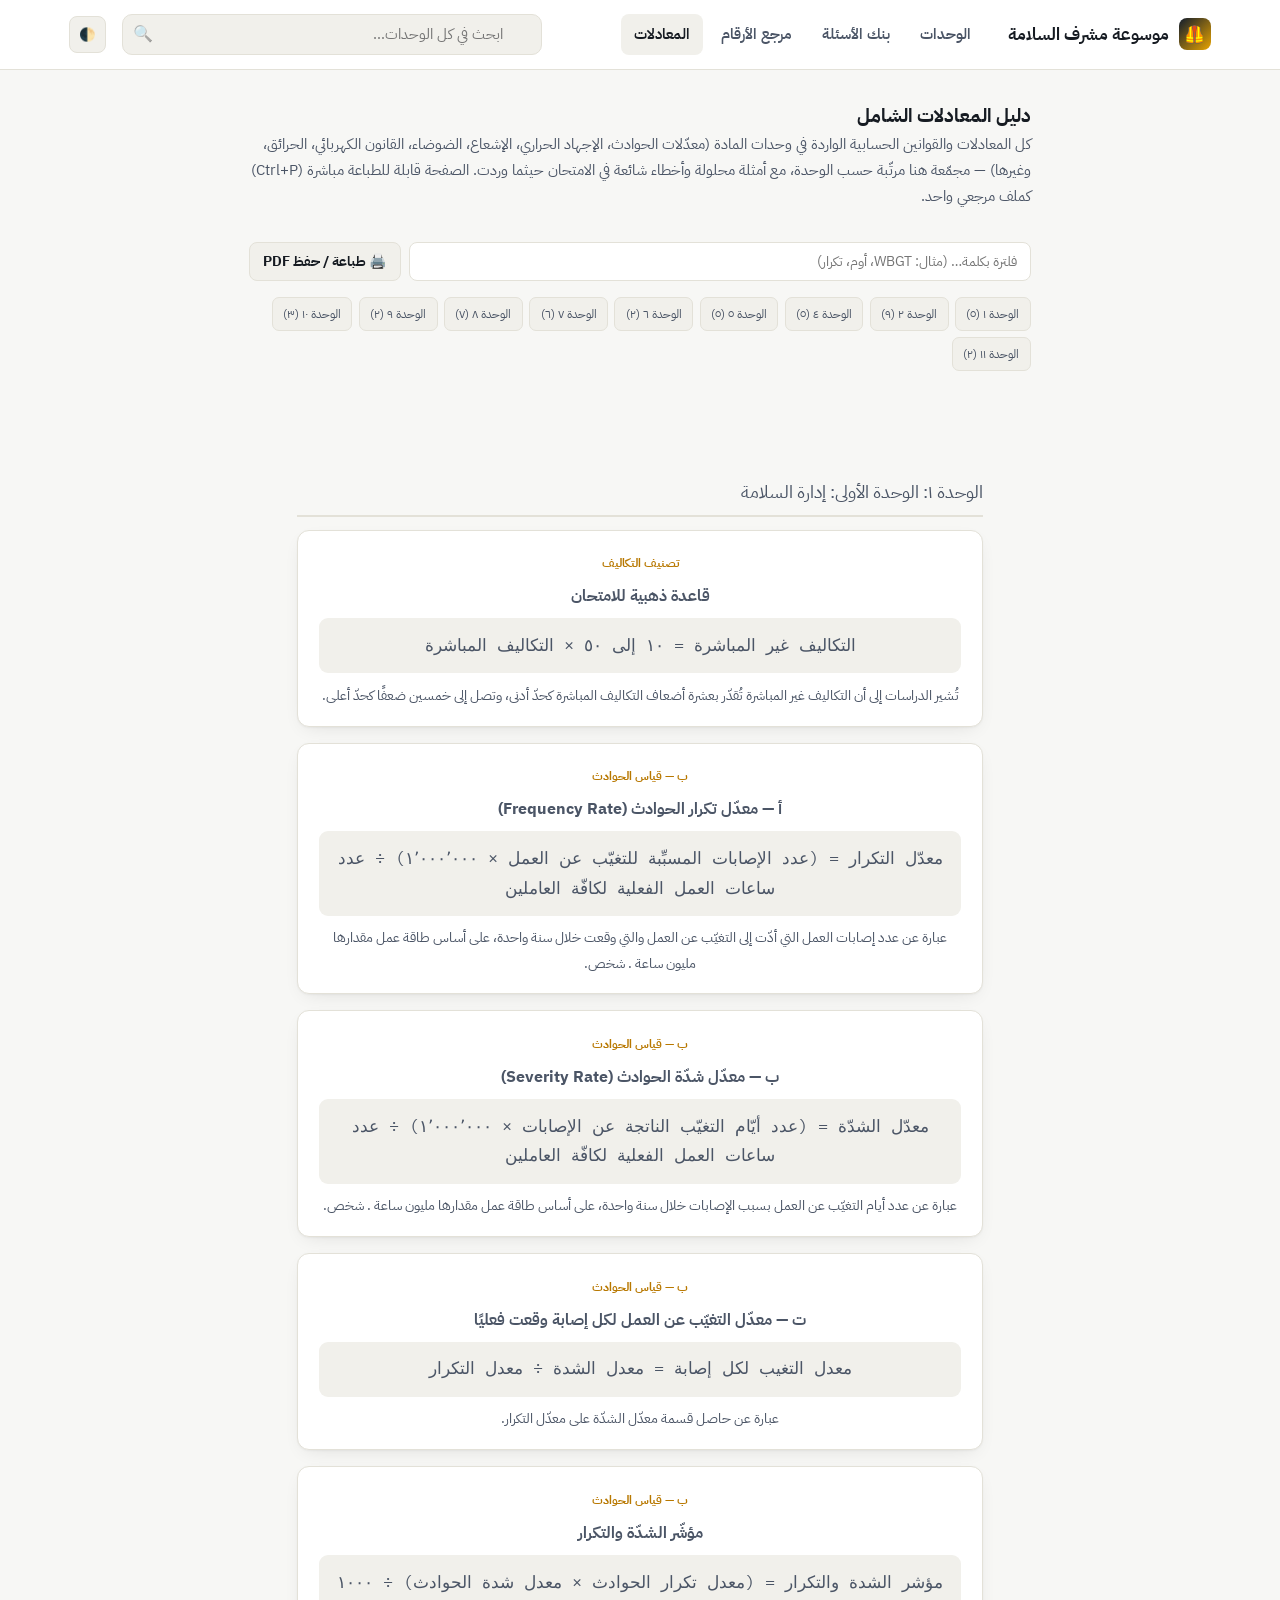
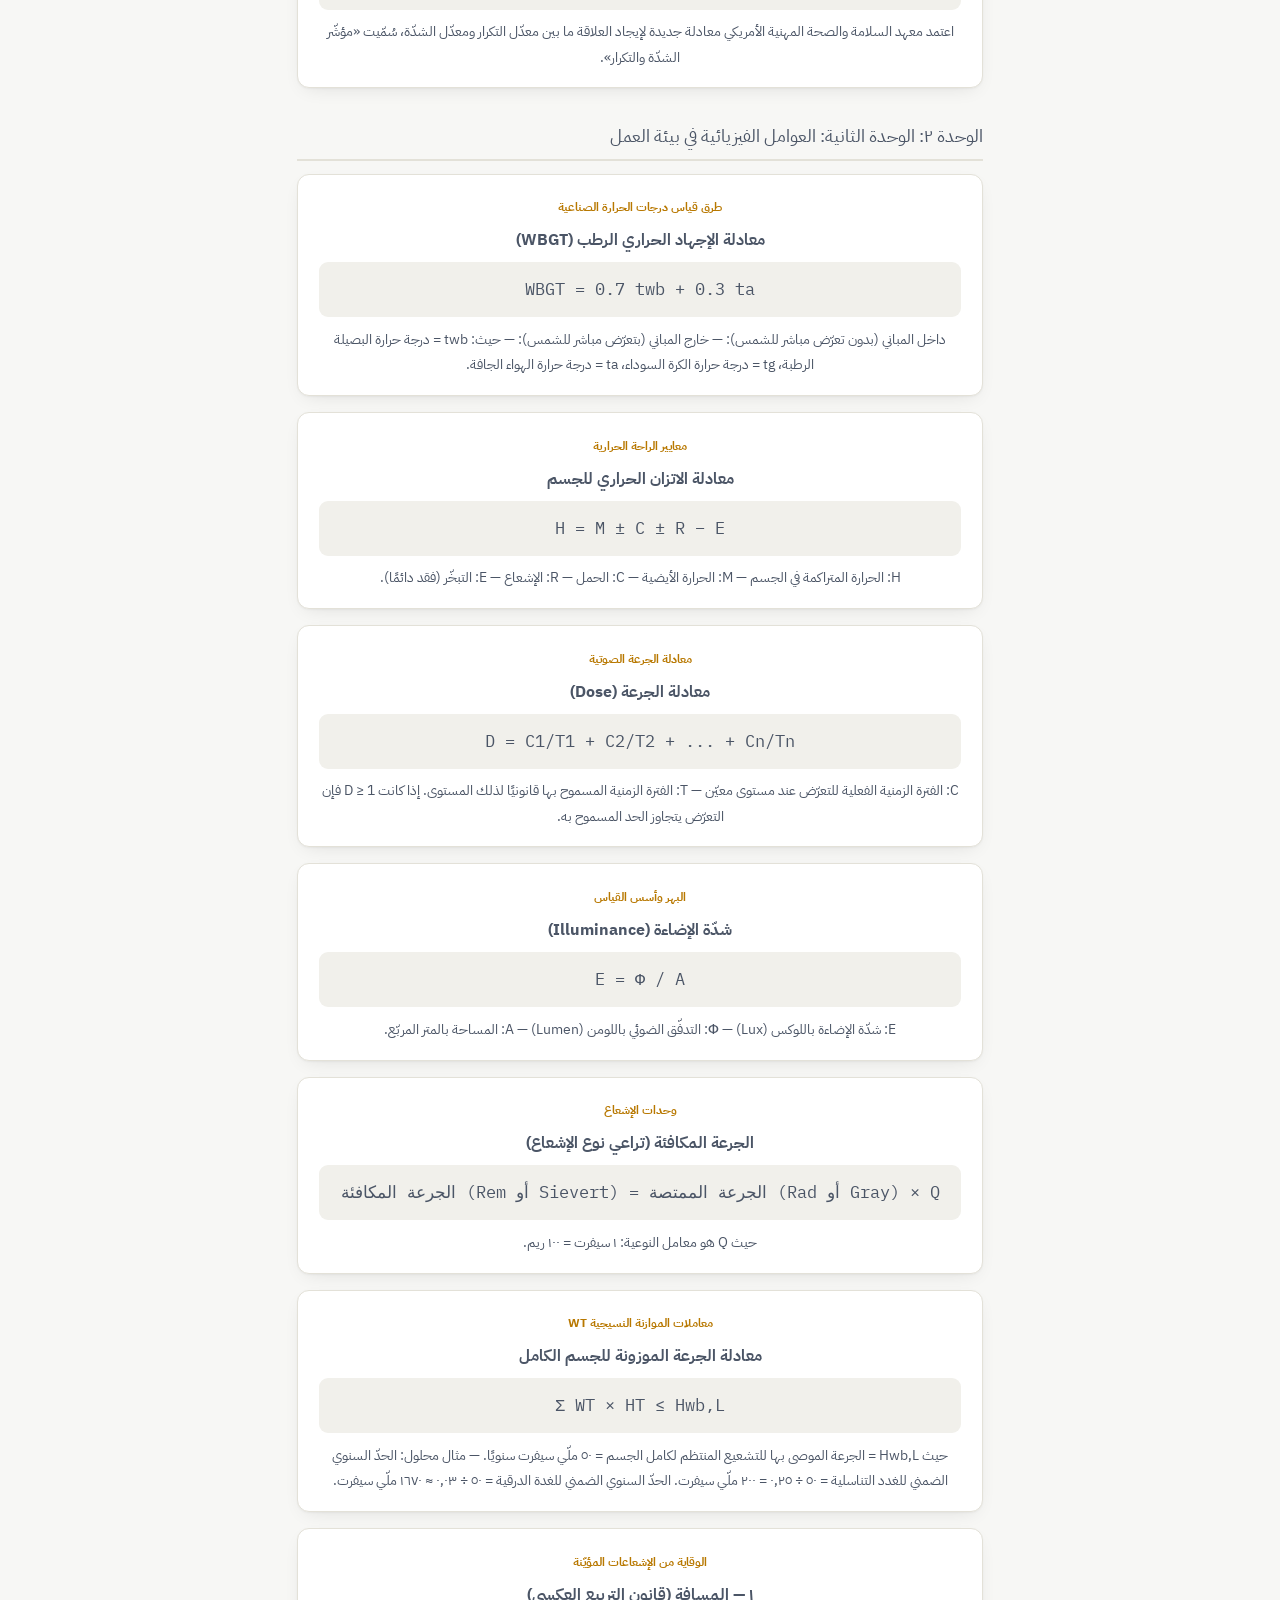
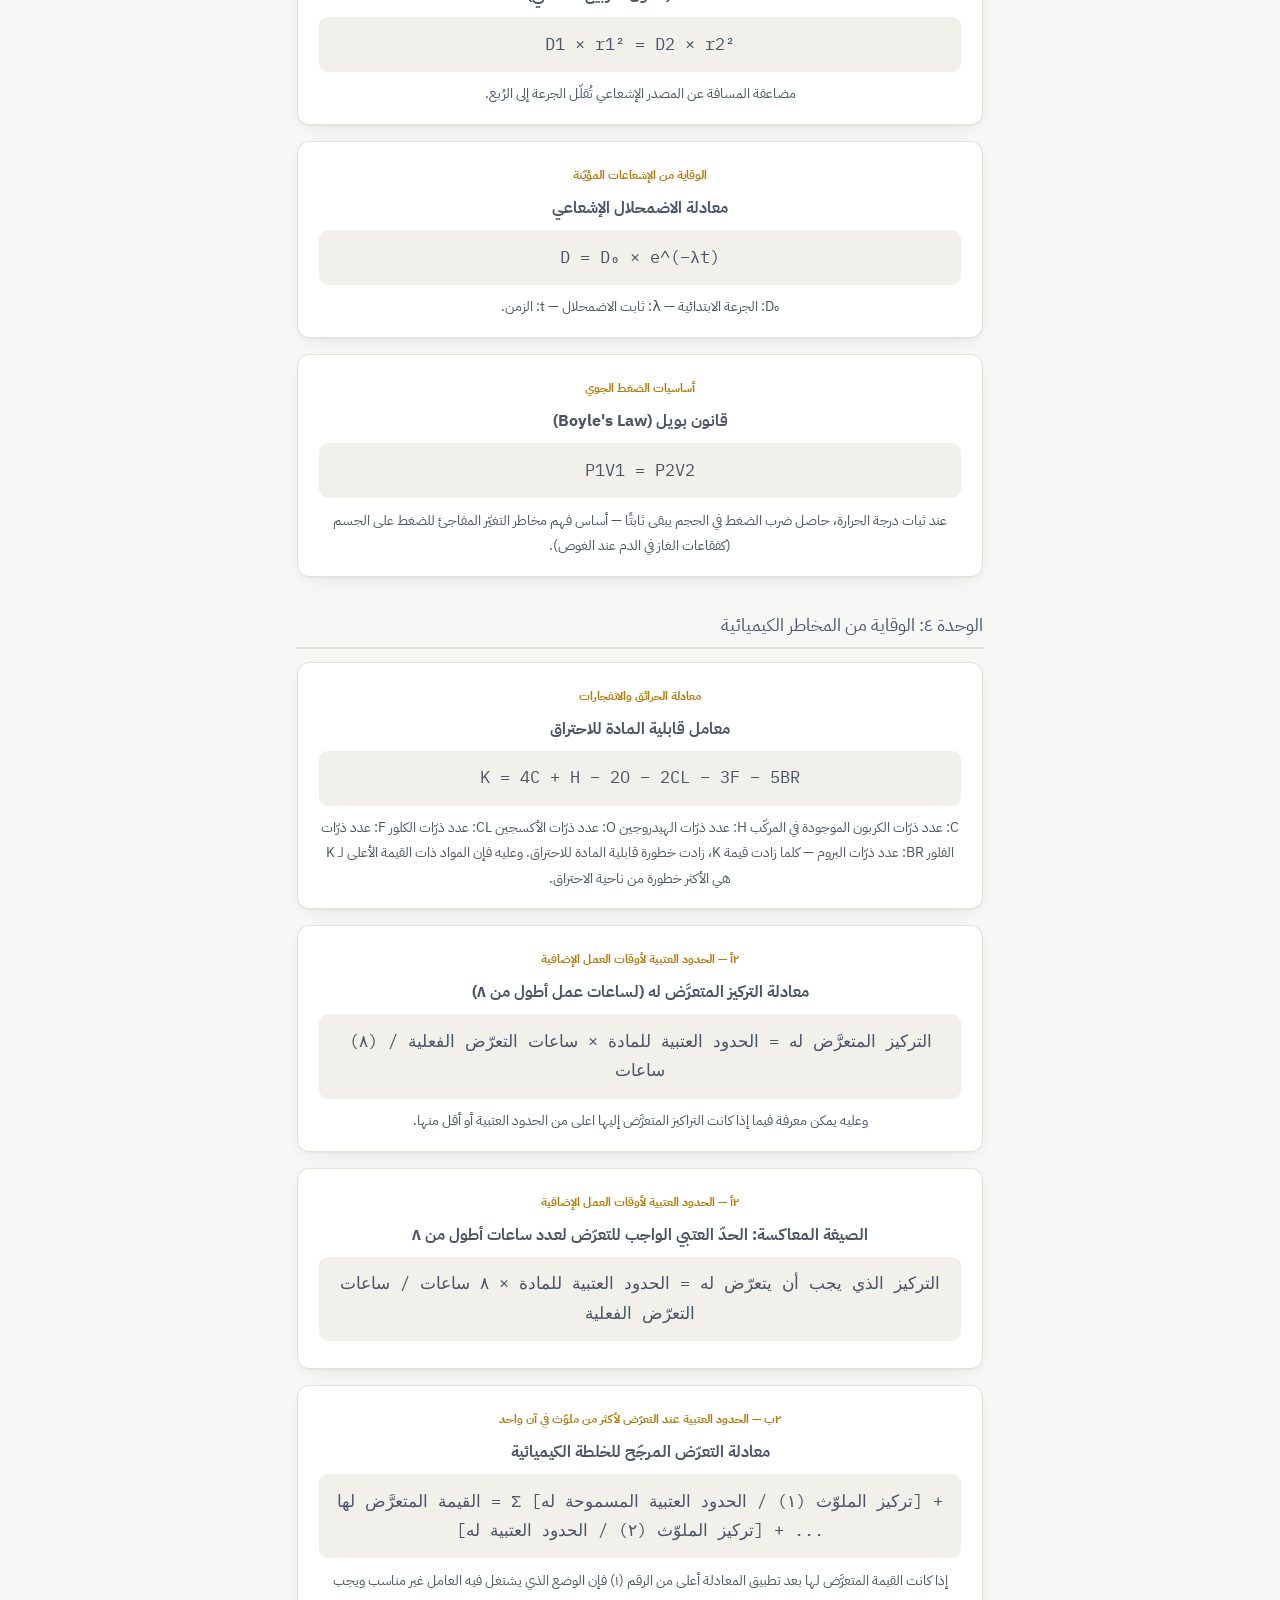
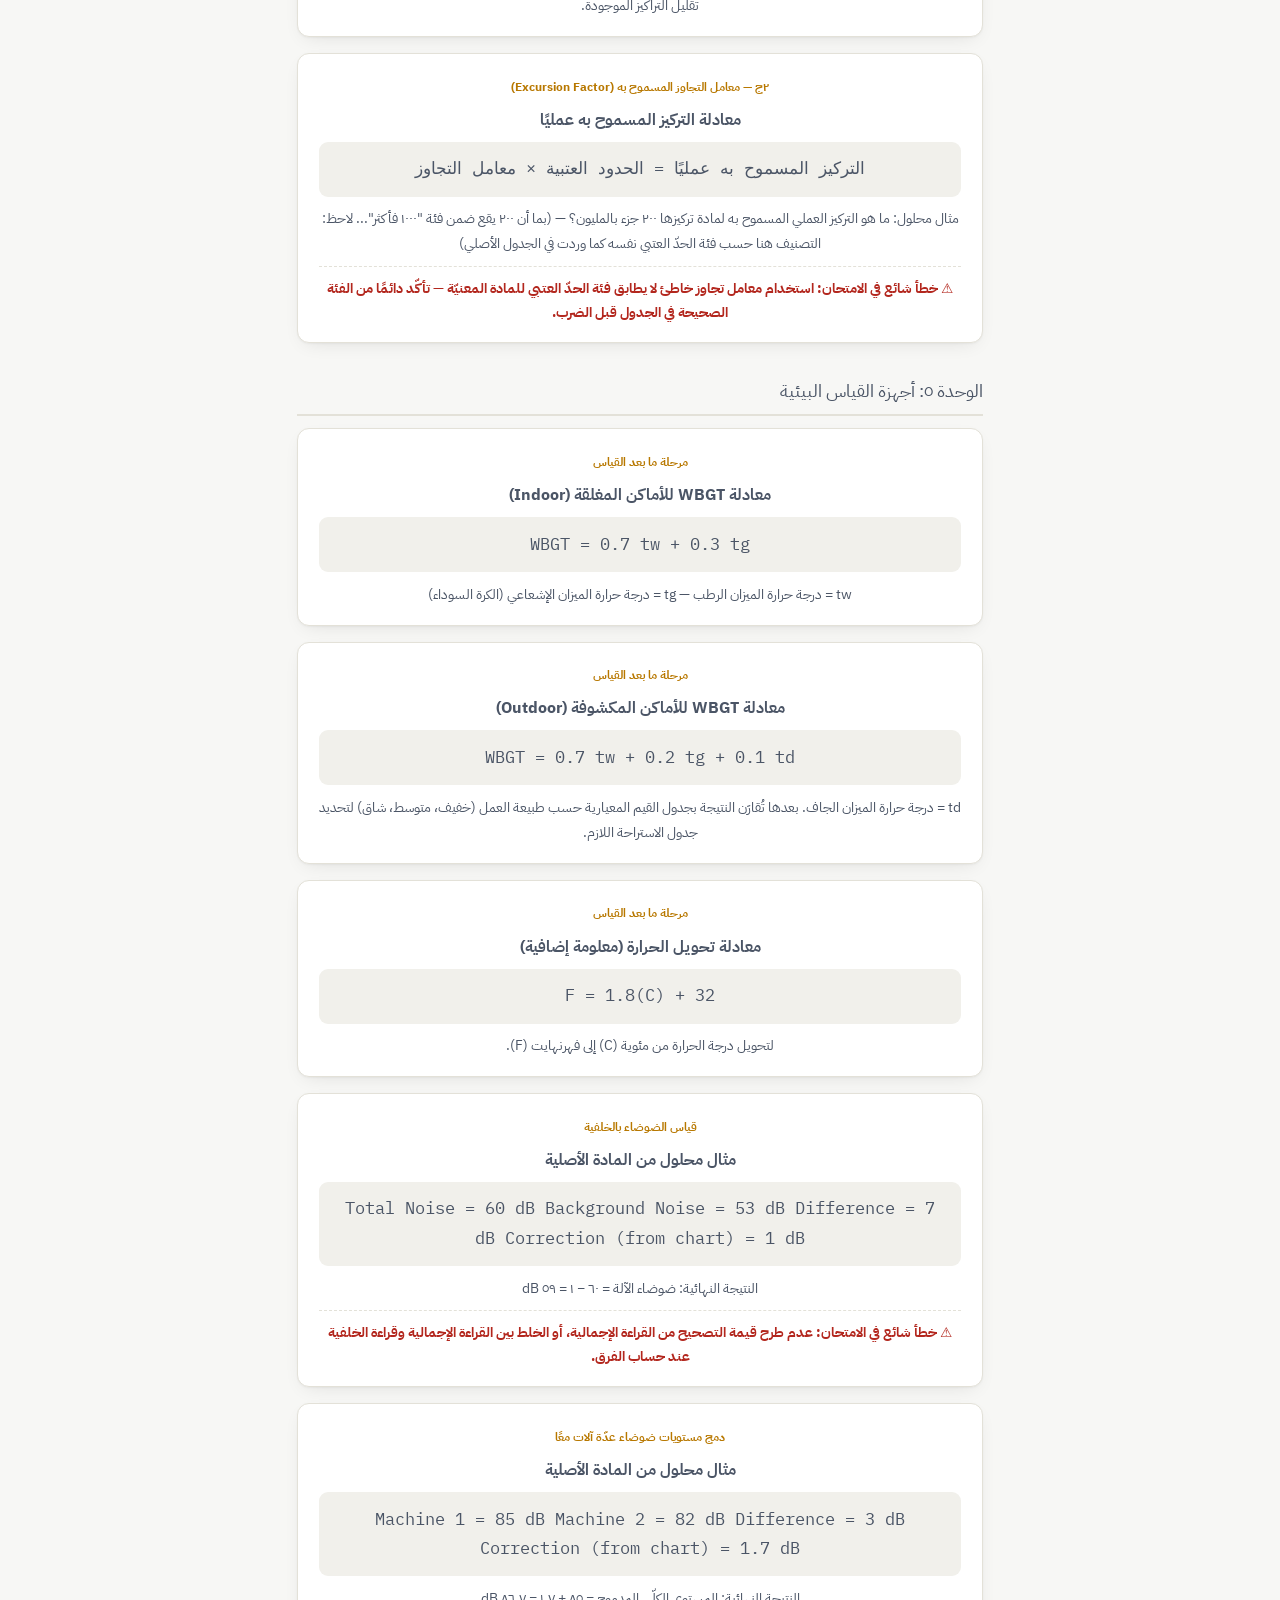
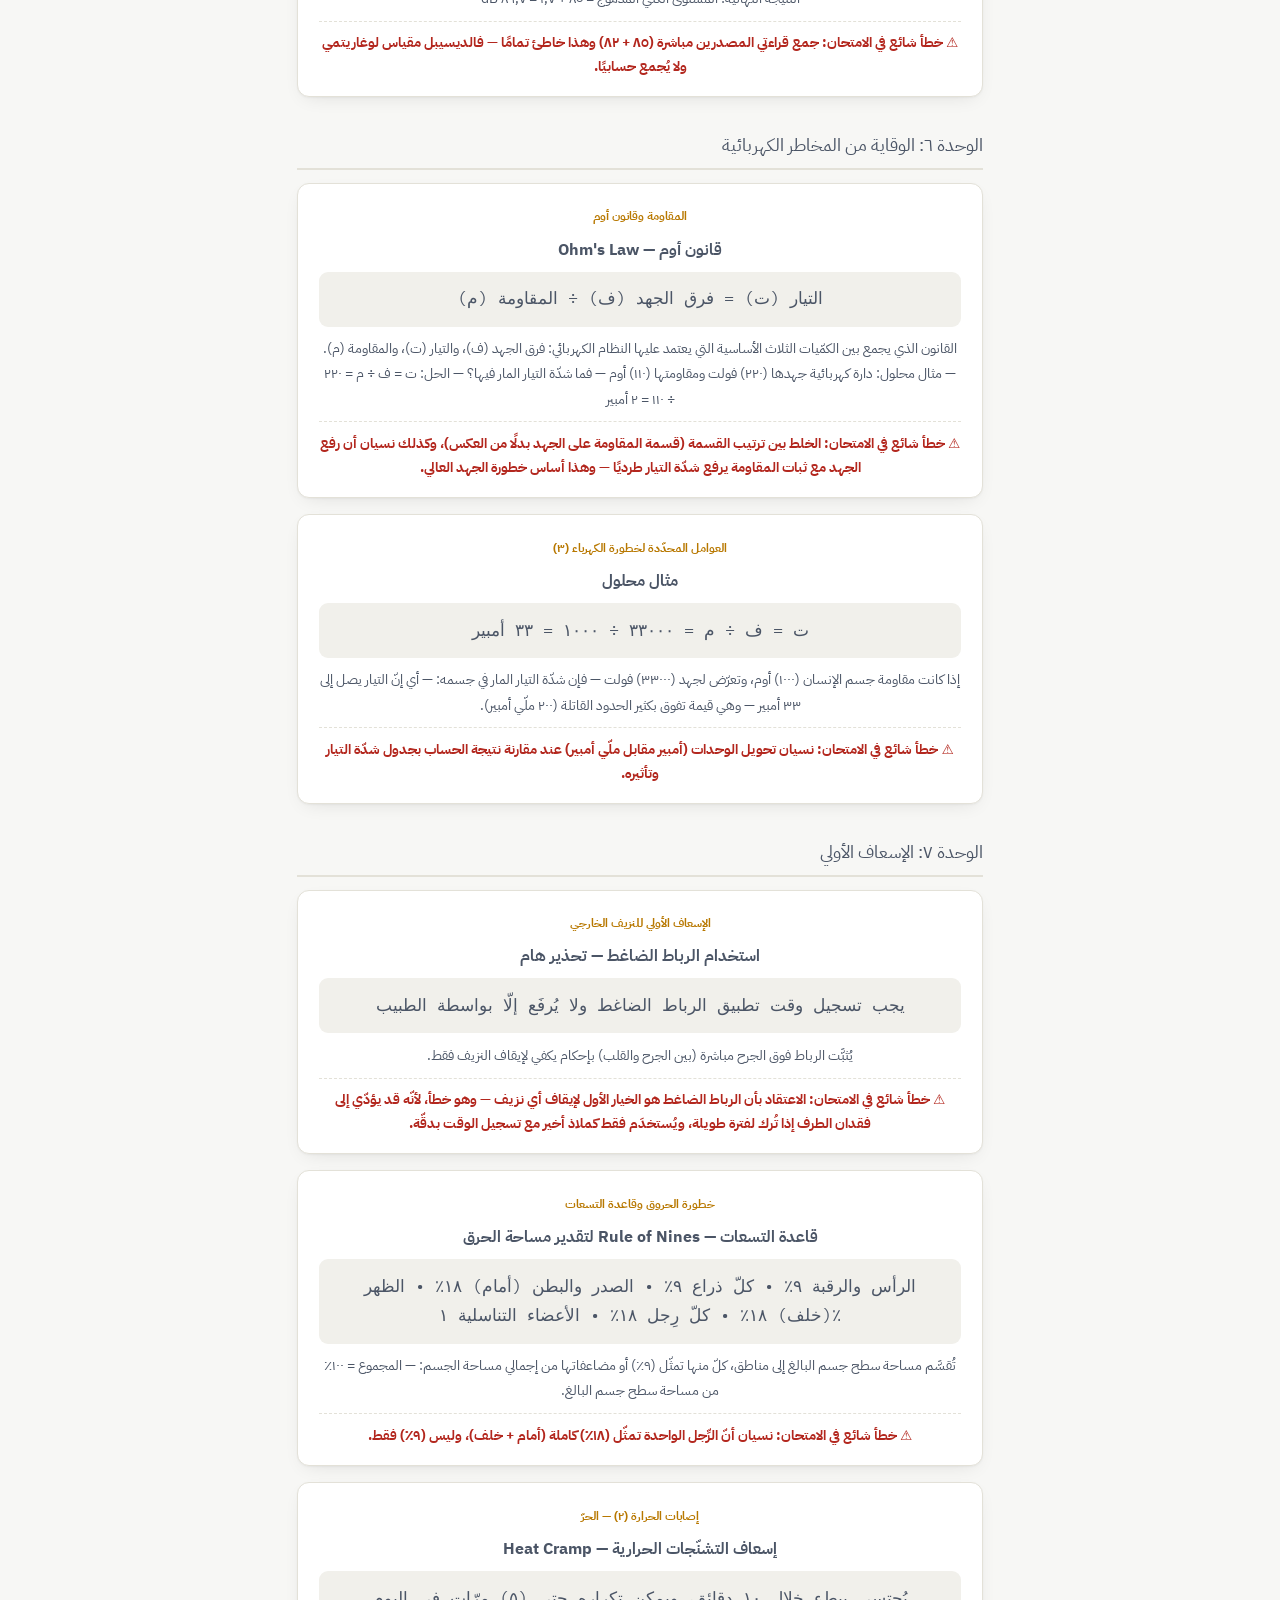
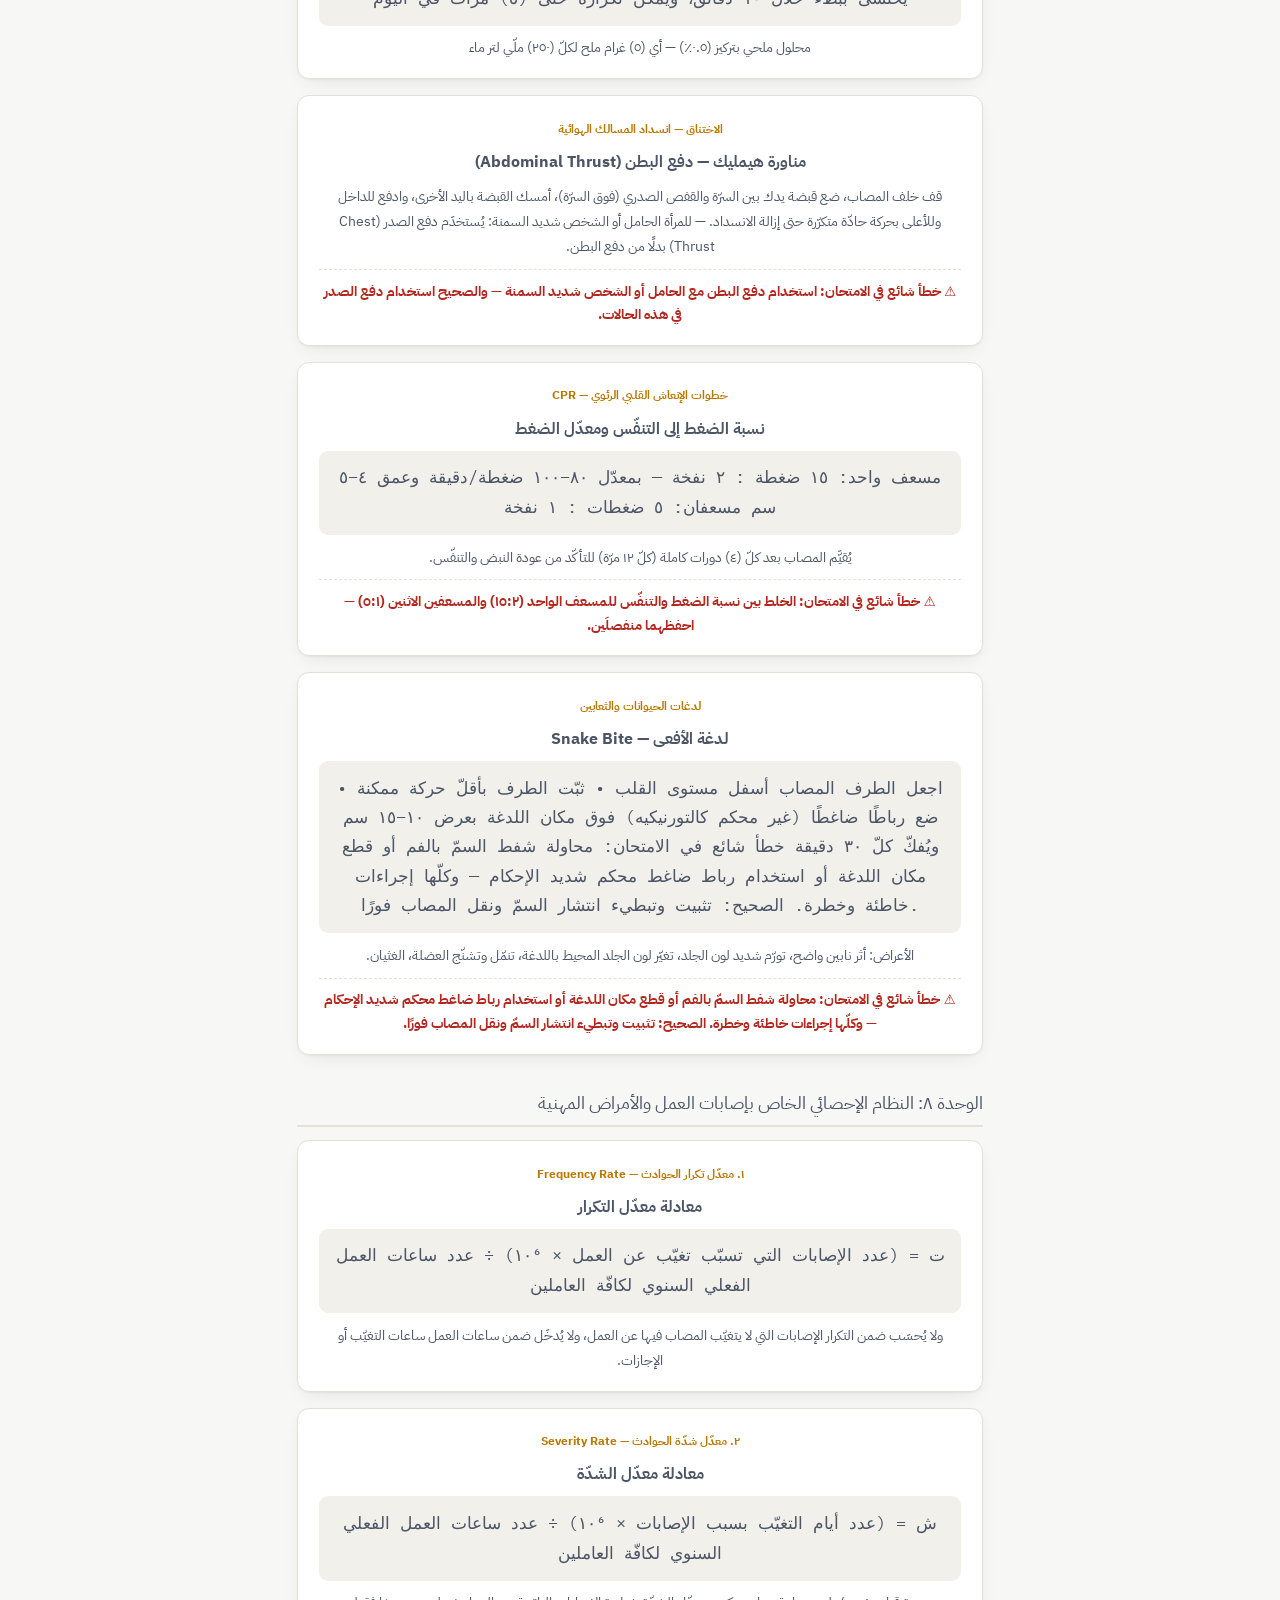
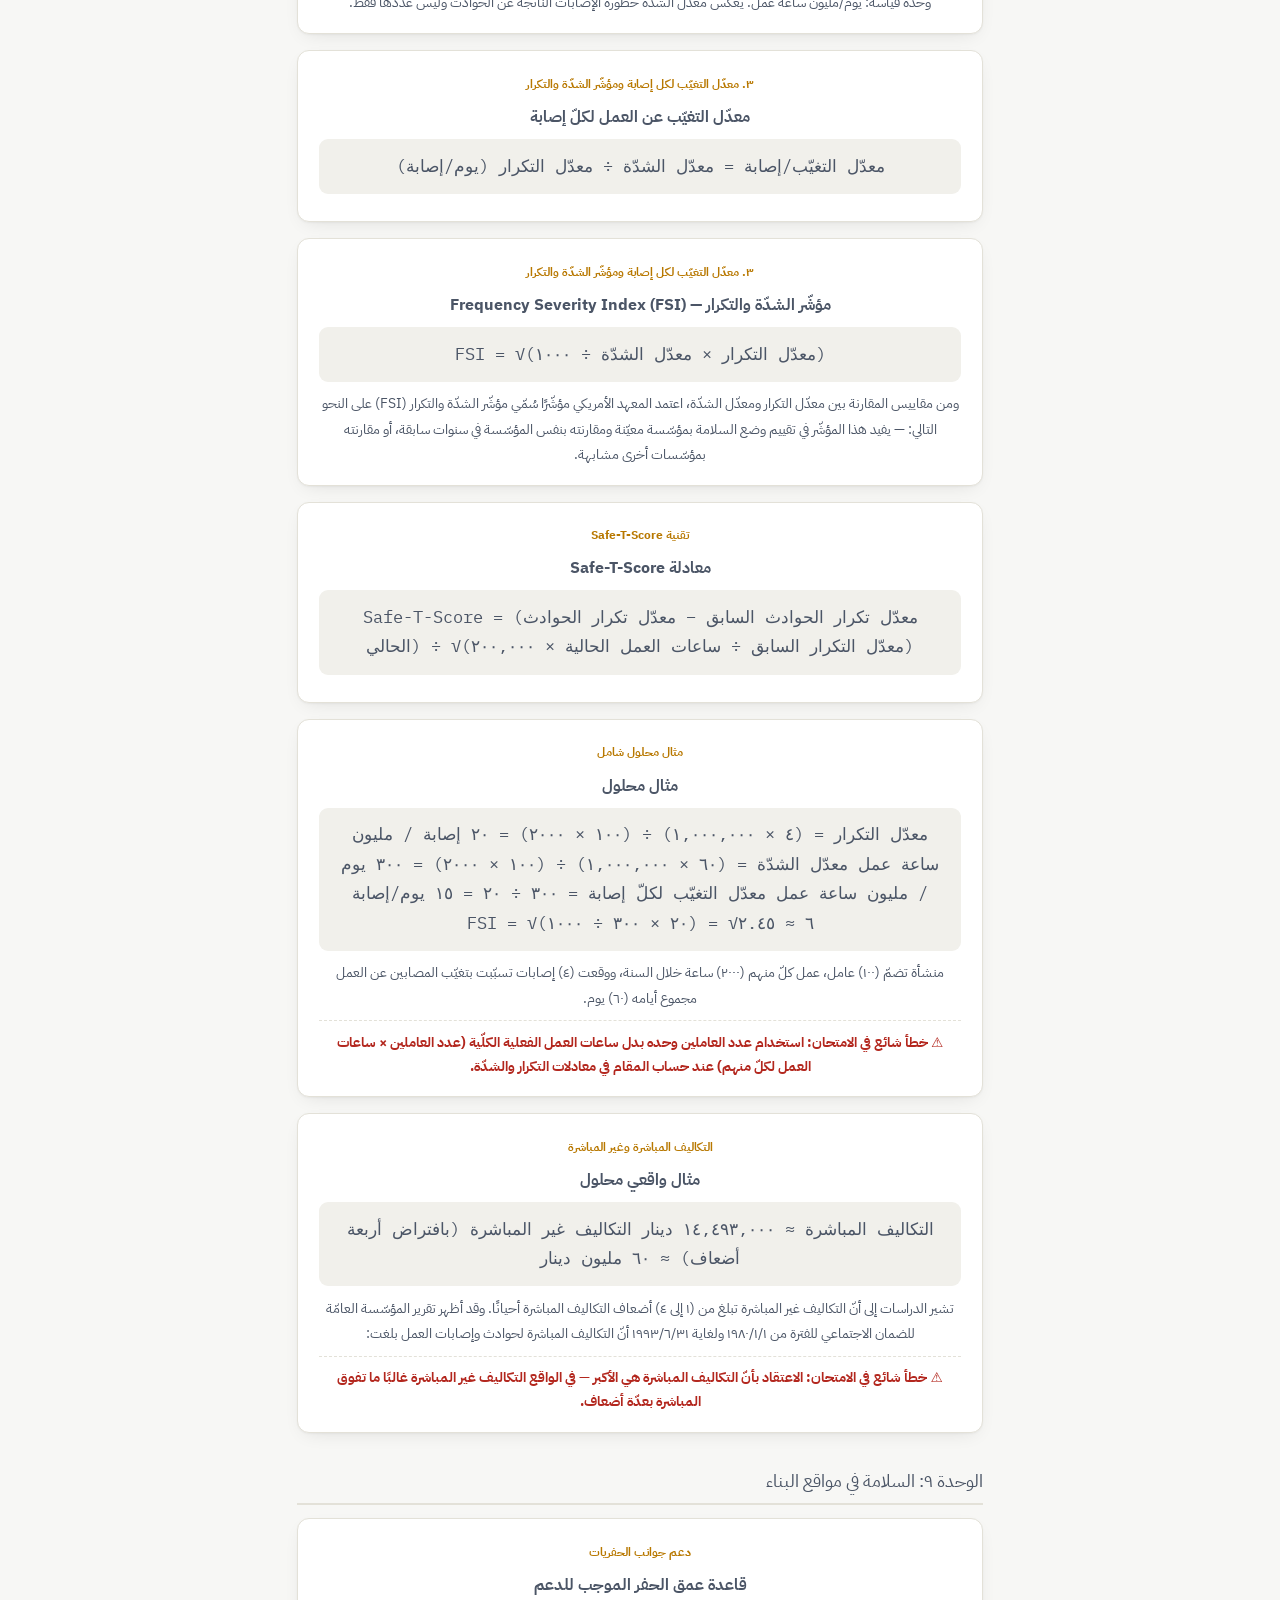
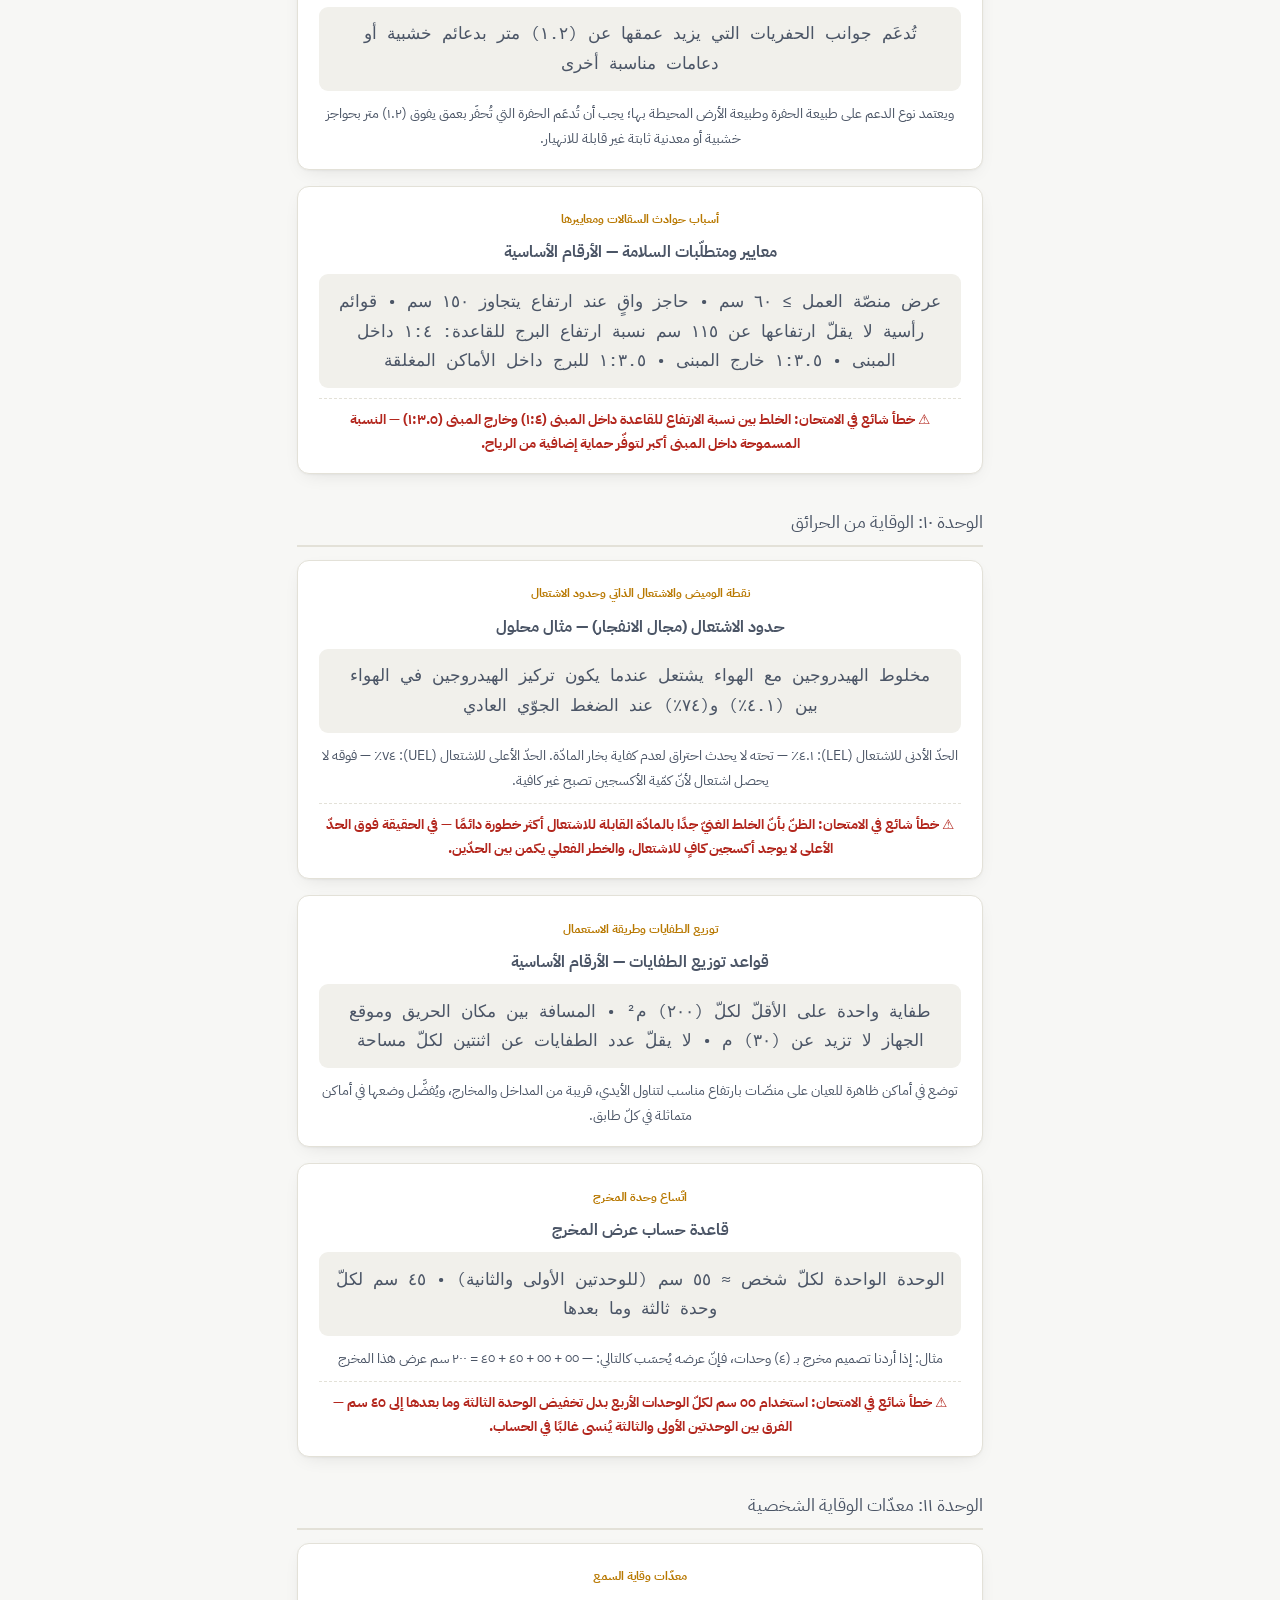
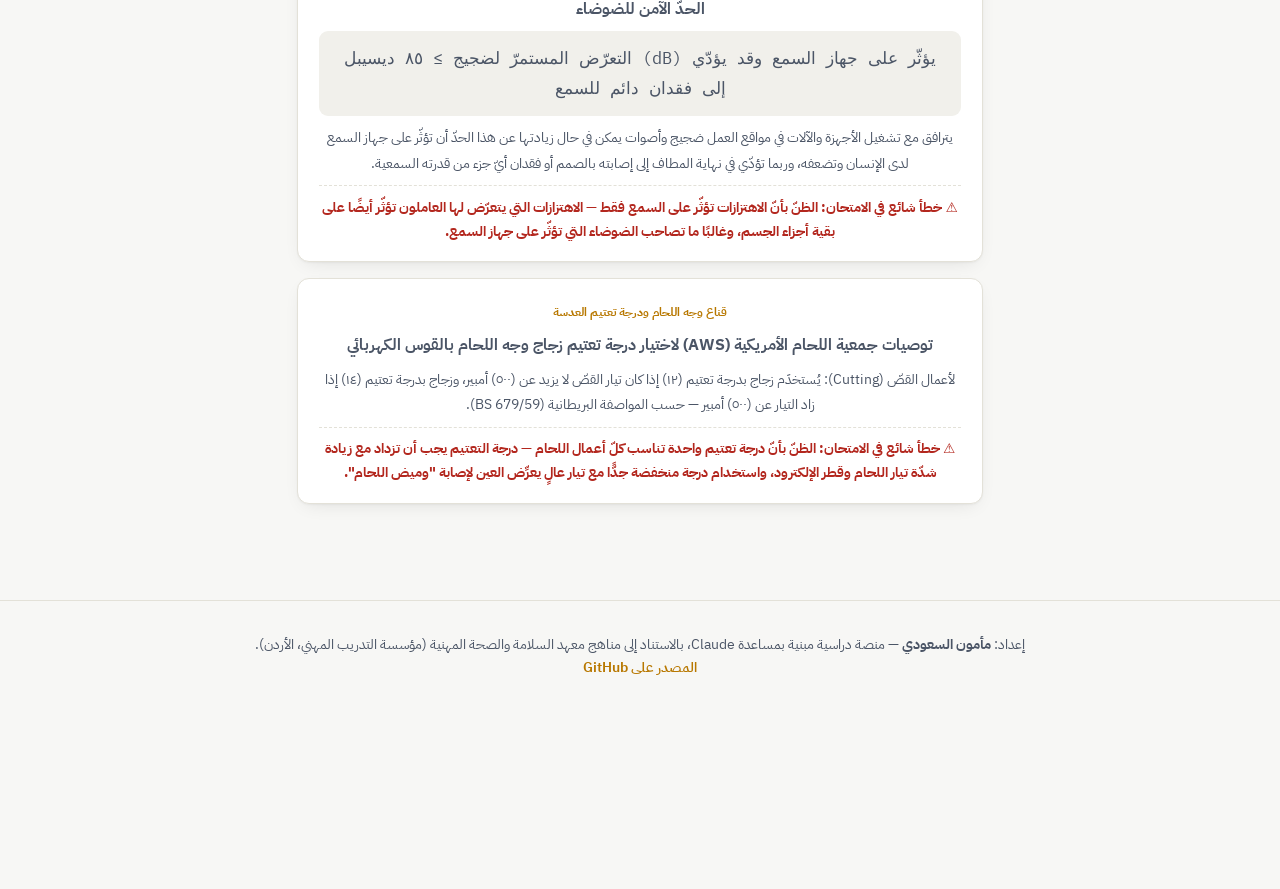
==== equations.html @ f48eeb3b "Add consolidated equations reference page - scripts/build_equations.py extracts all formula-box entr" ====
<!DOCTYPE html>
<html lang="ar" dir="rtl">
<head>
<meta charset="UTF-8">
<meta name="viewport" content="width=device-width, initial-scale=1">
<title>دليل المعادلات — موسوعة مشرف السلامة</title>
<meta name="description" content="كل المعادلات والقوانين الحسابية الواردة في مادة مشرف السلامة والصحة المهنية، مجمّعة في صفحة واحدة قابلة للبحث والطباعة.">
<link rel="preconnect" href="https://fonts.googleapis.com">
<link rel="preconnect" href="https://fonts.gstatic.com" crossorigin>
<link href="https://fonts.googleapis.com/css2?family=IBM+Plex+Sans+Arabic:wght@400;500;600;700;800&family=IBM+Plex+Mono:wght@500&display=swap" rel="stylesheet">
<link rel="stylesheet" href="assets/style.css">
<style>
  .eq-card{background:var(--surface); border:1px solid var(--line); border-radius:var(--radius); padding:1.1rem 1.3rem; margin-bottom:1rem; box-shadow:var(--shadow);}
  .eq-unit-tag{display:inline-flex; align-items:center; gap:.4rem; font-size:.72rem; font-weight:700; color:var(--brand-2-deep); margin-bottom:.5rem;}
  .eq-name{font-weight:700; font-size:1rem; margin-bottom:.5rem;}
  .eq-formula{font-family:'IBM Plex Mono',monospace; font-size:1.05rem; text-align:center; padding:.8rem 1rem; background:var(--surface-2); border-radius:9px; margin-bottom:.6rem; direction:ltr; unicode-bidi:plate; overflow-x:auto;}
  .eq-formula:lang(ar){direction:rtl;}
  .eq-desc{font-size:.9rem; color:var(--ink-soft); margin-bottom:0;}
  .eq-note{margin-top:.6rem; padding-top:.6rem; border-top:1px dashed var(--line); font-size:.85rem; color:var(--bad);}
  .eq-note b{color:var(--bad);}
  .unit-heading{margin:2rem 0 .8rem; padding-bottom:.4rem; border-bottom:2px solid var(--line); font-size:1.15rem; display:flex; align-items:center; gap:.6rem;}
  .unit-heading .dot{width:10px; height:10px; border-radius:50%;}
  .jump-nav{display:flex; gap:.4rem; flex-wrap:wrap; margin:1rem 0 1.6rem;}
  .jump-nav a{font-size:.78rem; padding:.3rem .65rem; border-radius:7px; background:var(--surface-2); border:1px solid var(--line); text-decoration:none; color:var(--ink-soft); font-variant-numeric:tabular-nums;}
  .jump-nav a:hover{color:var(--ink); border-color:var(--brand-2);}
  @media print{ .jump-nav, .search-wrap{display:none !important;} }
</style>
</head>
<body>

<header class="site">
  <div class="header-row">
    <a class="brand" href="index.html"><span class="logo">🦺</span><span>موسوعة مشرف السلامة</span></a>
    <button class="hamburger" id="hamburger" aria-label="القائمة">☰</button>
    <nav class="top" id="topNav">
      <a href="index.html">الوحدات</a>
      <a href="quiz.html">بنك الأسئلة</a>
      <a href="numbers.html">مرجع الأرقام</a>
      <a href="equations.html" class="active">المعادلات</a>
    </nav>
    <div class="search-wrap">
      <input id="globalSearch" type="text" placeholder="ابحث في كل الوحدات…" autocomplete="off">
      <span class="search-icon">🔍</span>
      <div class="search-results" id="searchResults"></div>
    </div>
    <button class="theme-btn" id="themeToggle" title="تبديل الوضع الليلي/النهاري">🌓</button>
  </div>
</header>

<main class="wrap" style="max-width:820px;">
  <section class="section-h" style="padding-top:1.8rem;">
    <h2>دليل المعادلات الشامل</h2>
    <p style="color:var(--ink-soft); font-size:.92rem;">كل المعادلات والقوانين الحسابية الواردة في وحدات المادة (معدّلات الحوادث، الإجهاد الحراري، الإشعاع، الضوضاء، القانون الكهربائي، الحرائق، وغيرها) — مجمّعة هنا مرتّبة حسب الوحدة، مع أمثلة محلولة وأخطاء شائعة في الامتحان حيثما وردت. الصفحة قابلة للطباعة مباشرة (Ctrl+P) كملف مرجعي واحد.</p>
  </section>

  <div class="filters">
    <input type="text" id="eqSearch" placeholder="فلترة بكلمة… (مثال: WBGT، أوم، تكرار)" style="flex:1; min-width:220px;">
    <button class="btn secondary" id="btnPrint">🖨️ طباعة / حفظ PDF</button>
  </div>

  <div class="jump-nav" id="jumpNav"></div>

  <div id="eqRoot" class="loading">جاري التحميل…</div>
</main>

<footer class="site">
  <div class="wrap">
    إعداد: <strong>مأمون السعودي</strong> — منصة دراسية مبنية بمساعدة Claude، بالاستناد إلى مناهج معهد السلامة والصحة المهنية (مؤسسة التدريب المهني، الأردن).<br>
    <a href="https://github.com/mam87/osh-supervisor-study" target="_blank" rel="noopener">المصدر على GitHub</a>
  </div>
</footer>

<script src="assets/app.js"></script>
<script>
function toAr(n){ const d=['٠','١','٢','٣','٤','٥','٦','٧','٨','٩']; return String(n).split('').map(c=>/[0-9]/.test(c)?d[+c]:c).join(''); }
let ALL_EQ = [];

(async function(){
  ALL_EQ = await loadJSON('equations.json');
  render(ALL_EQ);
})();

function groupByUnit(list){
  const map = new Map();
  for(const e of list){
    if(!map.has(e.unit)) map.set(e.unit, []);
    map.get(e.unit).push(e);
  }
  return [...map.entries()].sort((a,b) => a[0]-b[0]);
}

function render(list){
  const root = document.getElementById('eqRoot');
  const jump = document.getElementById('jumpNav');
  if(list.length === 0){
    root.innerHTML = '<div class="empty-state">لا توجد نتائج مطابقة.</div>';
    jump.innerHTML = '';
    return;
  }
  const groups = groupByUnit(list);
  jump.innerHTML = groups.map(([u, items]) => `<a href="#u${u}">الوحدة ${toAr(u)} (${toAr(items.length)})</a>`).join('');
  root.innerHTML = groups.map(([u, items]) => `
    <div id="u${u}">
      <div class="unit-heading"><a href="unit.html?u=${u}" style="text-decoration:none; color:inherit;">الوحدة ${toAr(u)}: ${escapeHtml(items[0].unitTitle)}</a></div>
      ${items.map(e => `
        <div class="eq-card">
          <div class="eq-unit-tag">${escapeHtml(e.section || e.topic || '')}</div>
          <div class="eq-name">${escapeHtml(e.name || e.topic)}</div>
          ${e.equation ? `<div class="eq-formula" lang="en">${escapeHtml(e.equation)}</div>` : ''}
          ${e.desc ? `<p class="eq-desc">${escapeHtml(e.desc)}</p>` : ''}
          ${e.note ? `<div class="eq-note"><b>⚠ ${escapeHtml(e.note)}</b></div>` : ''}
        </div>`).join('')}
    </div>`).join('');
}

document.getElementById('eqSearch').addEventListener('input', (ev) => {
  const q = normalizeAr(ev.target.value);
  if(!q){ render(ALL_EQ); return; }
  const filtered = ALL_EQ.filter(e => normalizeAr([e.name, e.equation, e.desc, e.section, e.topic, e.unitTitle].join(' ')).includes(q));
  render(filtered);
});
document.getElementById('btnPrint').addEventListener('click', () => window.print());
</script>
</body>
</html>
---- assets/style.css ----
/* ===== OSH Supervisor Study — shared site stylesheet ===== */
:root{
  --bg:#F7F7F5; --surface:#FFFFFF; --surface-2:#F1F0EB;
  --ink:#161B22; --ink-soft:#4B5566; --line:#E3E1D8;
  --brand:#101B2D; --brand-2:#E8A400; --brand-2-deep:#B87800;
  --good:#1E6E4E; --bad:#B3271E;
  --radius:12px;
  --shadow:0 1px 2px rgba(20,20,10,.04), 0 6px 20px -8px rgba(20,20,10,.12);
  color-scheme: light;
}
:root[data-theme="dark"]{
  --bg:#0F1115; --surface:#171A21; --surface-2:#1D212B;
  --ink:#EDEEF0; --ink-soft:#A9AFBC; --line:#2A2F3A;
  color-scheme: dark;
}
@media (prefers-color-scheme: dark){
  :root:not([data-theme="light"]){
    --bg:#0F1115; --surface:#171A21; --surface-2:#1D212B;
    --ink:#EDEEF0; --ink-soft:#A9AFBC; --line:#2A2F3A;
    color-scheme: dark;
  }
}
*{box-sizing:border-box;}
html{scroll-behavior:smooth;}
body{
  margin:0; background:var(--bg); color:var(--ink);
  font-family:'IBM Plex Sans Arabic', system-ui, -apple-system, sans-serif;
  line-height:1.75; -webkit-font-smoothing:antialiased;
}
a{color:inherit;}
img{max-width:100%;}
.wrap{max-width:1180px; margin:0 auto; padding:0 1.2rem;}

/* ---------- Header ---------- */
header.site{
  position:sticky; top:0; z-index:50; background:rgba(var(--surface-rgb,255,255,255),.9);
  background:var(--surface); border-bottom:1px solid var(--line);
  backdrop-filter:blur(8px);
}
.header-row{display:flex; align-items:center; gap:1rem; padding:.85rem 1.2rem; max-width:1180px; margin:0 auto;}
.brand{display:flex; align-items:center; gap:.6rem; font-weight:700; font-size:1.05rem; white-space:nowrap; text-decoration:none; color:var(--ink);}
.brand .logo{width:2rem; height:2rem; border-radius:8px; background:linear-gradient(135deg,var(--brand),var(--brand-2)); display:flex; align-items:center; justify-content:center; color:#fff; font-size:1.05rem; flex-shrink:0;}
nav.top{display:flex; gap:.3rem; margin-inline-start:.5rem;}
nav.top a{padding:.5rem .8rem; border-radius:8px; font-size:.92rem; font-weight:600; color:var(--ink-soft); text-decoration:none; white-space:nowrap;}
nav.top a:hover, nav.top a.active{background:var(--surface-2); color:var(--ink);}
.search-wrap{flex:1; position:relative; max-width:420px; margin-inline-start:auto;}
.search-wrap input{
  width:100%; padding:.55rem 2.4rem .55rem .9rem; border-radius:10px; border:1px solid var(--line);
  background:var(--surface-2); color:var(--ink); font-family:inherit; font-size:.92rem;
}
.search-wrap input:focus{outline:2px solid var(--brand-2); outline-offset:1px;}
.search-icon{position:absolute; inset-inline-end:.7rem; top:50%; transform:translateY(-50%); opacity:.5; pointer-events:none;}
.theme-btn{background:var(--surface-2); border:1px solid var(--line); border-radius:8px; width:2.3rem; height:2.3rem; display:flex; align-items:center; justify-content:center; cursor:pointer; color:var(--ink); flex-shrink:0;}
.hamburger{display:none; background:none; border:none; cursor:pointer; color:var(--ink); padding:.4rem;}

.search-results{position:absolute; top:calc(100% + .5rem); inset-inline:0; background:var(--surface); border:1px solid var(--line); border-radius:12px; box-shadow:var(--shadow); max-height:70vh; overflow:auto; z-index:60; display:none;}
.search-results.open{display:block;}
.search-results .sr-item{display:block; padding:.7rem .9rem; border-bottom:1px solid var(--line); text-decoration:none; color:var(--ink);}
.search-results .sr-item:last-child{border-bottom:none;}
.search-results .sr-item:hover{background:var(--surface-2);}
.sr-unit{font-size:.72rem; color:var(--brand-2-deep); font-weight:700; margin-bottom:.15rem;}
.sr-title{font-weight:600; font-size:.95rem; margin-bottom:.2rem;}
.sr-snippet{font-size:.82rem; color:var(--ink-soft);}
.sr-empty, .sr-hint{padding:1rem; color:var(--ink-soft); font-size:.88rem;}
mark{background:var(--brand-2); color:#161B22; padding:0 .1em; border-radius:2px;}

/* ---------- Hero / Home ---------- */
.hero{padding:2.6rem 0 1.6rem; text-align:center;}
.hero h1{font-size:1.9rem; margin:0 0 .5rem; font-weight:800;}
.hero p{color:var(--ink-soft); max-width:640px; margin:0 auto; font-size:1.02rem;}
.stats-strip{display:flex; gap:.8rem; justify-content:center; flex-wrap:wrap; margin-top:1.4rem;}
.stat-chip{background:var(--surface); border:1px solid var(--line); border-radius:999px; padding:.5rem 1.1rem; font-size:.85rem; color:var(--ink-soft); box-shadow:var(--shadow);}
.stat-chip b{color:var(--ink); font-family:'IBM Plex Mono',monospace;}

.tools-row{display:flex; gap:.9rem; flex-wrap:wrap; justify-content:center; margin:1.6rem 0 2.2rem;}
.tool-card{display:flex; align-items:center; gap:.7rem; background:var(--surface); border:1px solid var(--line); border-radius:var(--radius); padding:.9rem 1.2rem; text-decoration:none; color:var(--ink); box-shadow:var(--shadow); min-width:200px;}
.tool-card .ic{width:2.6rem; height:2.6rem; border-radius:10px; background:var(--brand); color:#fff; display:flex; align-items:center; justify-content:center; flex-shrink:0;}
.tool-card .tt{font-weight:700; font-size:.98rem;}
.tool-card .ds{font-size:.8rem; color:var(--ink-soft);}

.grid{display:grid; grid-template-columns:repeat(auto-fill, minmax(270px,1fr)); gap:1rem; padding:0 0 3rem;}
.ucard{
  display:flex; flex-direction:column; gap:.6rem; background:var(--surface); border:1px solid var(--line);
  border-radius:var(--radius); padding:1.1rem 1.2rem; text-decoration:none; color:var(--ink); box-shadow:var(--shadow);
  position:relative; overflow:hidden; transition:transform .15s ease;
}
.ucard:hover{transform:translateY(-2px);}
.ucard::before{content:""; position:absolute; inset-inline-start:0; top:0; bottom:0; width:5px; background:var(--uc-color,var(--brand-2));}
.ucard .un{font-size:.72rem; color:var(--ink-soft); font-weight:700;}
.ucard .ut{font-weight:700; font-size:1.02rem; line-height:1.4;}
.ucard .ud{font-size:.85rem; color:var(--ink-soft); line-height:1.6; display:-webkit-box; -webkit-line-clamp:3; -webkit-box-orient:vertical; overflow:hidden;}
.ucard .um{display:flex; justify-content:space-between; font-size:.75rem; color:var(--ink-soft); margin-top:.2rem; font-variant-numeric:tabular-nums;}
.ucard .uicon{width:2.4rem; height:2.4rem; border-radius:9px; display:flex; align-items:center; justify-content:center; background:var(--uc-color,var(--brand-2)); color:#fff;}

section.section-h{padding:1.4rem 0 .4rem;}
section.section-h h2{font-size:1.2rem; margin:0;}

/* ---------- Unit page ---------- */
.unit-layout{display:grid; grid-template-columns:260px 1fr; gap:1.6rem; padding:1.4rem 0 4rem; align-items:start;}
@media (max-width:900px){ .unit-layout{grid-template-columns:1fr;} }

.unit-hero{border-radius:16px; padding:1.6rem 1.7rem; color:#fff; background:var(--uc-navy,#101B2D); margin-bottom:0;}
.unit-hero .un{font-size:.8rem; opacity:.75; font-weight:700; margin-bottom:.4rem;}
.unit-hero h1{font-size:1.55rem; margin:0 0 .5rem;}
.unit-hero p{opacity:.85; font-size:.95rem; margin:0;}
.unit-hero .um{display:flex; gap:1rem; flex-wrap:wrap; margin-top:.9rem; font-size:.8rem; opacity:.85;}

aside.toc{position:sticky; top:4.6rem; max-height:calc(100vh - 5.6rem); overflow:auto; background:var(--surface); border:1px solid var(--line); border-radius:var(--radius); padding:.8rem; box-shadow:var(--shadow);}
aside.toc h3{font-size:.78rem; text-transform:uppercase; letter-spacing:.03em; color:var(--ink-soft); margin:.3rem .4rem .5rem;}
aside.toc a{display:block; padding:.42rem .55rem; border-radius:7px; font-size:.87rem; text-decoration:none; color:var(--ink-soft);}
aside.toc a:hover{background:var(--surface-2); color:var(--ink);}
aside.toc a.active{background:var(--surface-2); color:var(--ink); font-weight:700;}
aside.toc a.divider-link{color:var(--ink); font-weight:700; margin-top:.4rem;}

.unit-main{display:flex; flex-direction:column; gap:1.1rem;}
.slide-block{background:var(--surface); border:1px solid var(--line); border-radius:var(--radius); padding:1.3rem 1.5rem; scroll-margin-top:4.6rem;}
.slide-block.kind-divider{background:var(--uc-navy,#101B2D); color:#fff; border:none;}
.slide-block.kind-divider .eyebrow2{color:rgba(255,255,255,.7);}
.slide-block .eyebrow2{font-size:.78rem; font-weight:700; color:var(--uc-amber-deep,var(--brand-2-deep)); margin-bottom:.4rem;}
.slide-block h2{font-size:1.28rem; margin:0 0 .8rem;}
.slide-block h1{font-size:1.5rem; margin:0 0 .6rem;}

.card{background:var(--surface-2); border:1px solid var(--line); border-radius:10px; padding:1rem 1.2rem; margin-bottom:.9rem;}
.kind-divider .card{background:rgba(255,255,255,.08); border-color:rgba(255,255,255,.15);}
.card h3{font-size:.98rem; color:var(--uc-amber-deep,var(--brand-2-deep)); margin:0 0 .45rem; font-weight:700;}
p{margin:0 0 .65rem; color:var(--ink-soft);}
.kind-divider p{color:rgba(255,255,255,.85);}
.meta{font-size:.9rem; color:var(--ink-soft); margin-top:1rem; line-height:1.9;}
.small{font-size:.85rem; color:var(--ink-soft);}
ul.list, ol.list{list-style:none; margin:.4rem 0 0; padding:0;}
ul.list li, ol.list li{position:relative; padding-inline-start:1.3rem; margin-bottom:.5rem; color:var(--ink);}
ul.list li::before{content:"–"; position:absolute; inset-inline-start:0; color:var(--uc-amber-deep,var(--brand-2-deep)); font-weight:700;}
ol.list{counter-reset:item;}
ol.list li{counter-increment:item; padding-inline-start:1.9rem;}
ol.list li::before{content:counter(item); position:absolute; inset-inline-start:0; top:.05rem; width:1.3rem; height:1.3rem; border-radius:50%; background:var(--uc-navy,var(--brand)); color:#fff; font-size:.7rem; display:flex; align-items:center; justify-content:center; font-weight:700;}
table{width:100%; border-collapse:collapse; margin:.8rem 0; font-size:.86rem;}
th,td{border:1px solid var(--line); padding:.45rem .55rem; text-align:right; vertical-align:top;}
th{background:var(--uc-navy,var(--brand)); color:#fff; font-weight:600; font-size:.76rem;}
tbody tr:nth-child(even){background:var(--surface-2);}
.num-table td{text-align:center; font-variant-numeric:tabular-nums; font-family:'IBM Plex Mono',monospace;}
.formula-box{background:var(--uc-navy,var(--brand)); color:#fff; border-radius:10px; padding:1rem 1.2rem; margin:.8rem 0;}
.formula-box .fname{color:var(--uc-amber,var(--brand-2)); font-weight:700; font-size:.88rem; margin-bottom:.4rem;}
.formula-box .feq{font-family:'IBM Plex Mono',monospace; font-size:1rem; text-align:center; padding:.7rem; background:rgba(255,255,255,.08); border-radius:8px; margin:.5rem 0;}
.formula-box p{color:rgba(255,255,255,.85);}
.grid2{display:grid; grid-template-columns:1fr 1fr; gap:.7rem;}
@media (max-width:560px){.grid2{grid-template-columns:1fr;}}
.dot-num{display:none;} /* not needed in document flow */

details.q{background:var(--surface-2); border:1px solid var(--line); border-radius:9px; padding:.75rem .95rem; margin-bottom:.65rem;}
details.q summary{cursor:pointer; font-weight:600; font-size:.94rem; list-style:none; display:flex; gap:.45rem; align-items:flex-start;}
details.q summary::-webkit-details-marker{display:none;}
details.q summary::before{content:"▸"; color:var(--uc-amber-deep,var(--brand-2-deep)); flex-shrink:0; transition:transform .15s;}
details.q[open] summary::before{transform:rotate(90deg);}
.qopts{margin-top:.5rem; font-size:.88rem; color:var(--ink-soft);}
.qopts div{padding:.2rem 0;}
.answer{margin-top:.6rem; padding-top:.5rem; border-top:1px dashed var(--line); font-size:.87rem;}
.answer b{color:var(--good);}

.unit-nav{display:flex; justify-content:space-between; gap:.8rem; margin-top:.5rem;}
.unit-nav a{flex:1; display:flex; flex-direction:column; gap:.2rem; padding:.9rem 1.1rem; background:var(--surface); border:1px solid var(--line); border-radius:10px; text-decoration:none; color:var(--ink);}
.unit-nav a:last-child{text-align:end;}
.unit-nav .lbl{font-size:.72rem; color:var(--ink-soft);}
.unit-nav .ttl{font-weight:700; font-size:.9rem;}

/* ---------- Quiz page ---------- */
.filters{display:flex; gap:.5rem; flex-wrap:wrap; margin:1rem 0;}
.filters select, .filters button, .filters input{
  padding:.5rem .8rem; border-radius:8px; border:1px solid var(--line); background:var(--surface); color:var(--ink); font-family:inherit; font-size:.88rem;
}
.btn{background:var(--brand); color:#fff; border:none; border-radius:8px; padding:.6rem 1.1rem; font-weight:700; cursor:pointer; font-family:inherit; font-size:.9rem;}
.btn.secondary{background:var(--surface-2); color:var(--ink); border:1px solid var(--line);}
.quiz-card{background:var(--surface); border:1px solid var(--line); border-radius:var(--radius); padding:1.4rem 1.5rem; box-shadow:var(--shadow);}
.quiz-progress{font-size:.8rem; color:var(--ink-soft); margin-bottom:.6rem; font-variant-numeric:tabular-nums;}
.quiz-unit-tag{font-size:.72rem; color:var(--brand-2-deep); font-weight:700; margin-bottom:.4rem;}
.quiz-q{font-size:1.08rem; font-weight:700; margin-bottom:1rem;}
.quiz-opt{display:block; width:100%; text-align:start; padding:.7rem .9rem; margin-bottom:.55rem; border:1px solid var(--line); border-radius:9px; background:var(--surface-2); color:var(--ink); cursor:pointer; font-family:inherit; font-size:.93rem;}
.quiz-opt:hover{border-color:var(--brand-2);}
.quiz-opt.correct{background:rgba(30,110,78,.15); border-color:var(--good);}
.quiz-opt.wrong{background:rgba(179,39,30,.15); border-color:var(--bad);}
.quiz-explain{margin-top:1rem; padding-top:.9rem; border-top:1px dashed var(--line); font-size:.9rem; color:var(--ink-soft);}
.quiz-footer{display:flex; justify-content:space-between; margin-top:1.2rem;}
.score-badge{font-family:'IBM Plex Mono',monospace; font-weight:700;}

/* ---------- Numbers / reference page ---------- */
.num-toolbar{display:flex; gap:.6rem; flex-wrap:wrap; margin:1rem 0;}
.num-table-wrap{background:var(--surface); border:1px solid var(--line); border-radius:var(--radius); overflow:hidden; box-shadow:var(--shadow);}
.num-table-wrap table{margin:0;}
.num-table-wrap th{position:sticky; top:0;}

footer.site{border-top:1px solid var(--line); padding:2rem 0; text-align:center; color:var(--ink-soft); font-size:.85rem; margin-top:2rem;}
footer.site a{color:var(--brand-2-deep); text-decoration:none; font-weight:600;}

.loading{padding:3rem; text-align:center; color:var(--ink-soft);}
.empty-state{padding:2rem; text-align:center; color:var(--ink-soft);}

@media print{
  header.site, aside.toc, .unit-nav, footer.site{display:none !important;}
  .unit-layout{grid-template-columns:1fr; display:block;}
  .slide-block{break-inside:avoid; box-shadow:none; border:1px solid #ccc;}
}
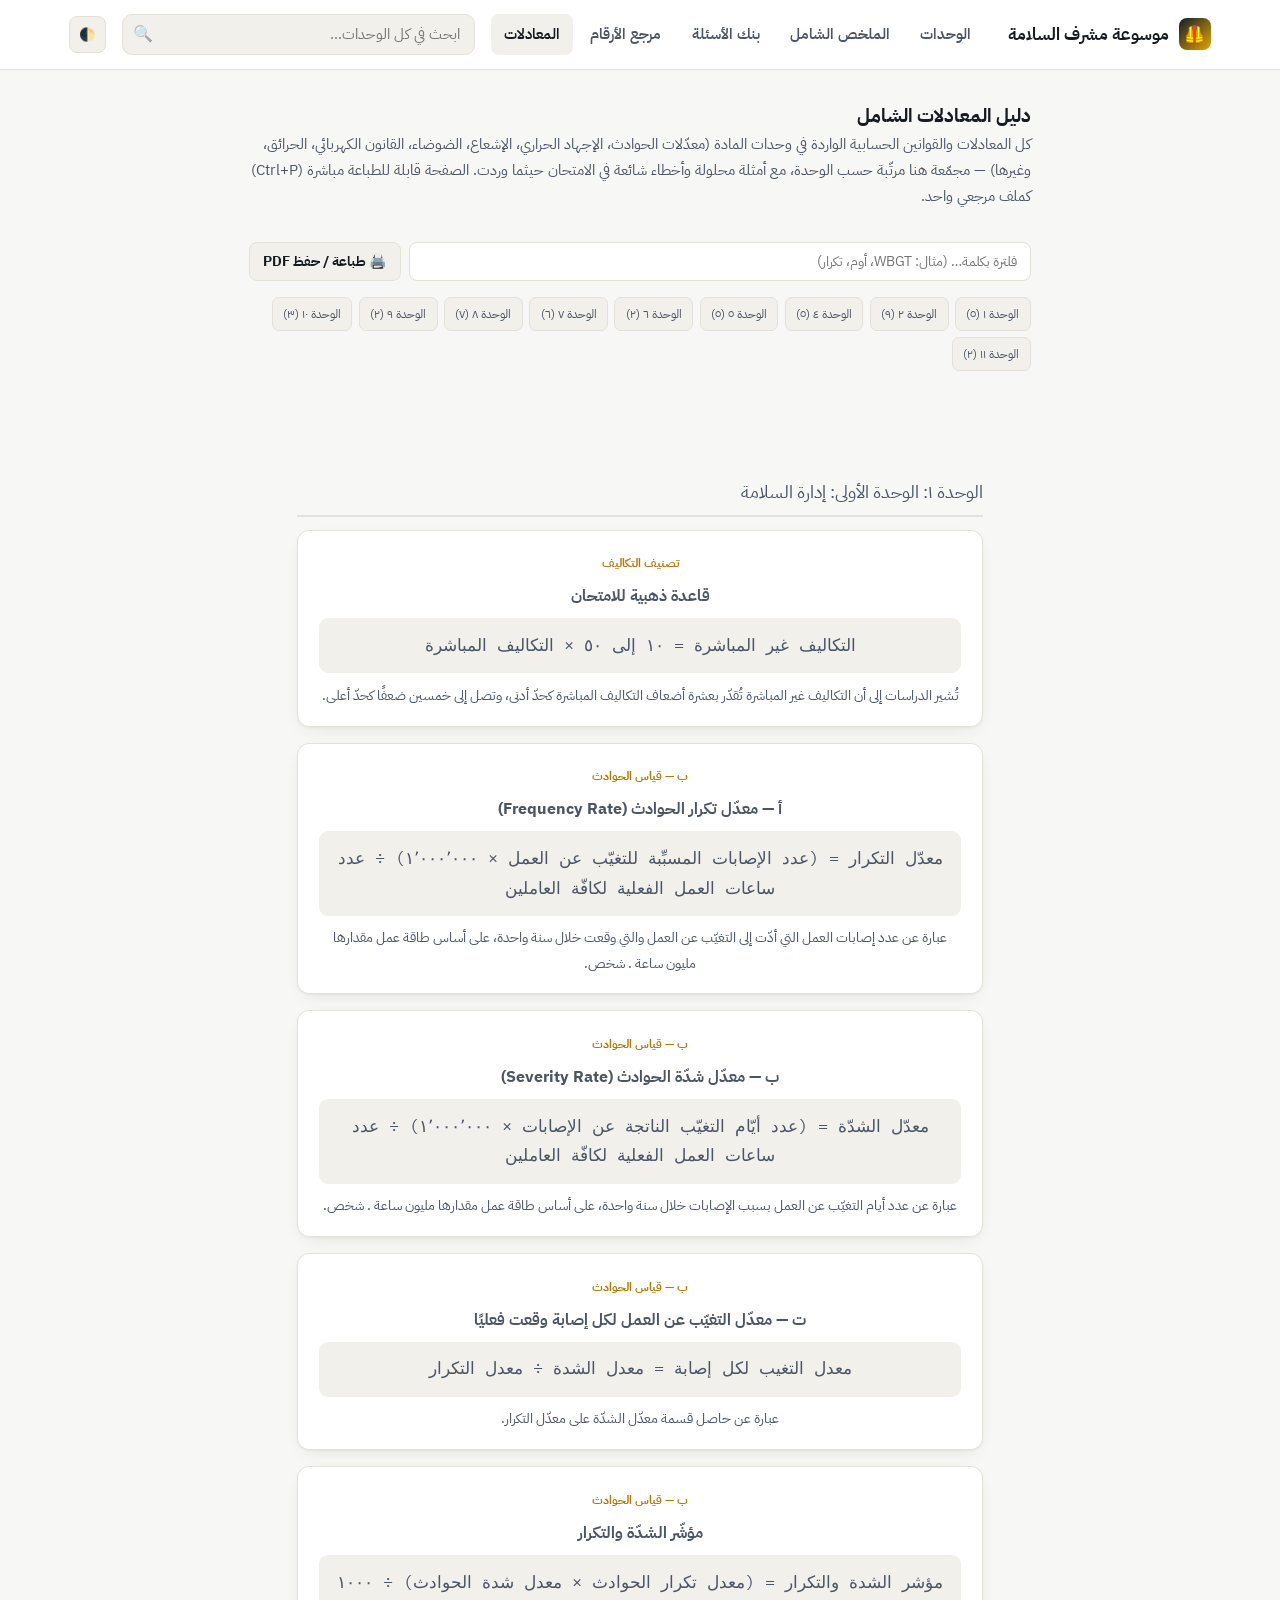
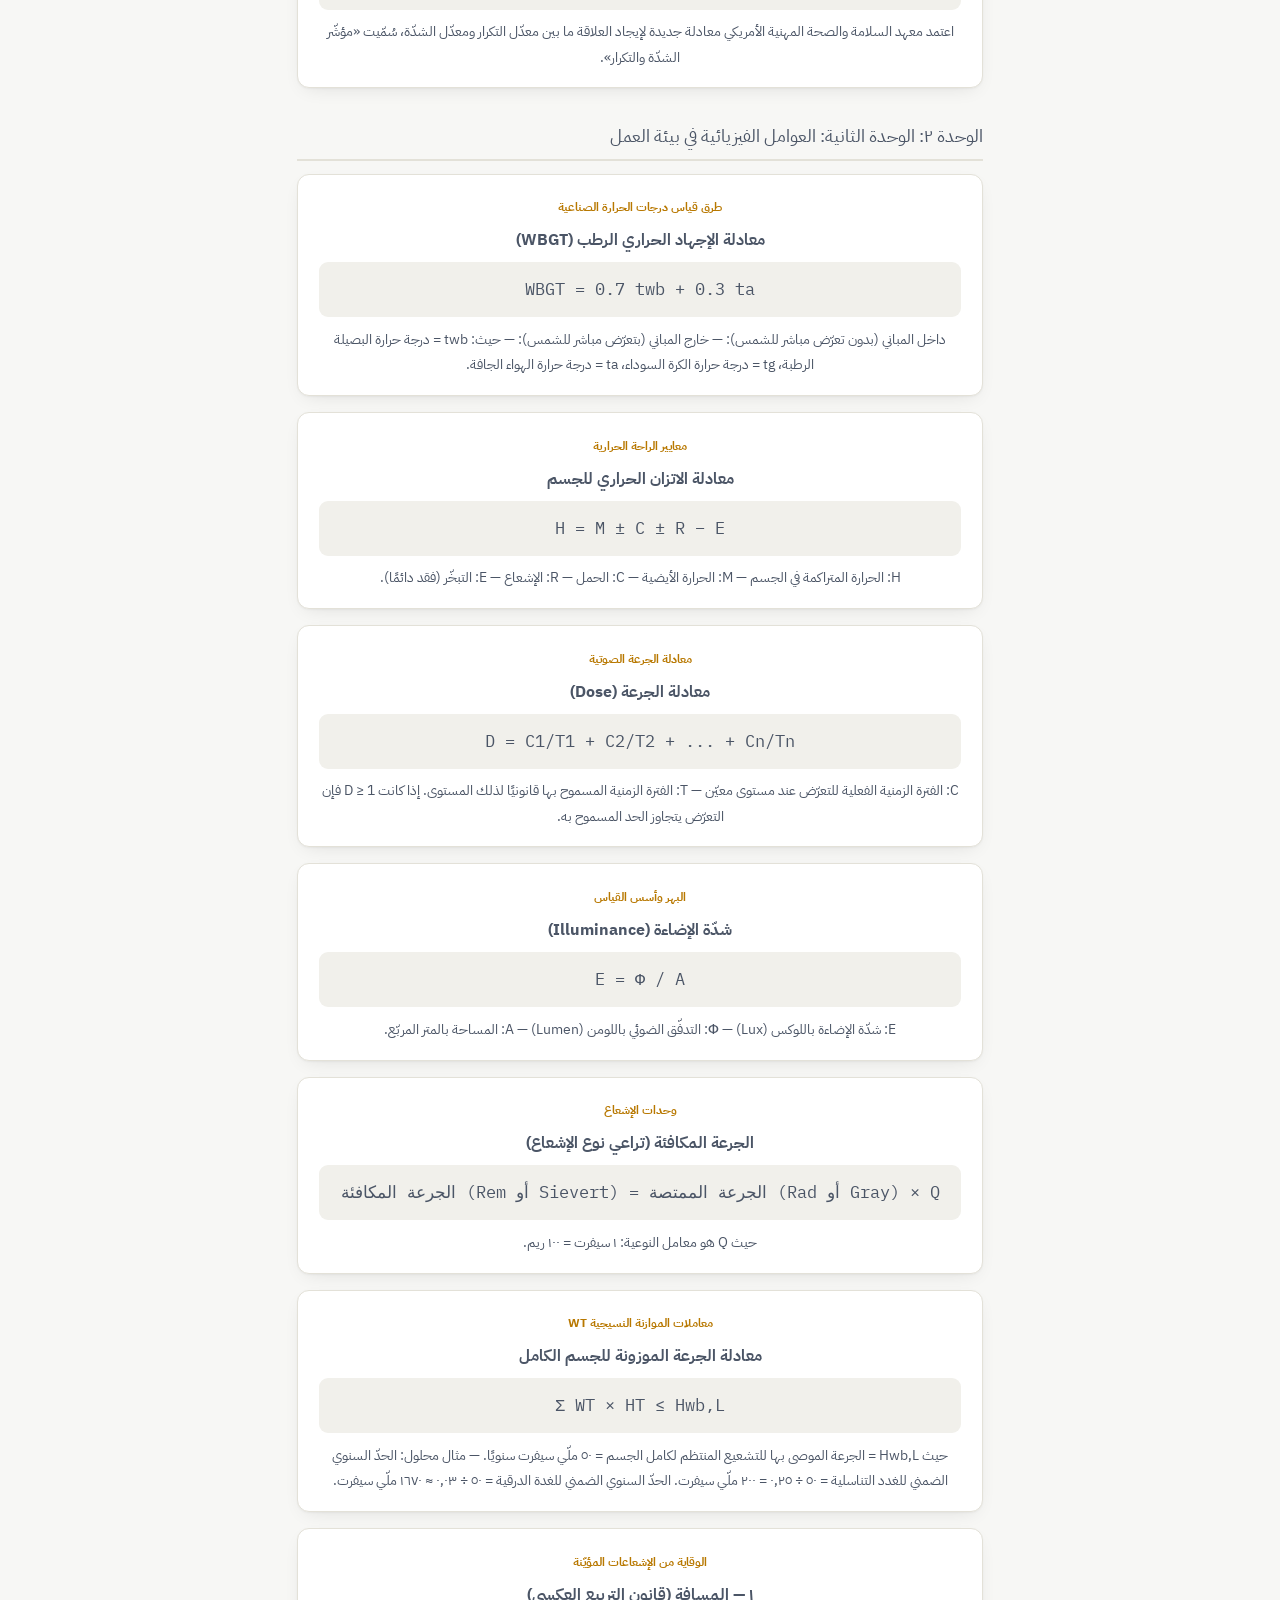
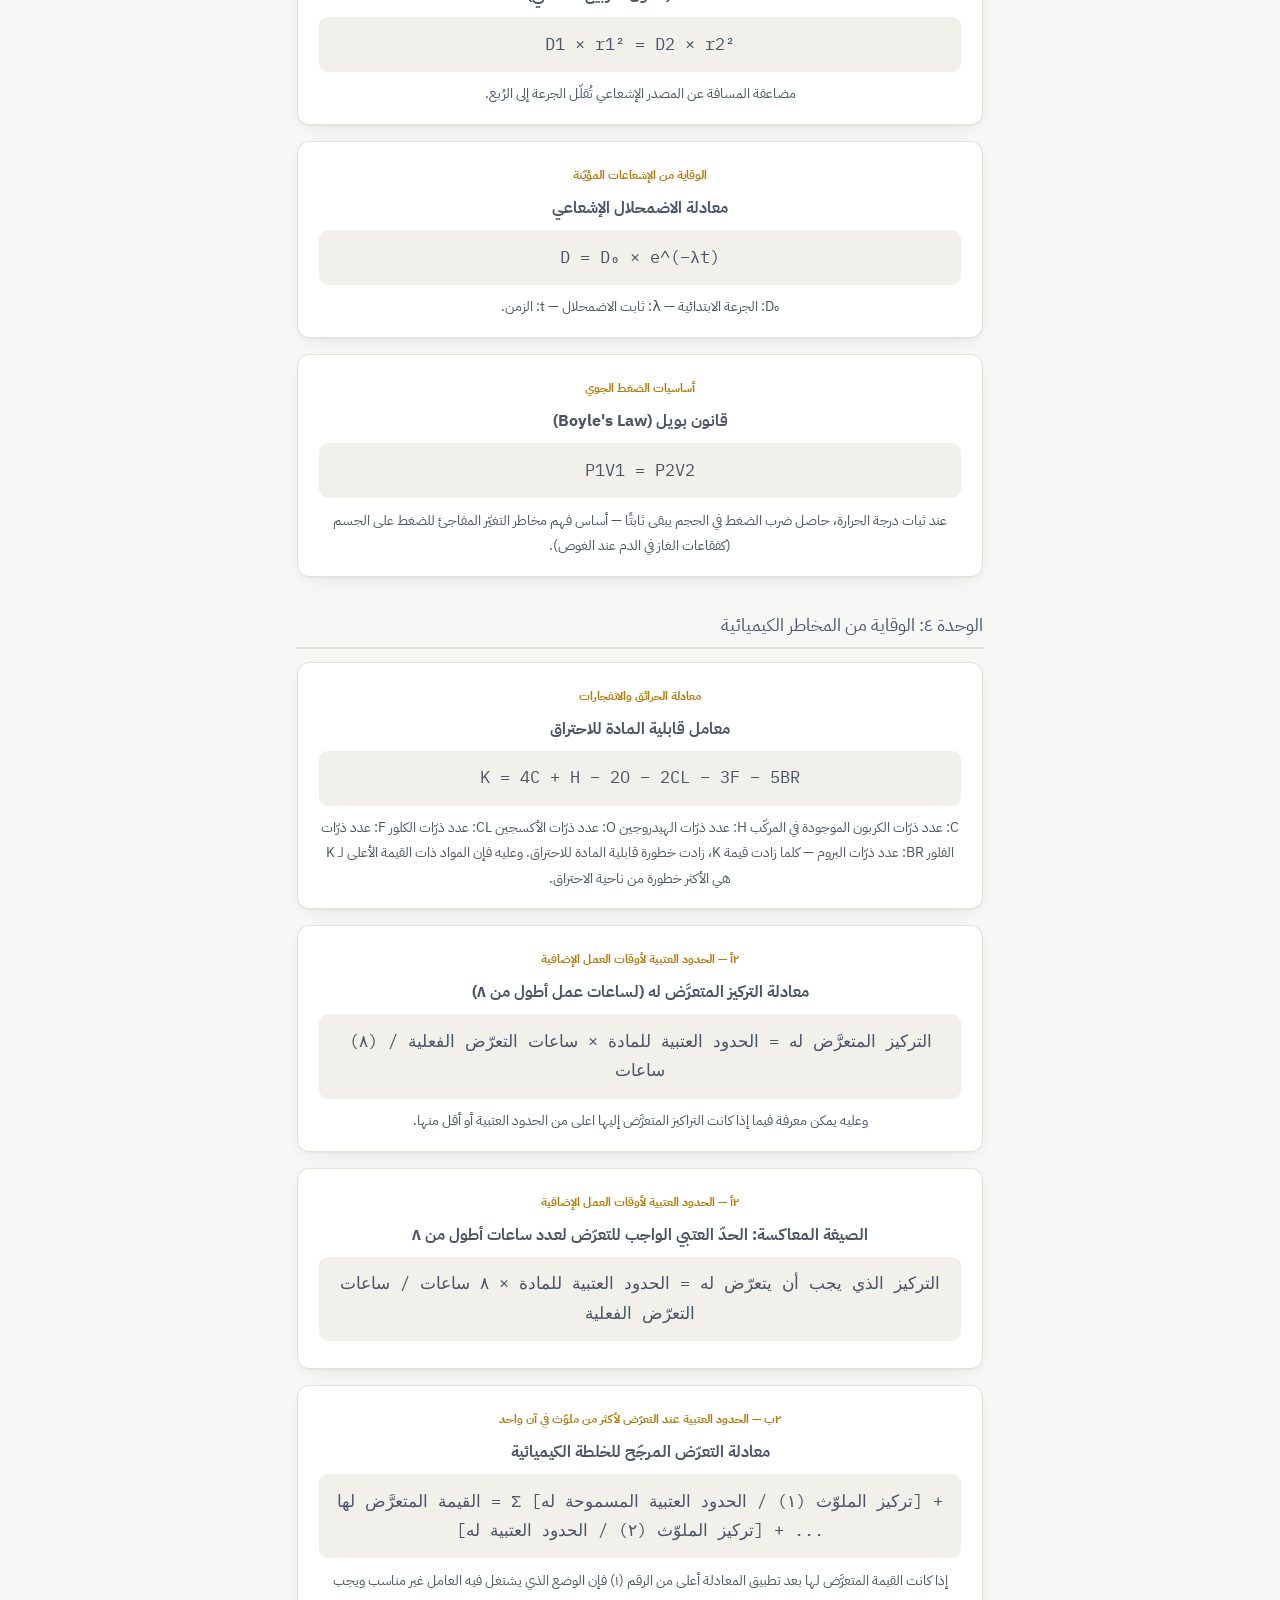
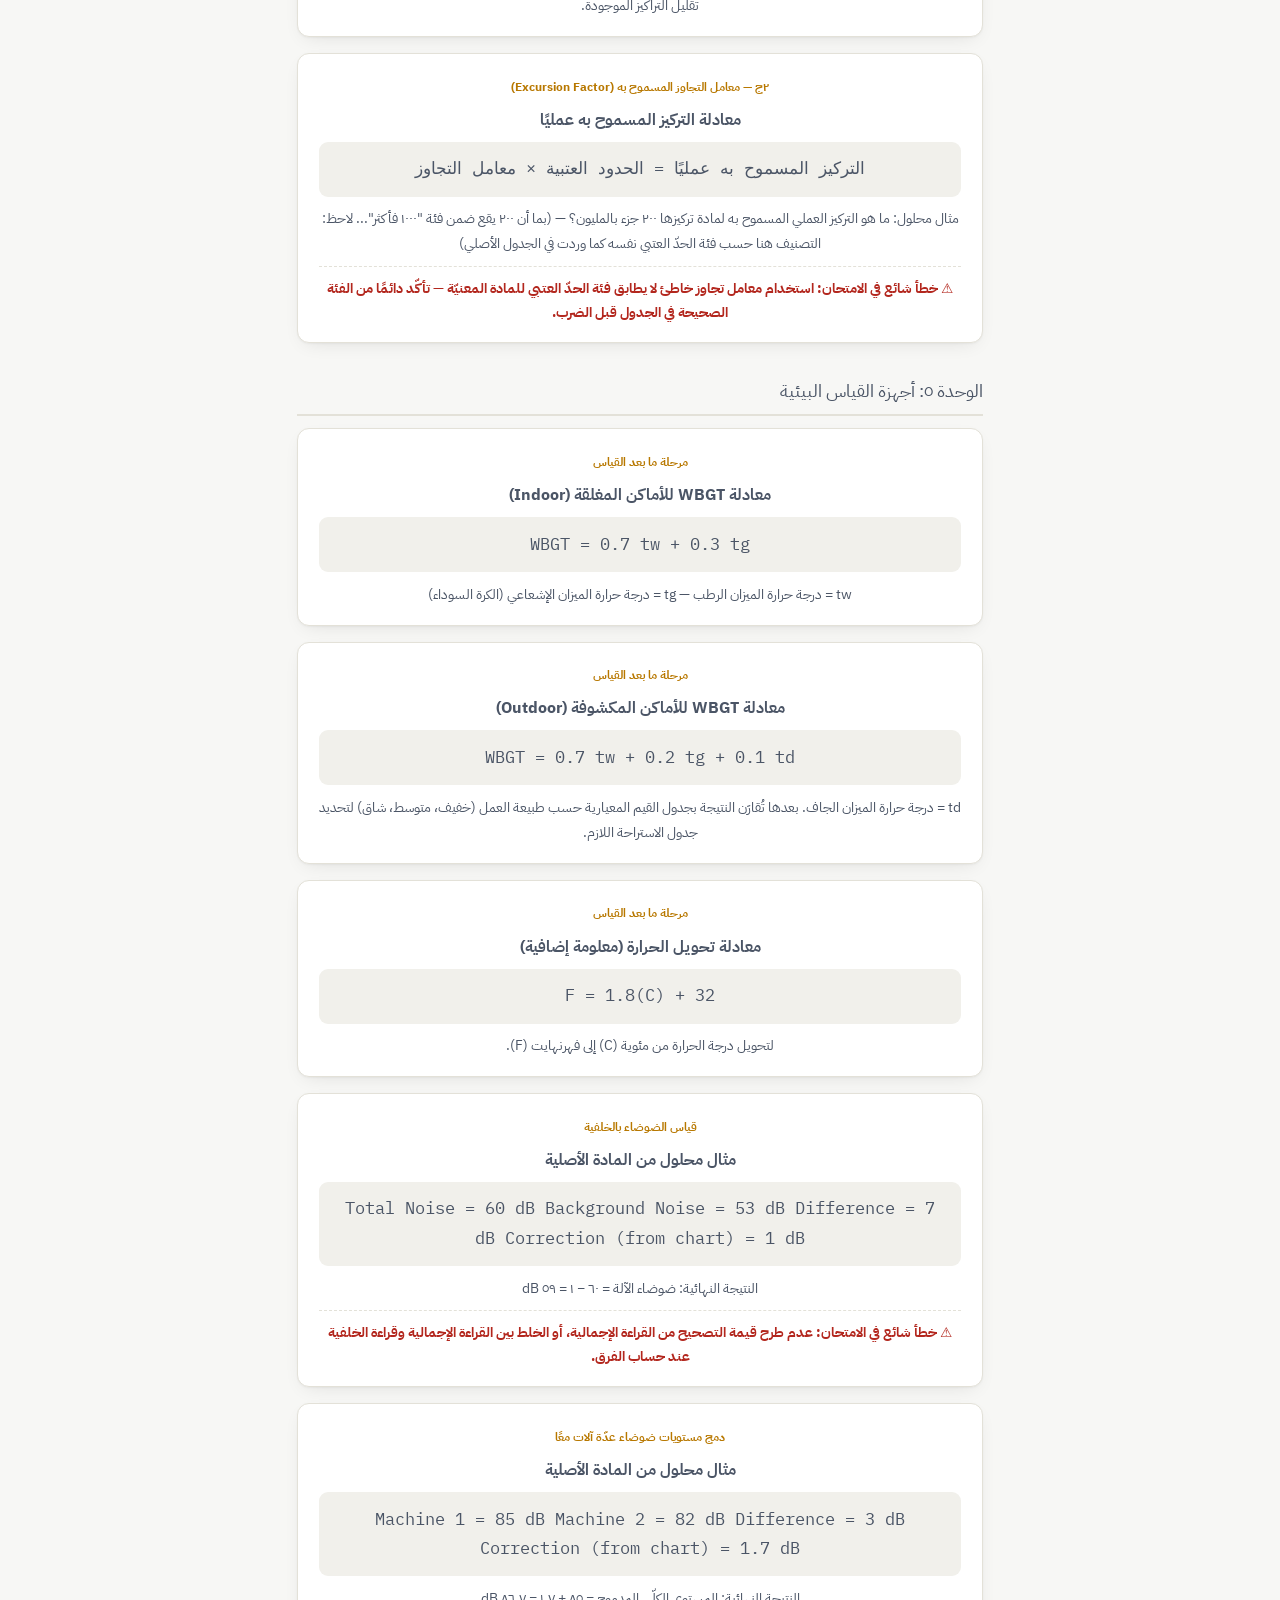
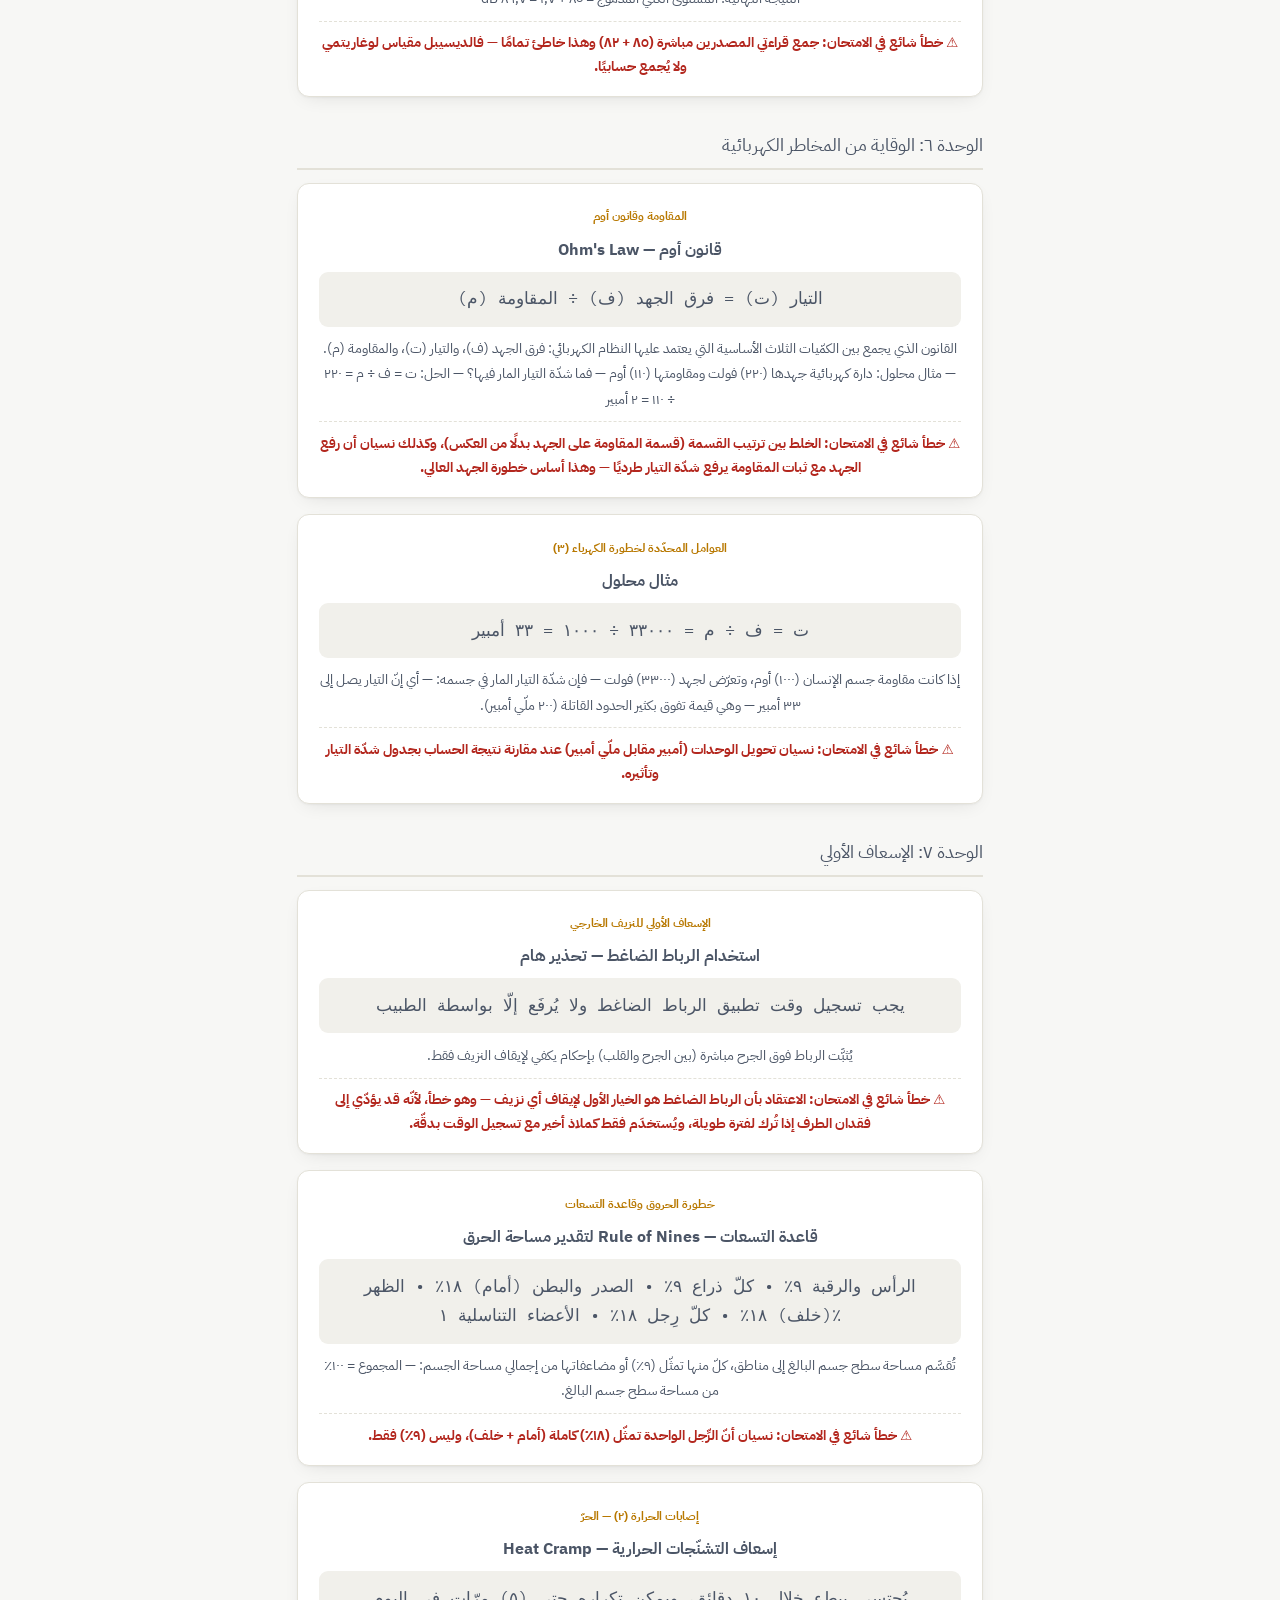
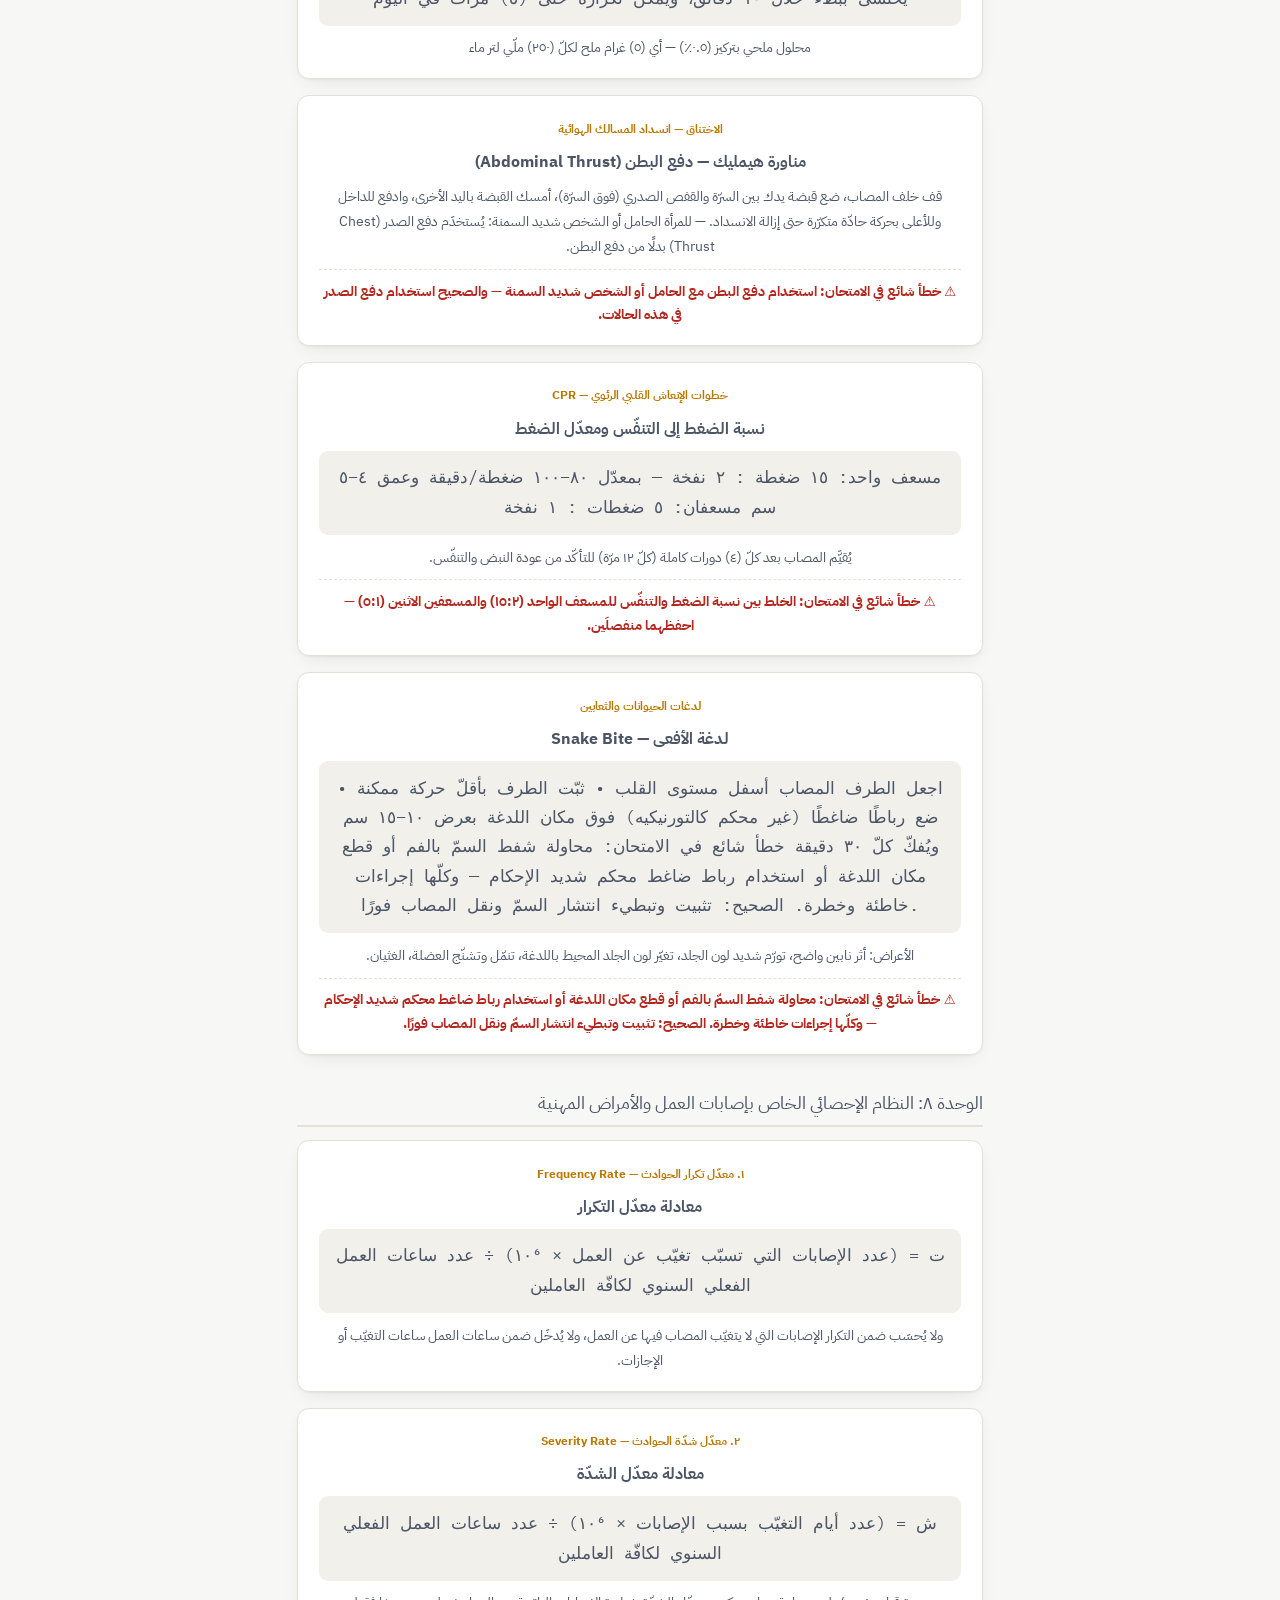
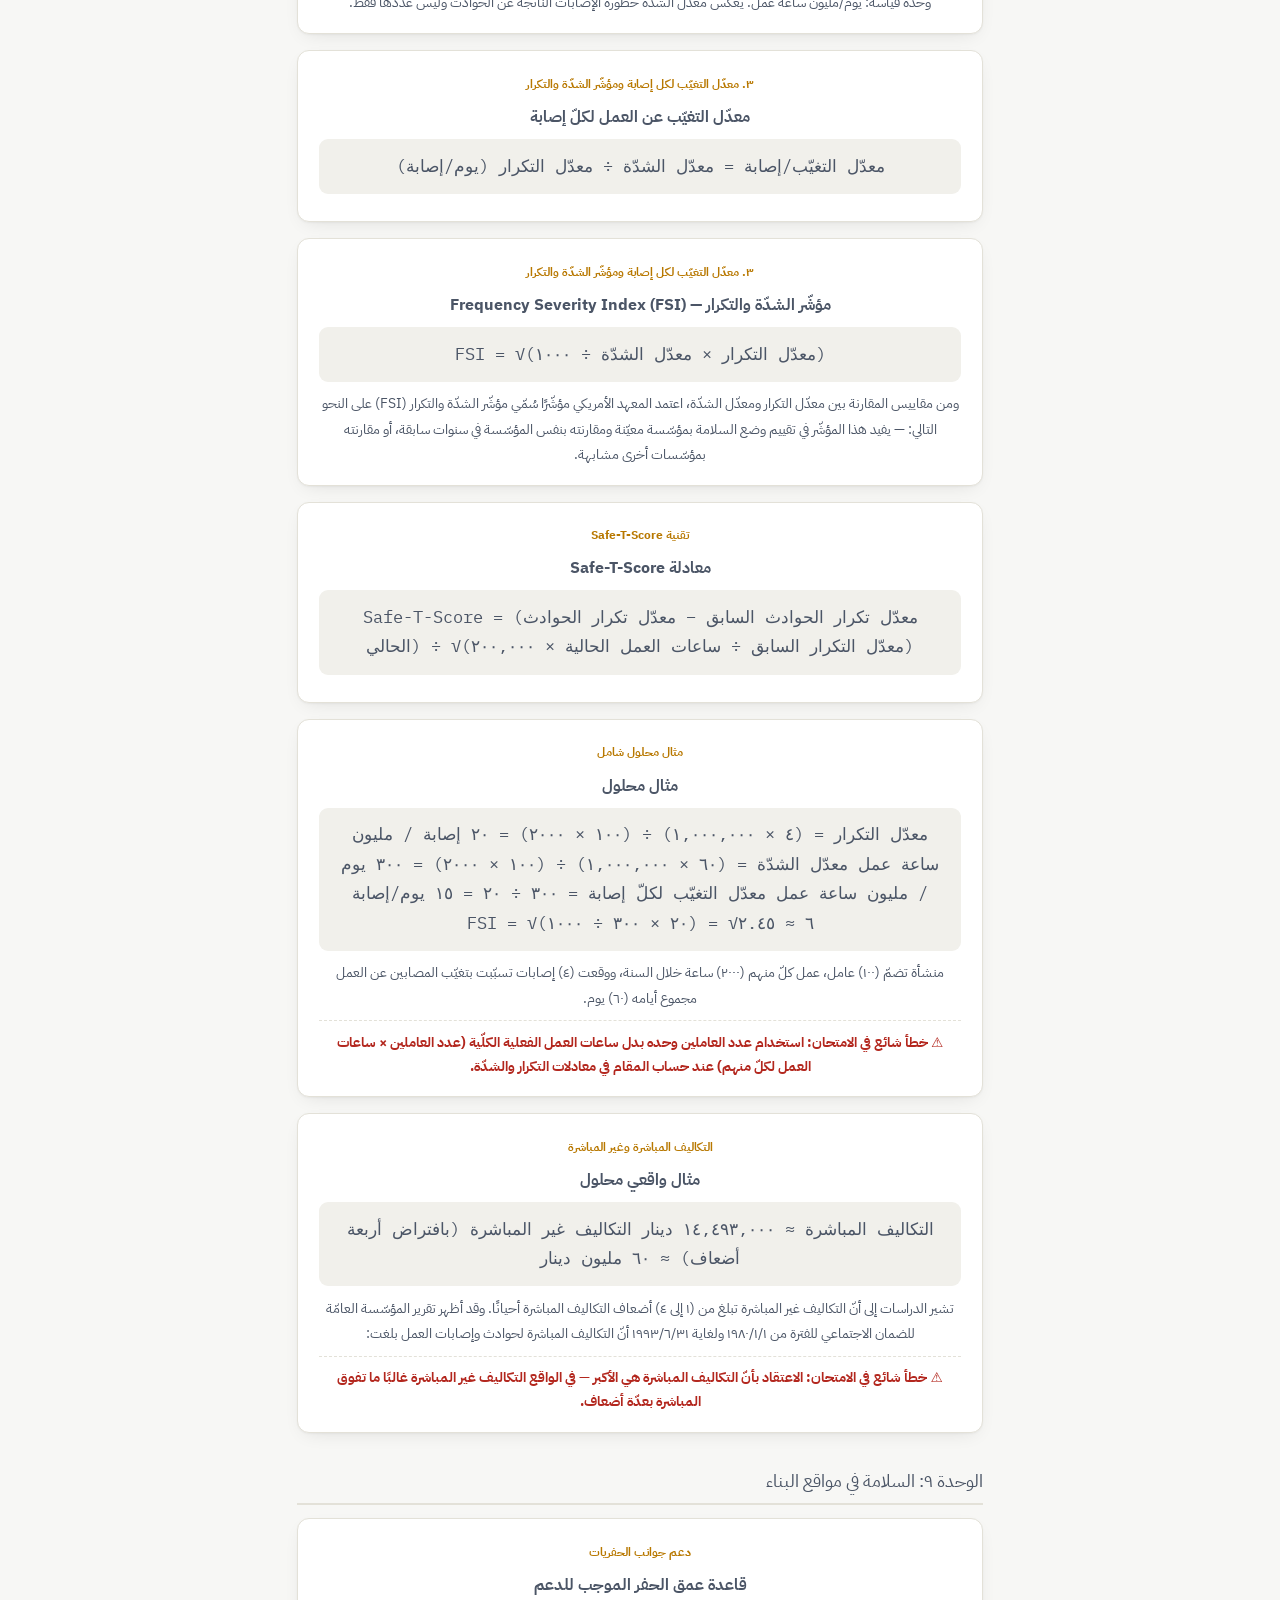
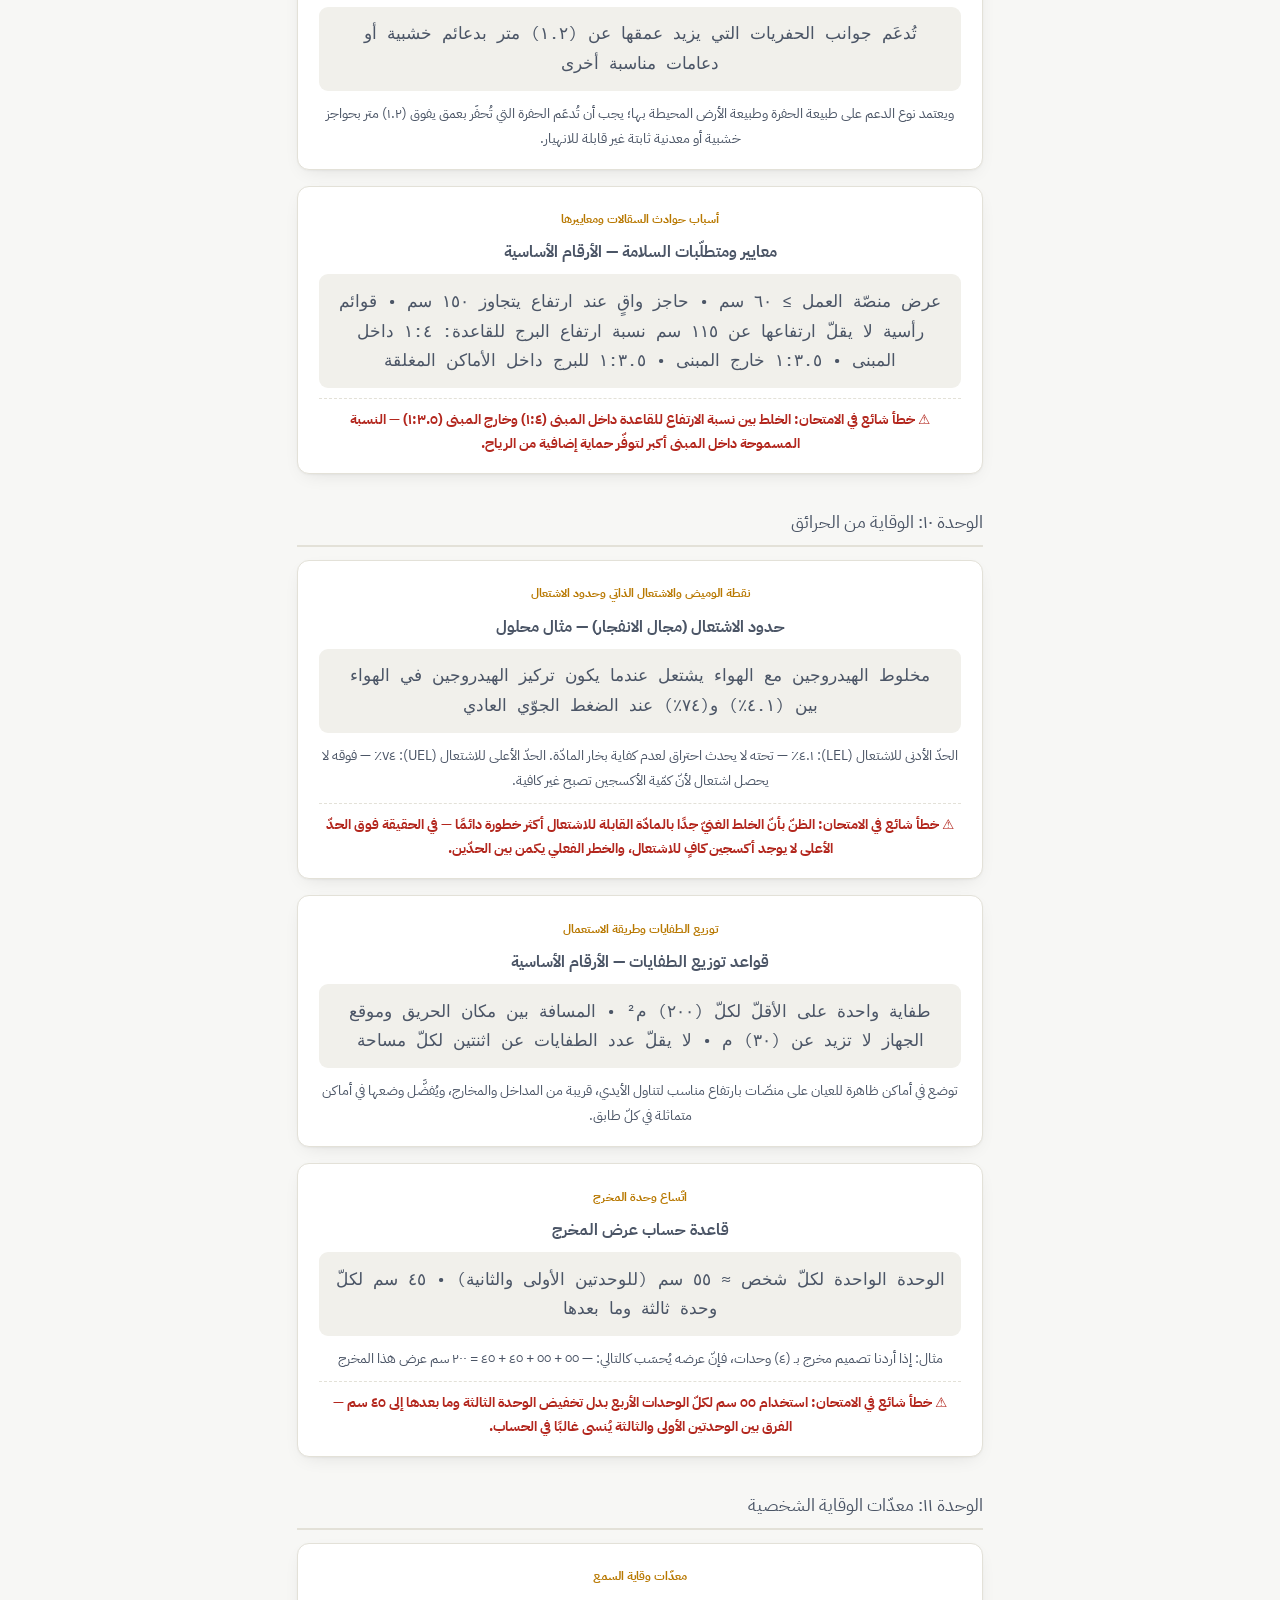
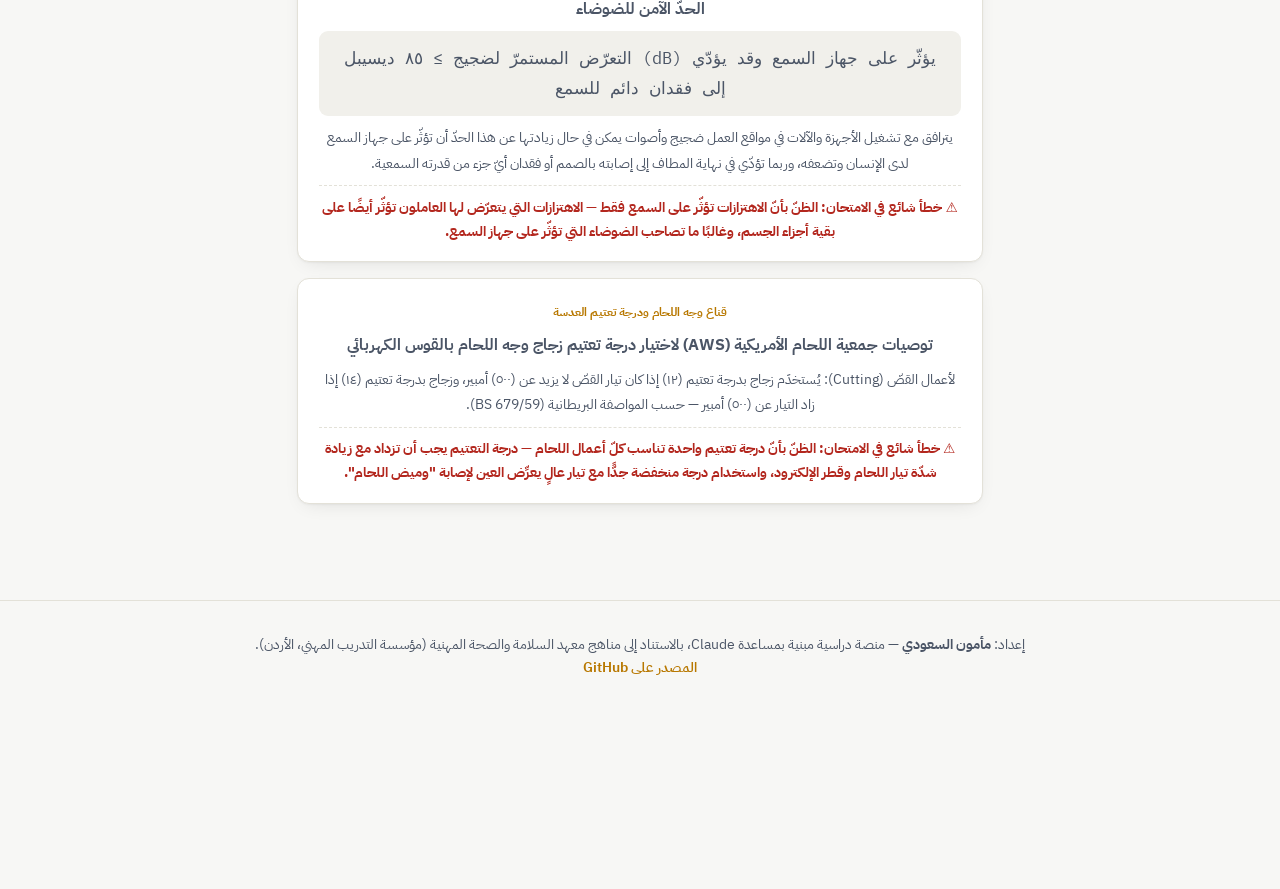
==== commit 36a058de: "إضافة صفحة الملخص الشامل للامتحان - summary.html: ملخص كتب المعهد الـ17 + التشريعات والضمان، مع مفات" ====
--- a/equations.html
+++ b/equations.html
@@ -34,6 +34,7 @@
     <button class="hamburger" id="hamburger" aria-label="القائمة">☰</button>
     <nav class="top" id="topNav">
       <a href="index.html">الوحدات</a>
+      <a href="summary.html">الملخص الشامل</a>
       <a href="quiz.html">بنك الأسئلة</a>
       <a href="numbers.html">مرجع الأرقام</a>
       <a href="equations.html" class="active">المعادلات</a>
--- a/assets/style.css
+++ b/assets/style.css
@@ -45,13 +45,20 @@
 nav.top a:hover, nav.top a.active{background:var(--surface-2); color:var(--ink);}
 .search-wrap{flex:1; position:relative; max-width:420px; margin-inline-start:auto;}
 .search-wrap input{
-  width:100%; padding:.55rem 2.4rem .55rem .9rem; border-radius:10px; border:1px solid var(--line);
+  width:100%; padding-block:.55rem; padding-inline:.9rem 2.4rem; border-radius:10px; border:1px solid var(--line);
   background:var(--surface-2); color:var(--ink); font-family:inherit; font-size:.92rem;
 }
 .search-wrap input:focus{outline:2px solid var(--brand-2); outline-offset:1px;}
 .search-icon{position:absolute; inset-inline-end:.7rem; top:50%; transform:translateY(-50%); opacity:.5; pointer-events:none;}
 .theme-btn{background:var(--surface-2); border:1px solid var(--line); border-radius:8px; width:2.3rem; height:2.3rem; display:flex; align-items:center; justify-content:center; cursor:pointer; color:var(--ink); flex-shrink:0;}
 .hamburger{display:none; background:none; border:none; cursor:pointer; color:var(--ink); padding:.4rem;}
+@media (max-width:980px){
+  .header-row{flex-wrap:wrap; gap:.6rem; padding:.7rem 1rem;}
+  .hamburger{display:block; margin-inline-start:auto; font-size:1.3rem;}
+  nav.top{display:none; order:10; width:100%; flex-direction:column; margin:0;}
+  nav.top.open{display:flex;}
+  .search-wrap{order:11; flex-basis:100%; max-width:none; margin:0;}
+}
 
 .search-results{position:absolute; top:calc(100% + .5rem); inset-inline:0; background:var(--surface); border:1px solid var(--line); border-radius:12px; box-shadow:var(--shadow); max-height:70vh; overflow:auto; z-index:60; display:none;}
 .search-results.open{display:block;}
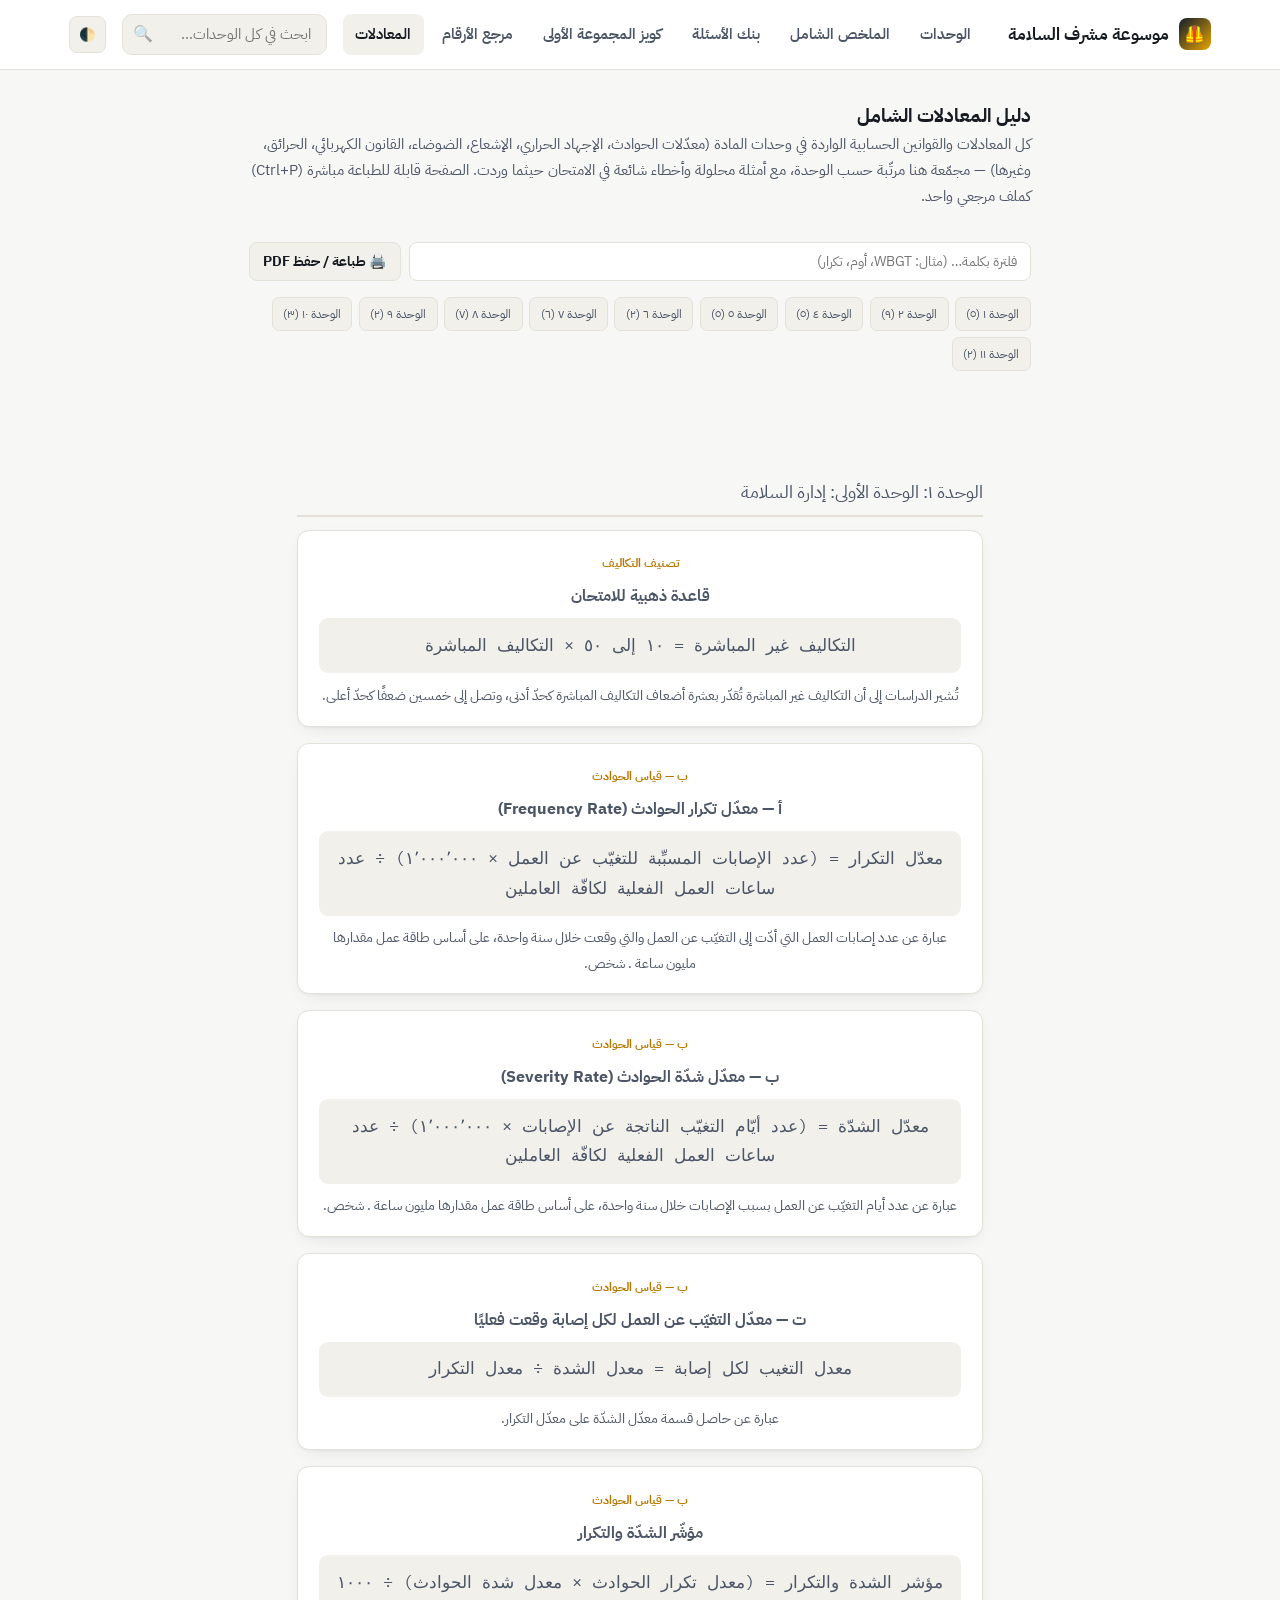
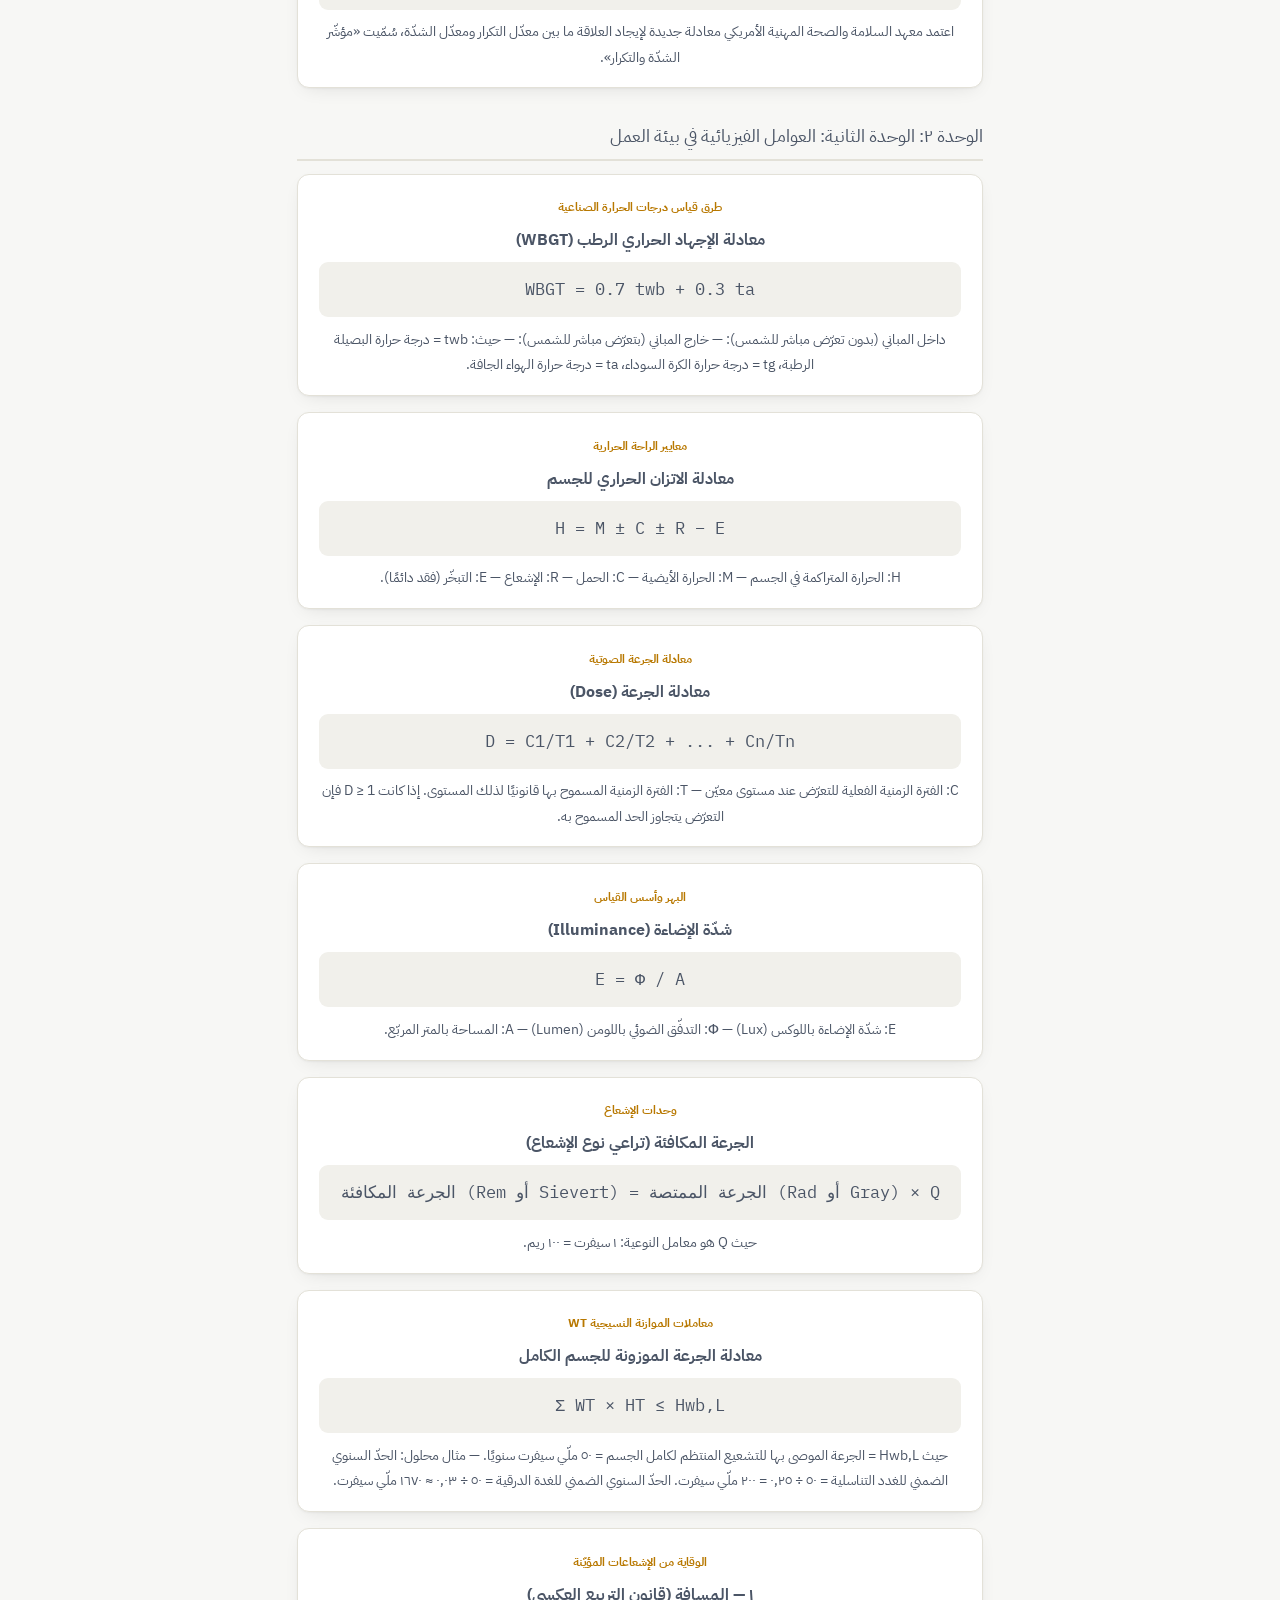
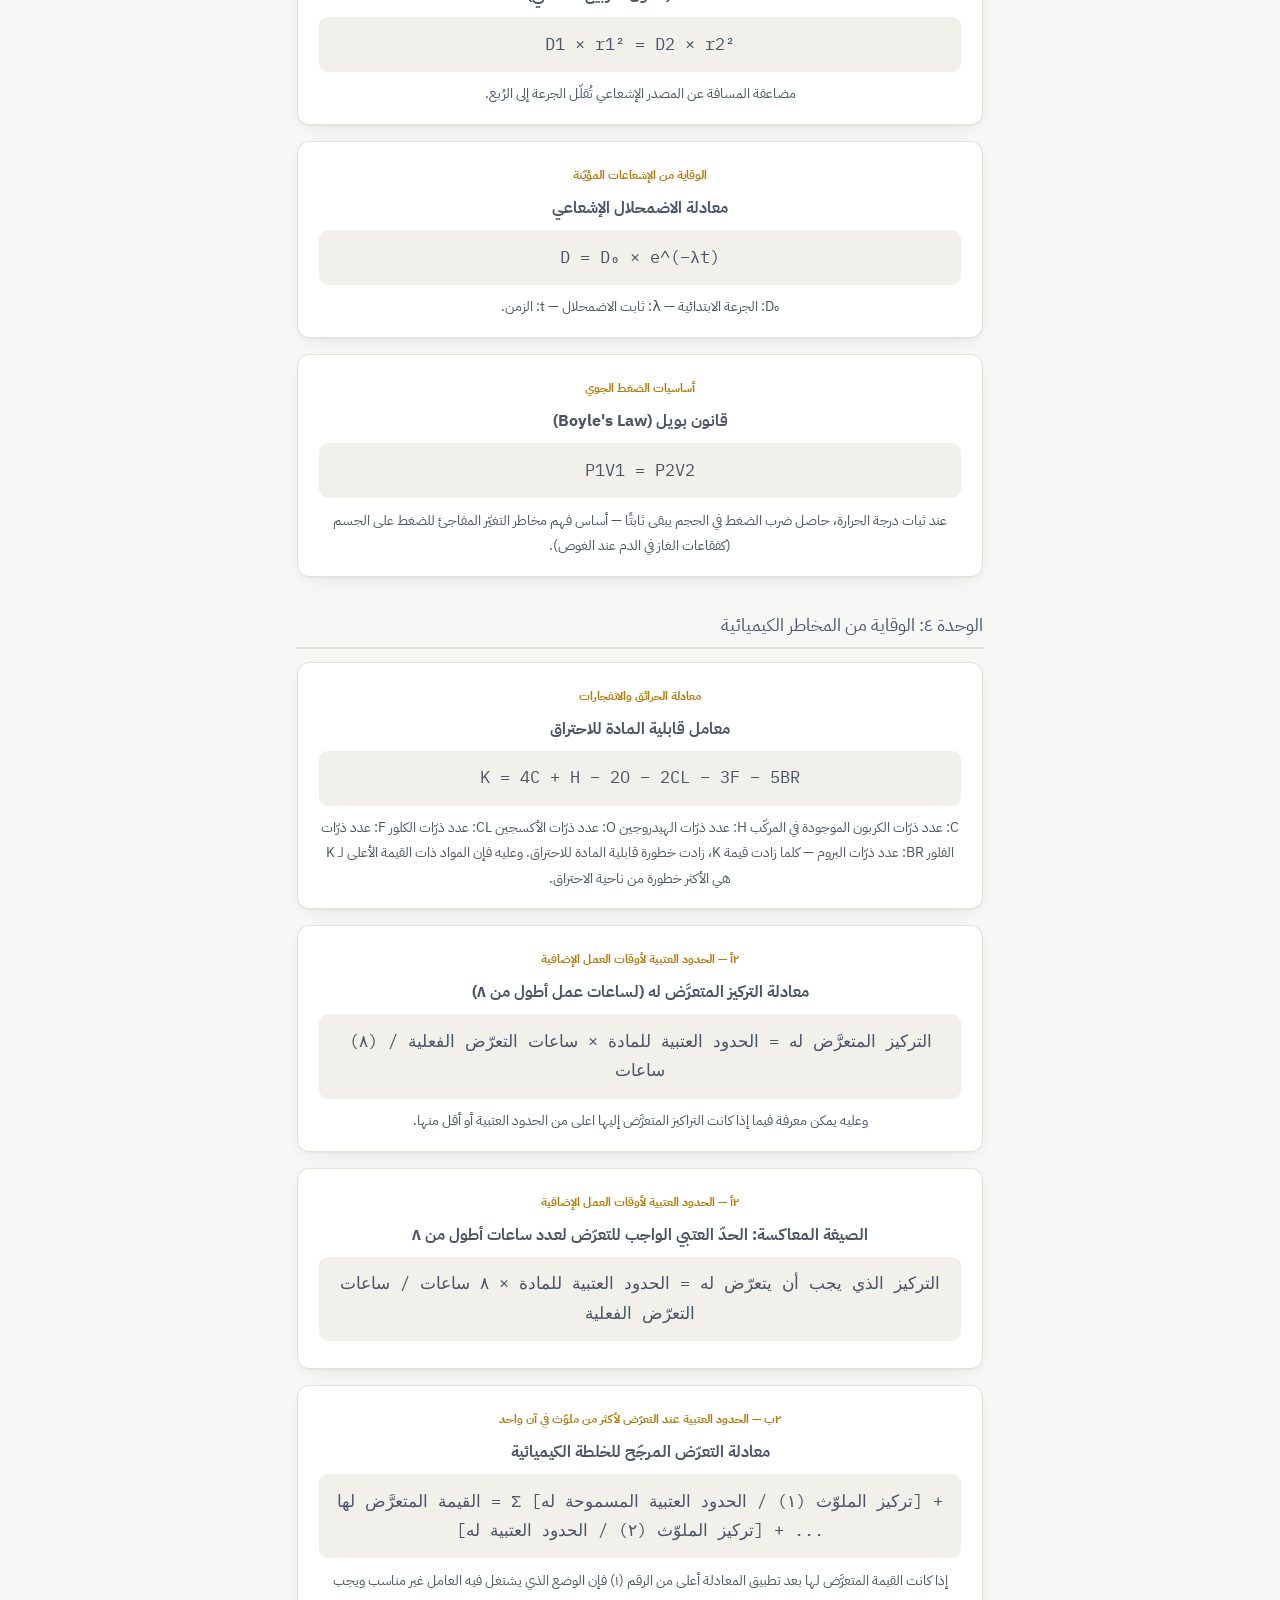
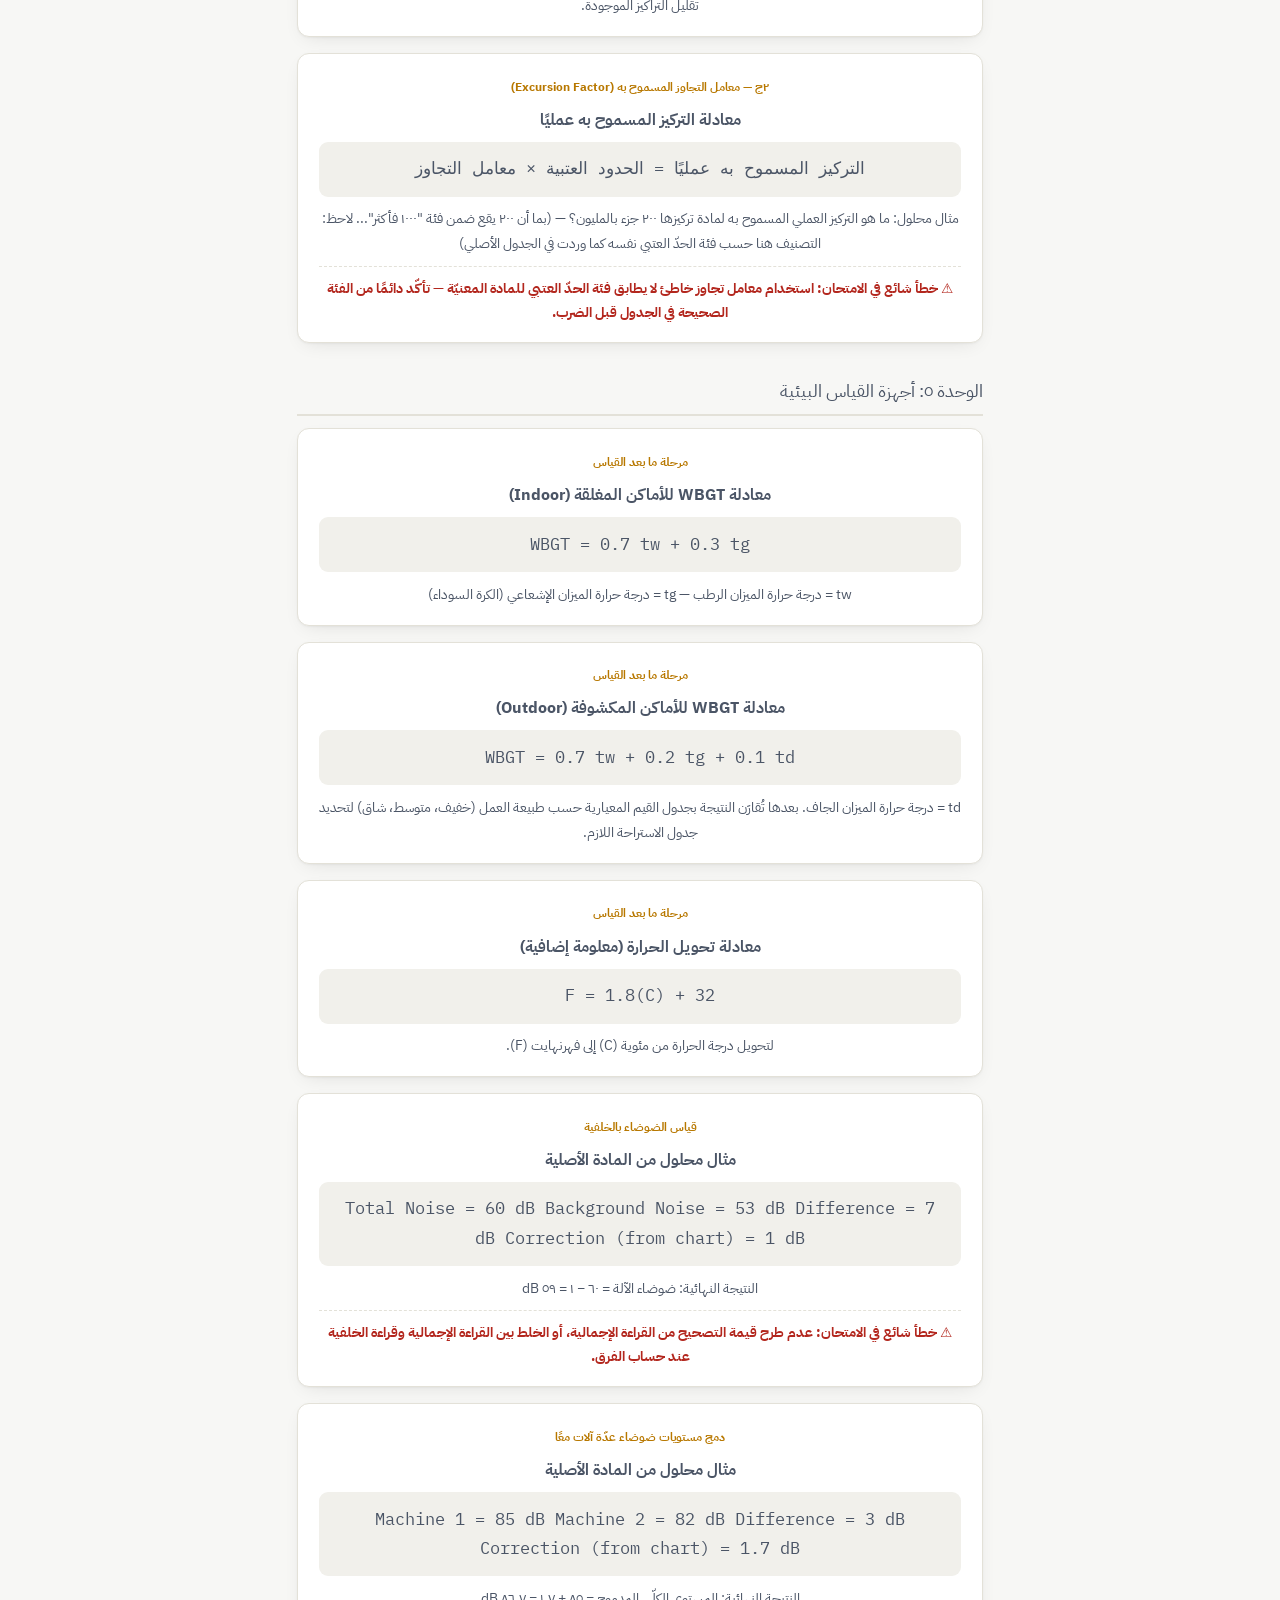
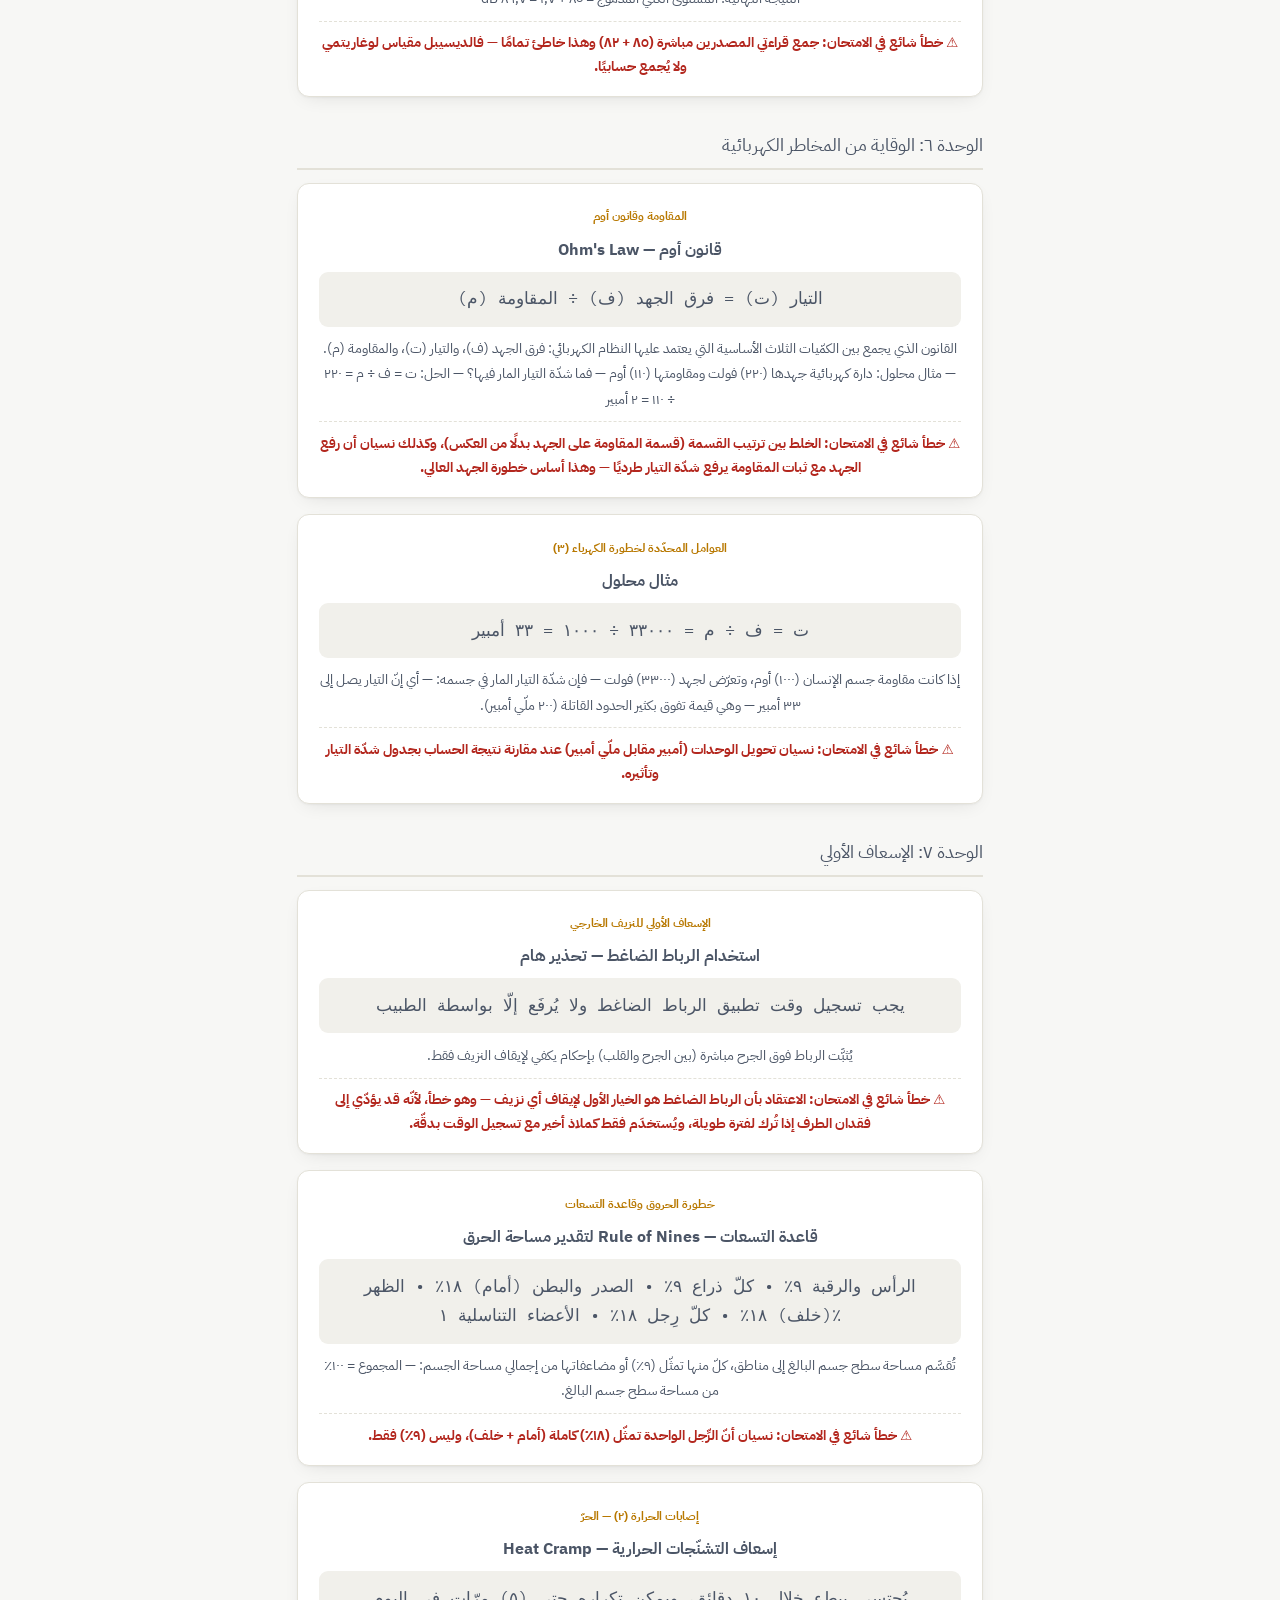
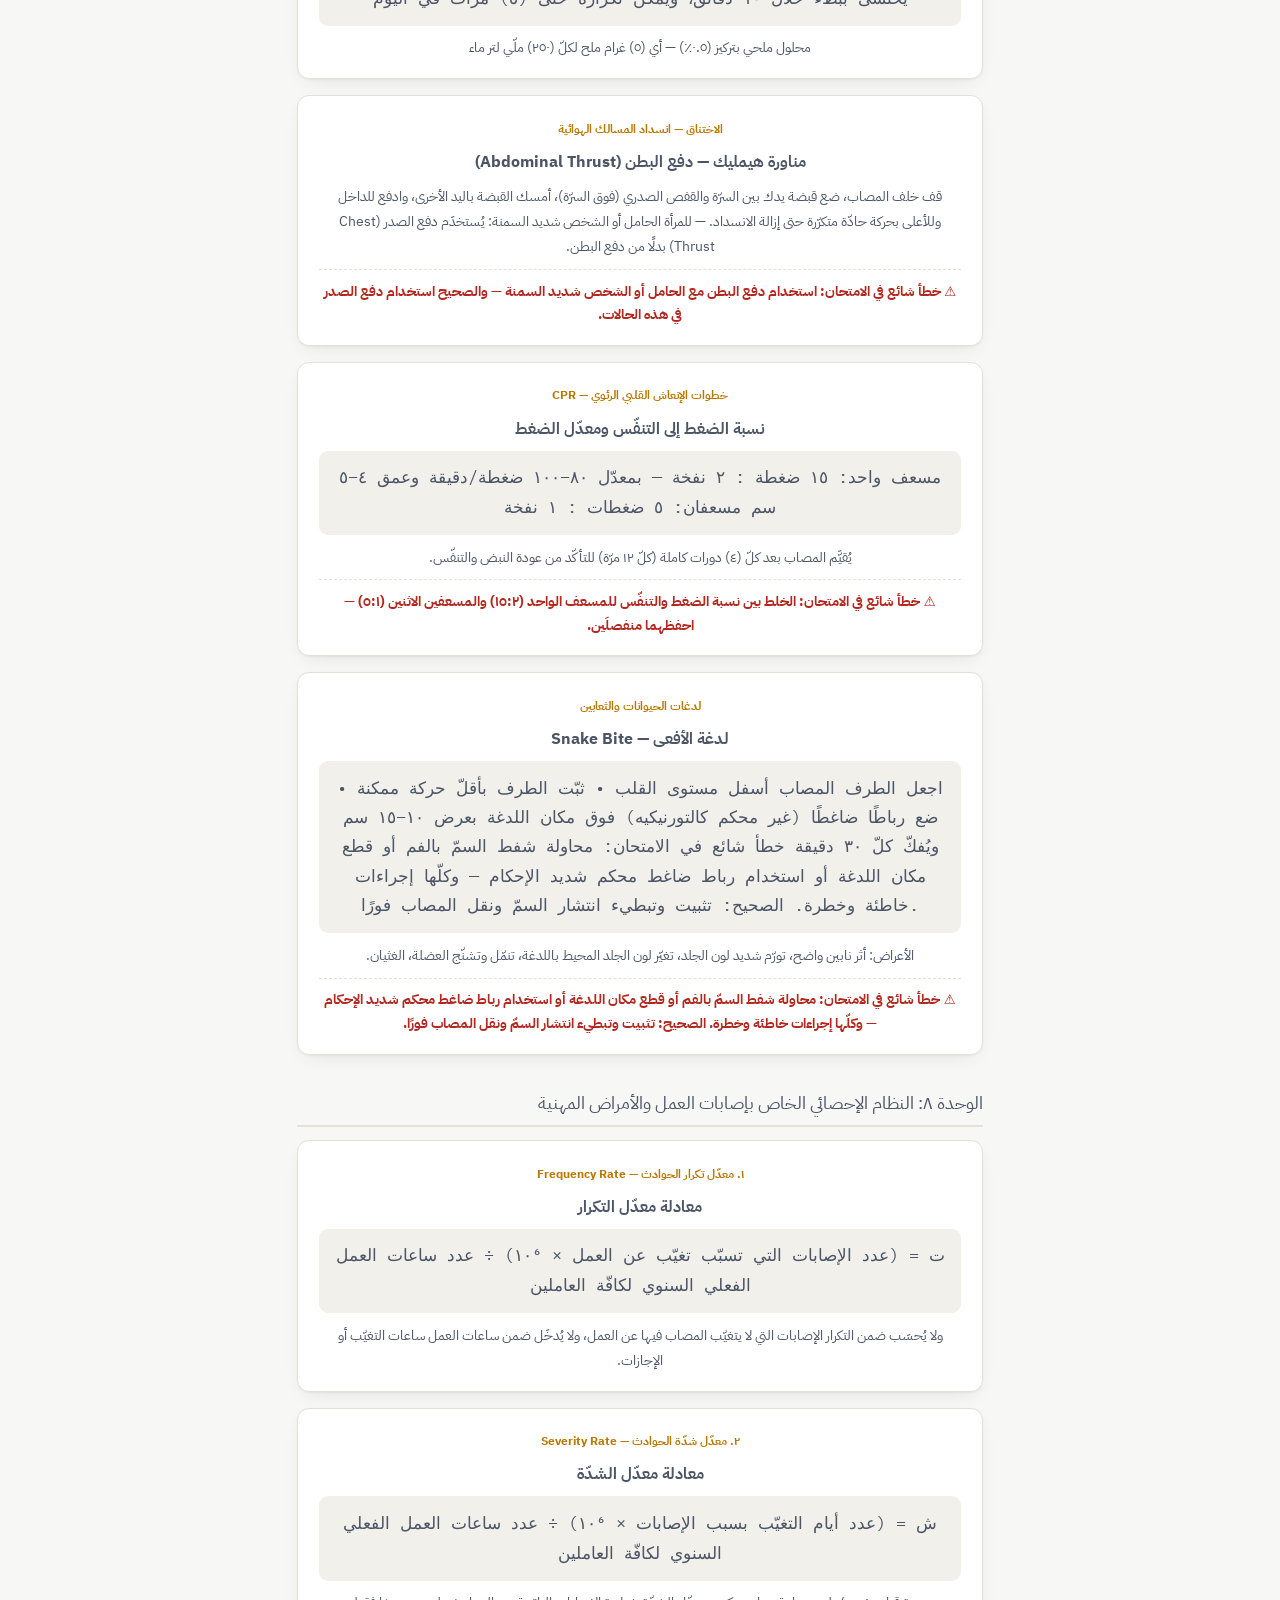
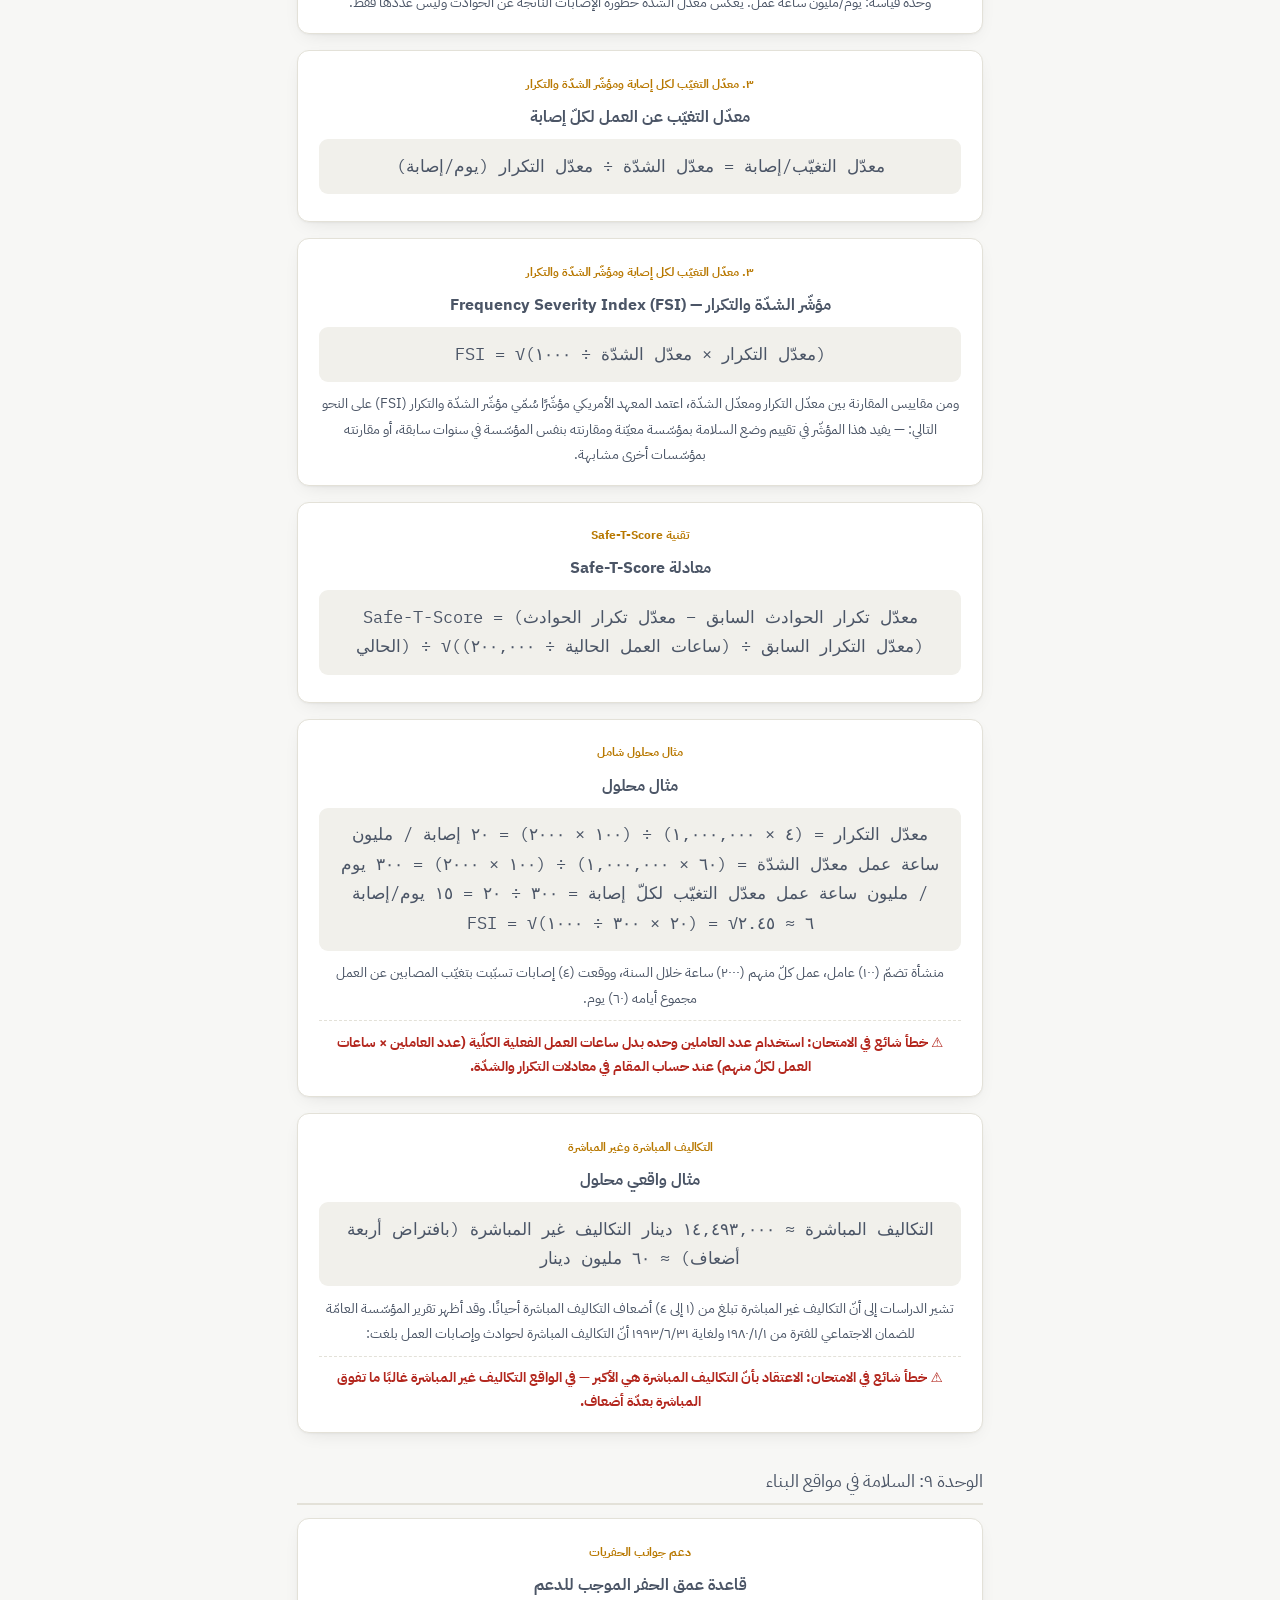
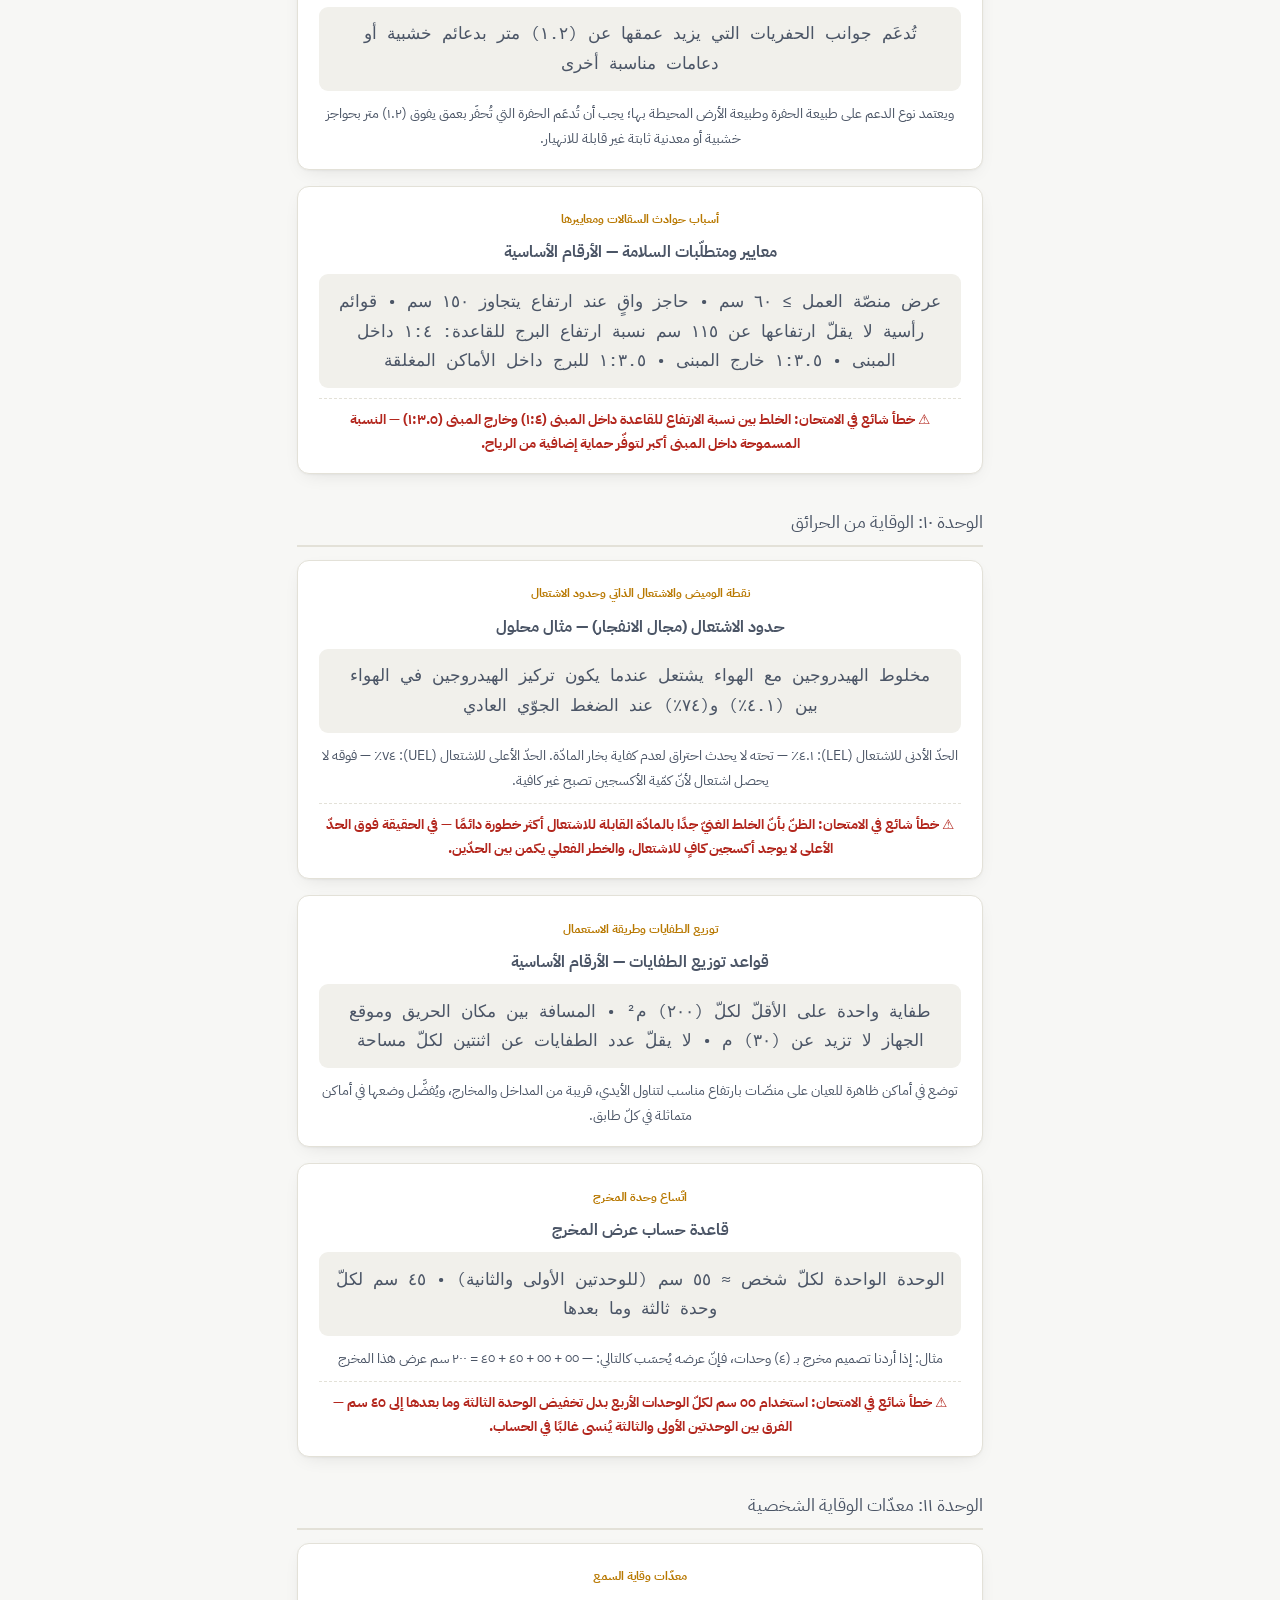
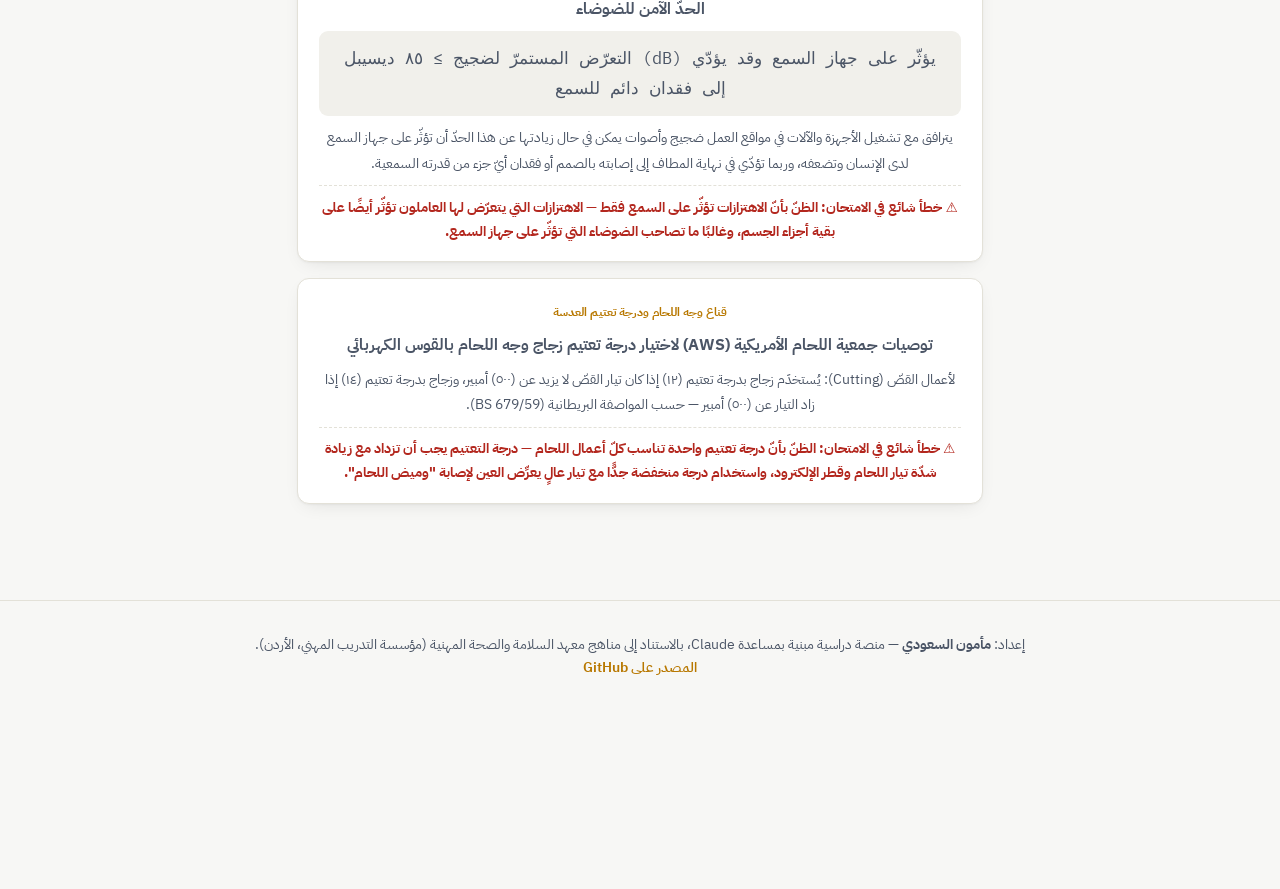
==== commit ba30b557: "إضافة كويز المجموعة الأولى (121 سؤالاً مع الإجابات) Co-Authored-By: Claude Opus 5.5 <noreply@anthrop" ====
--- a/equations.html
+++ b/equations.html
@@ -36,6 +36,7 @@
       <a href="index.html">الوحدات</a>
       <a href="summary.html">الملخص الشامل</a>
       <a href="quiz.html">بنك الأسئلة</a>
+      <a href="group1-quiz.html">كويز المجموعة الأولى</a>
       <a href="numbers.html">مرجع الأرقام</a>
       <a href="equations.html" class="active">المعادلات</a>
     </nav>
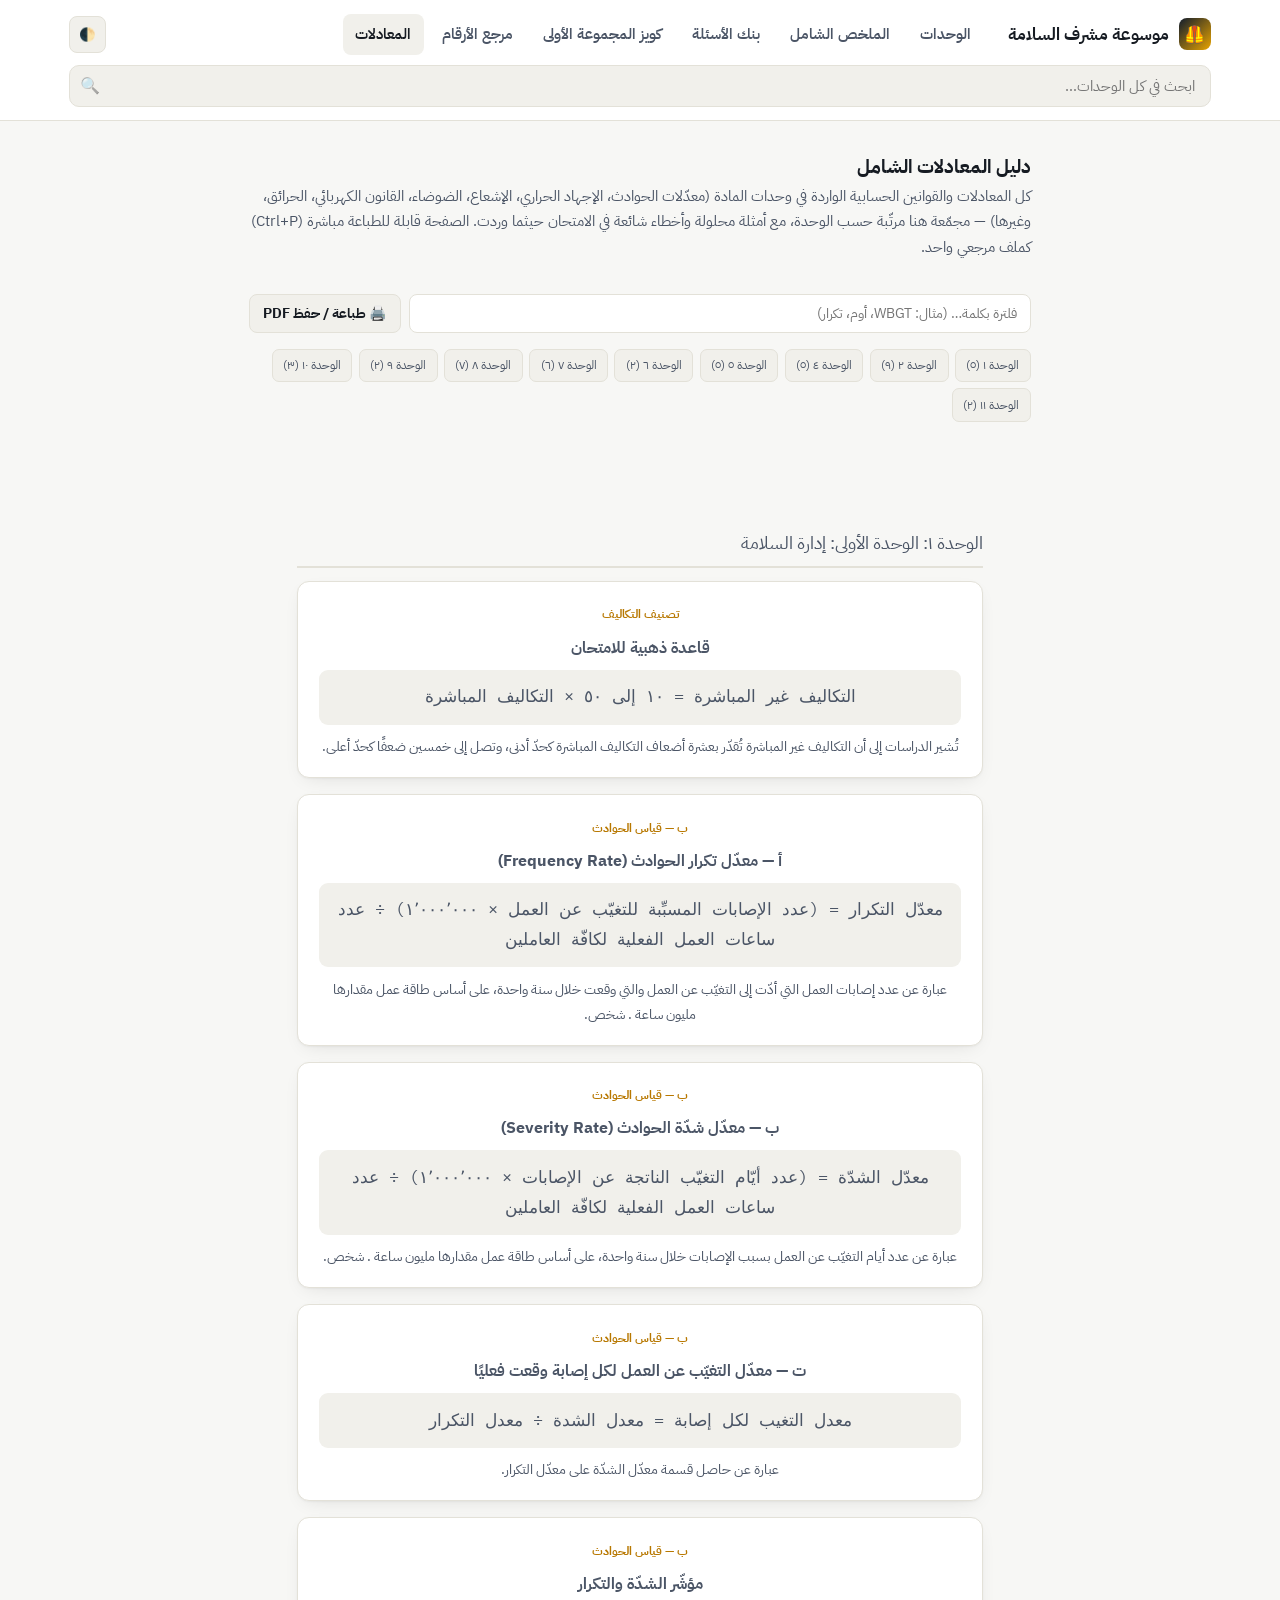
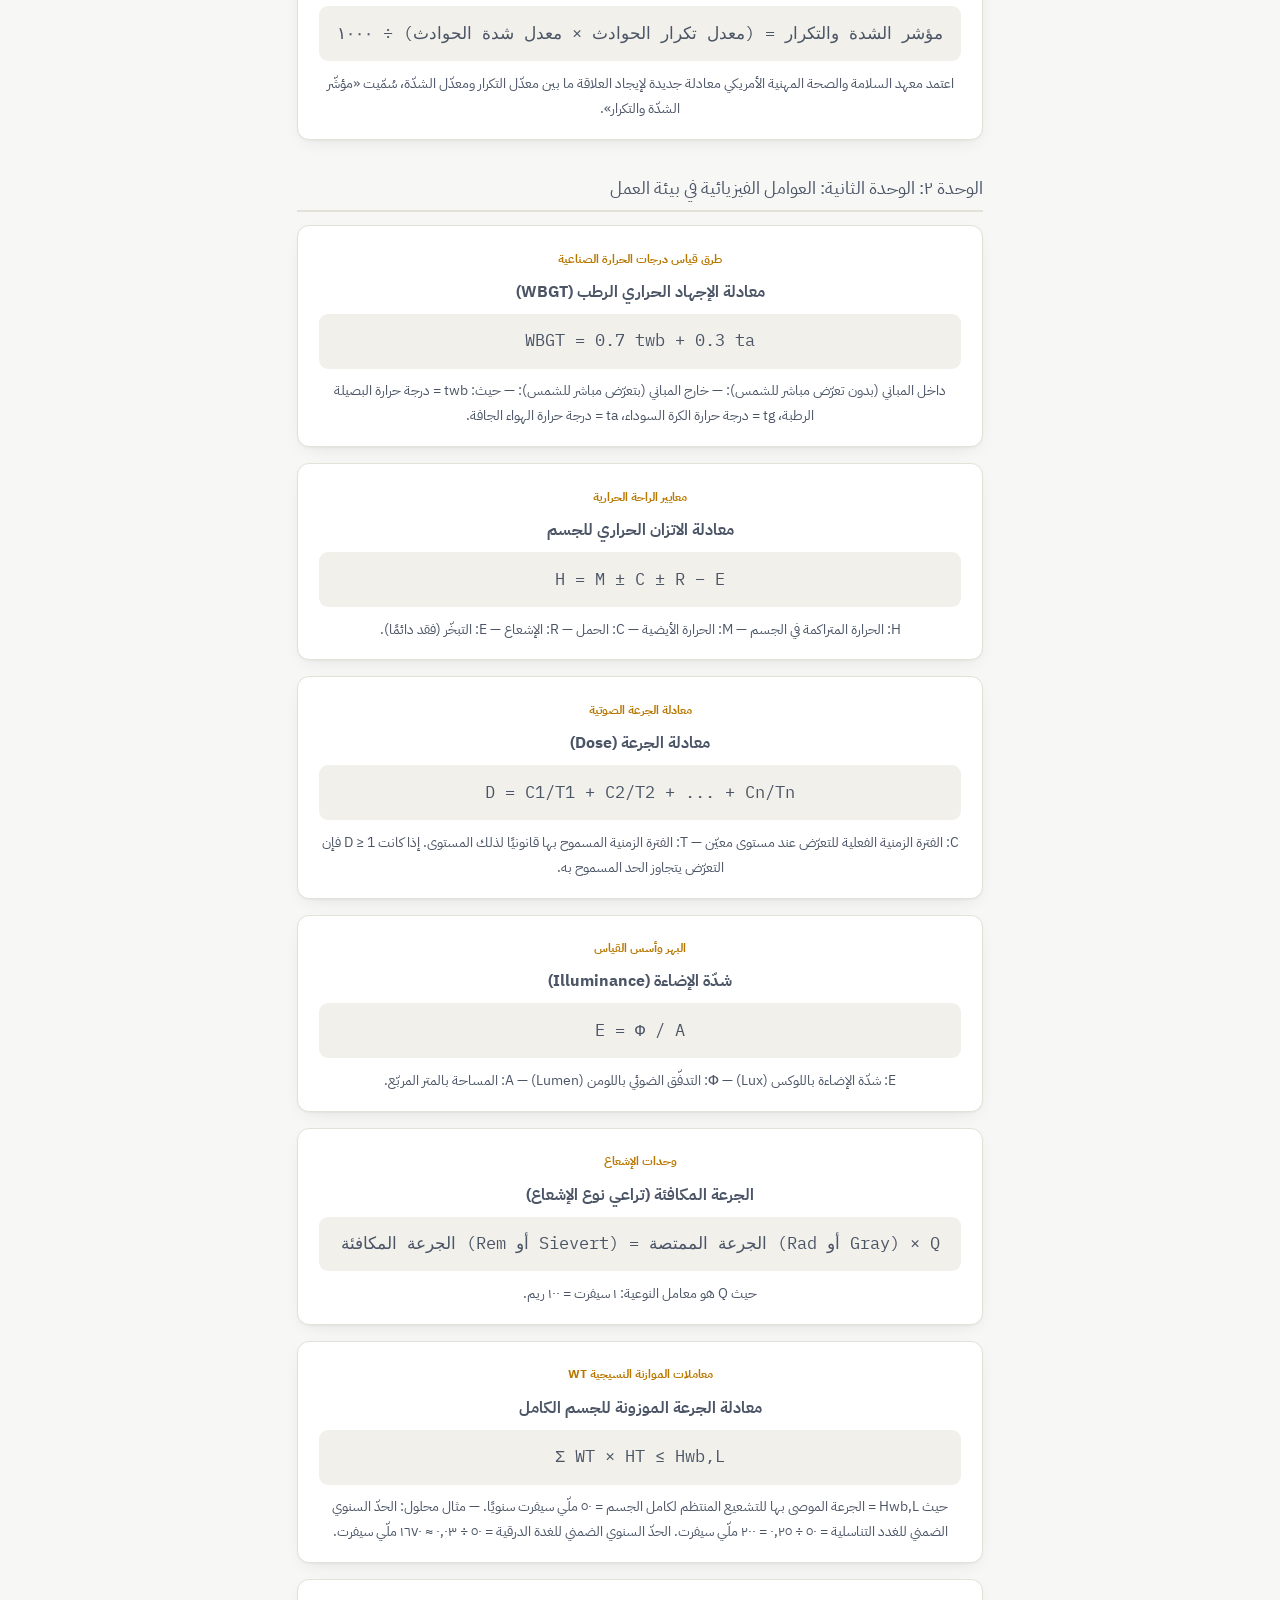
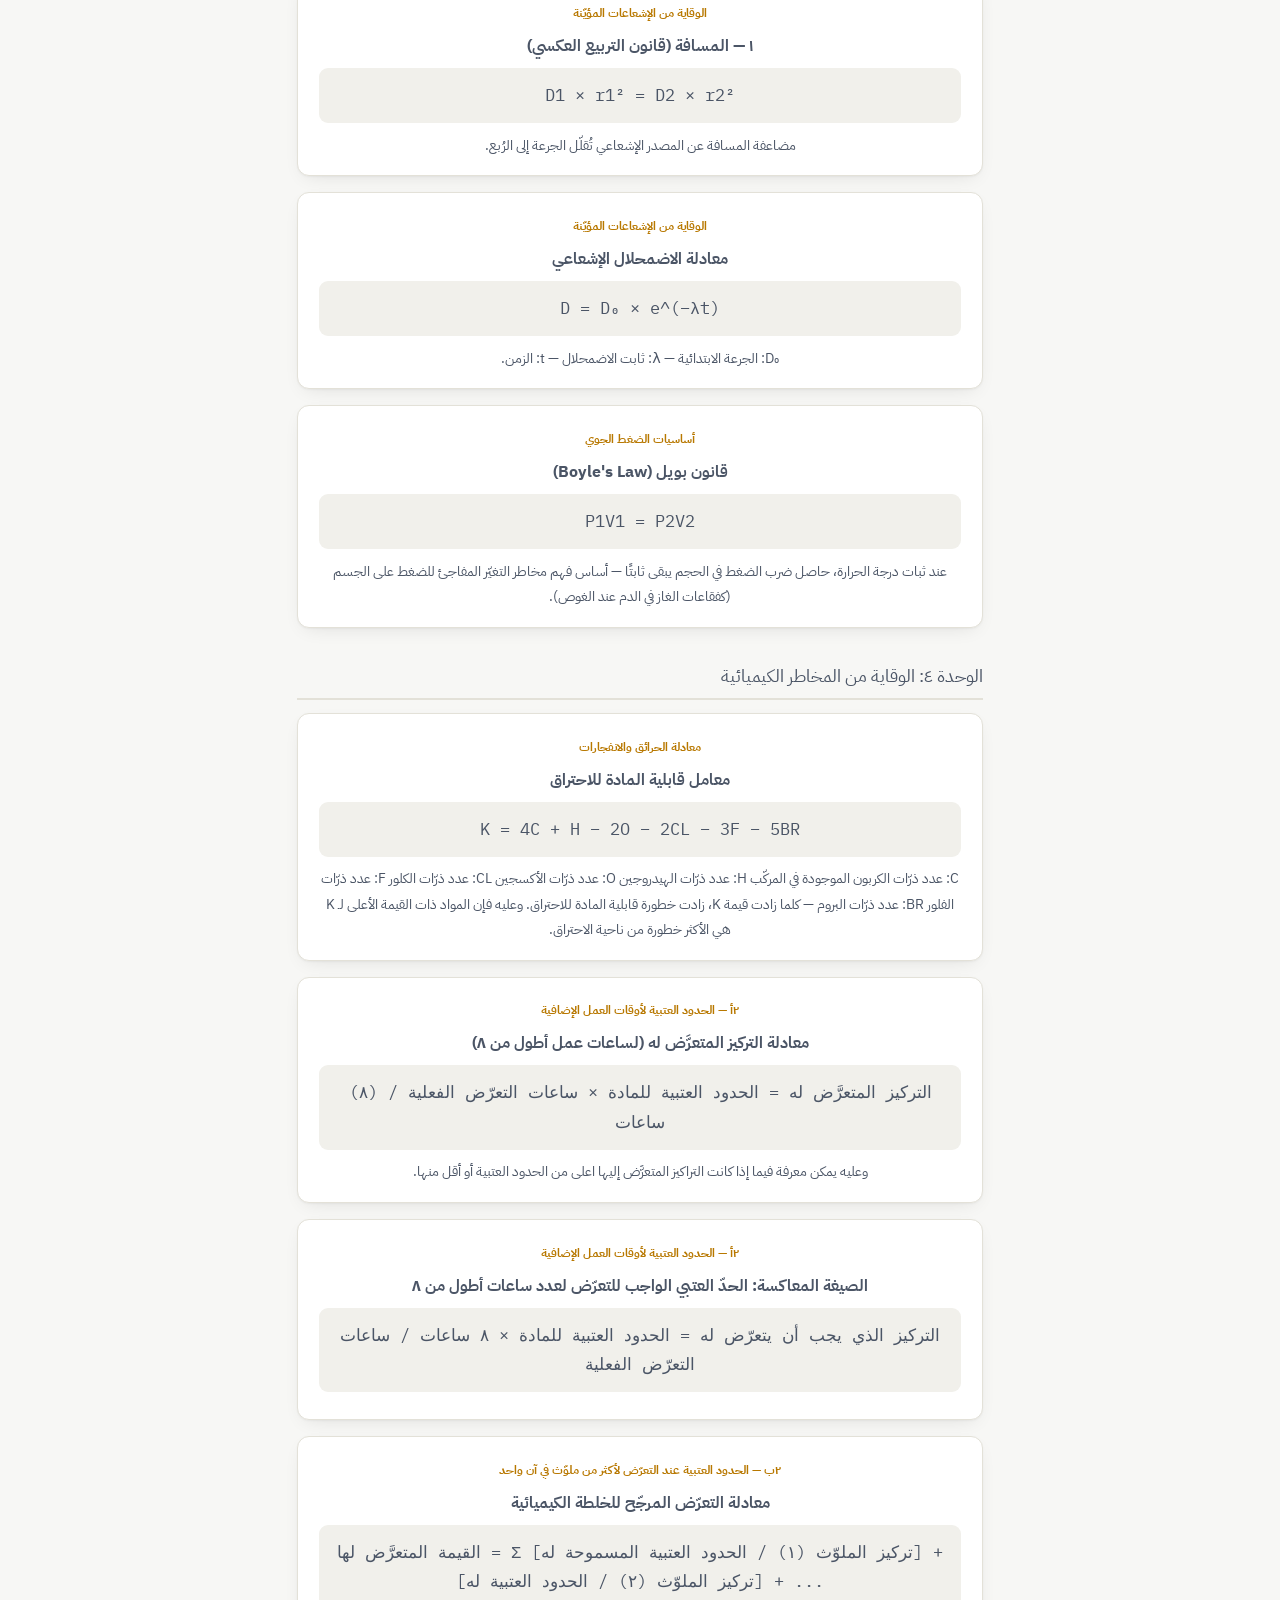
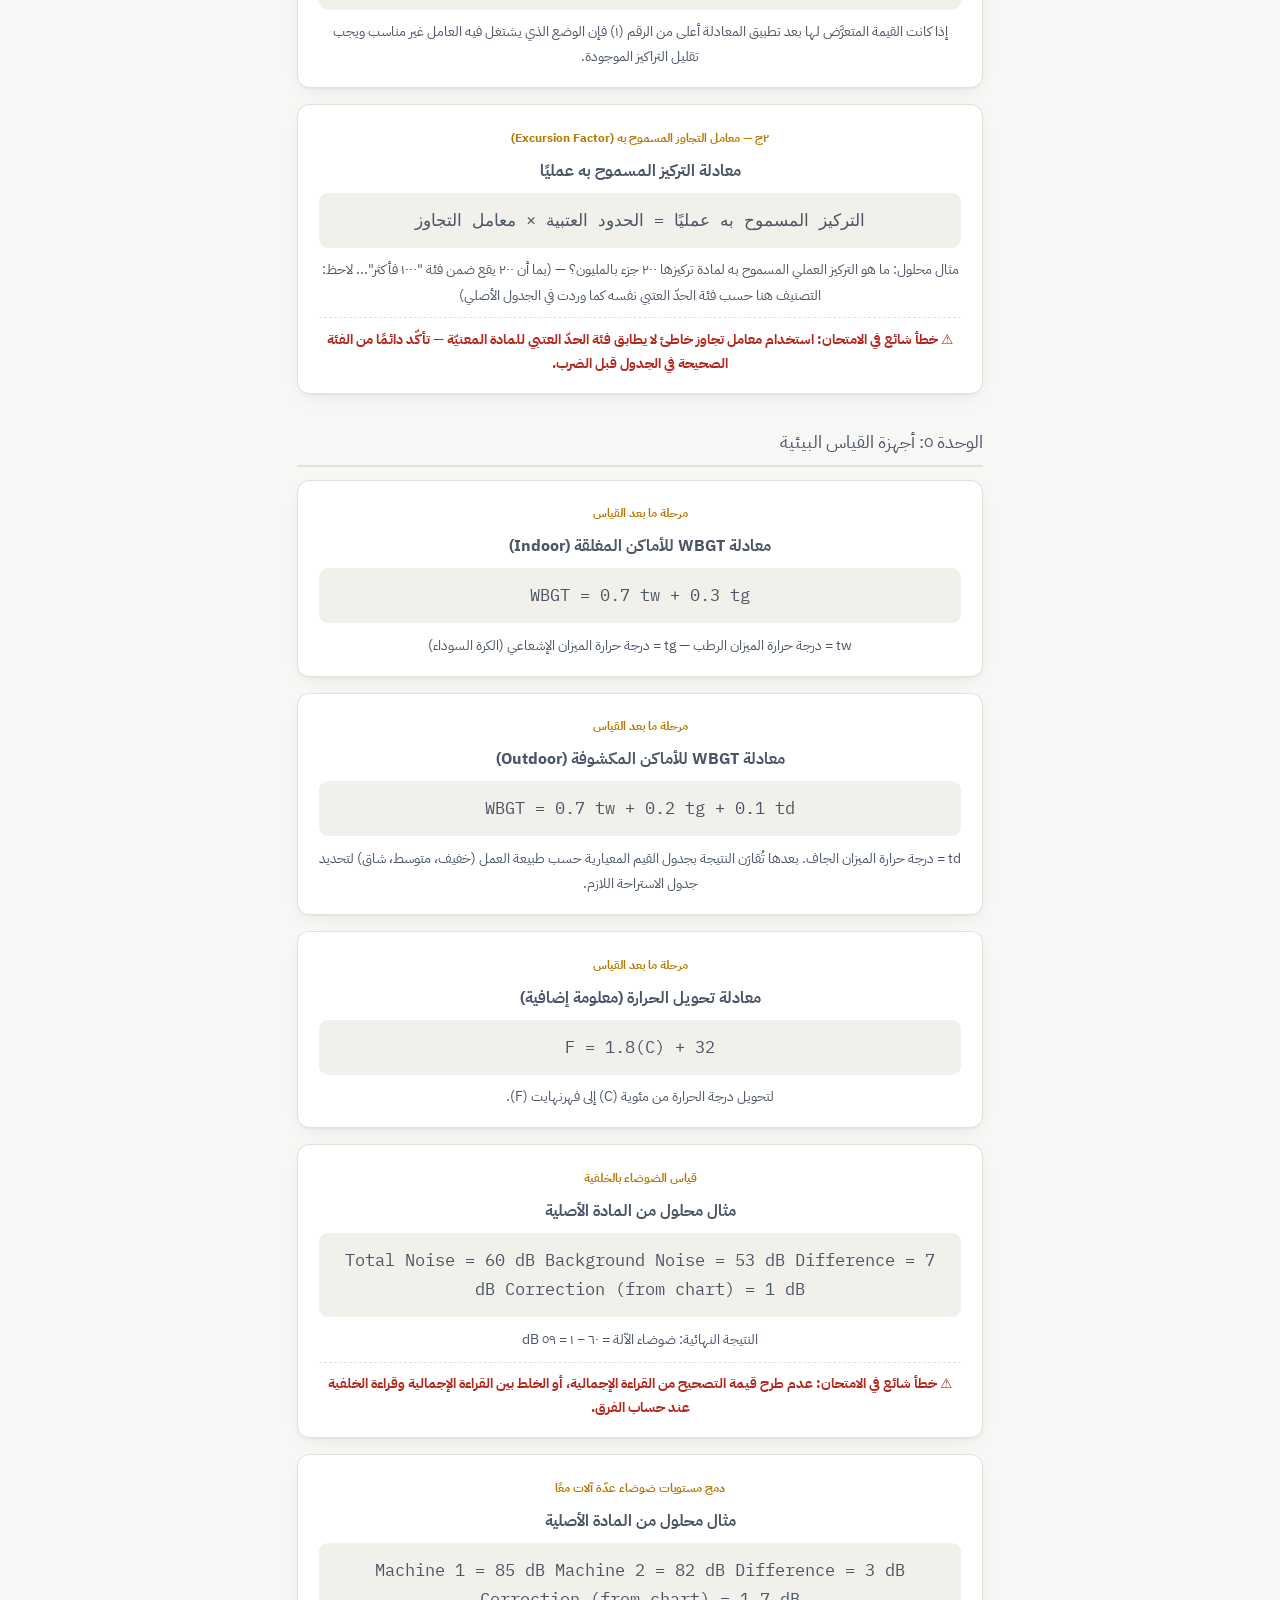
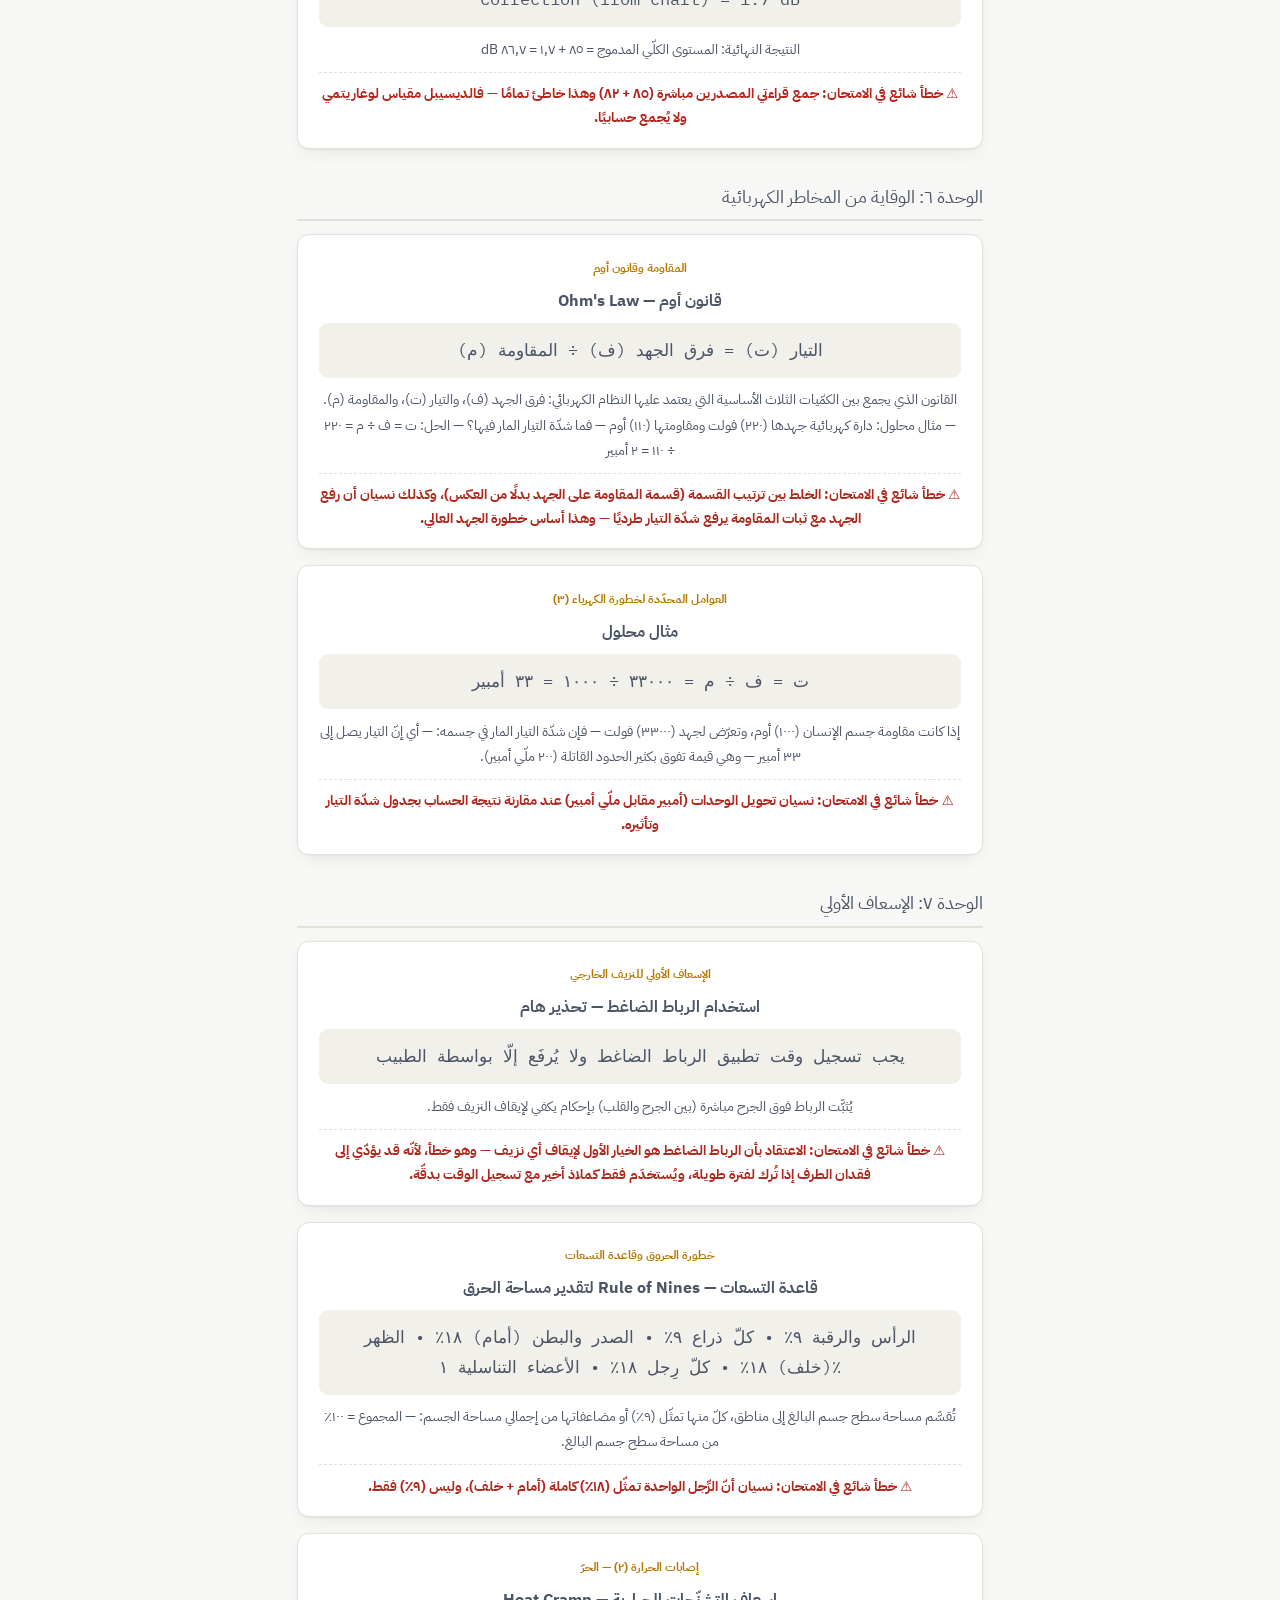
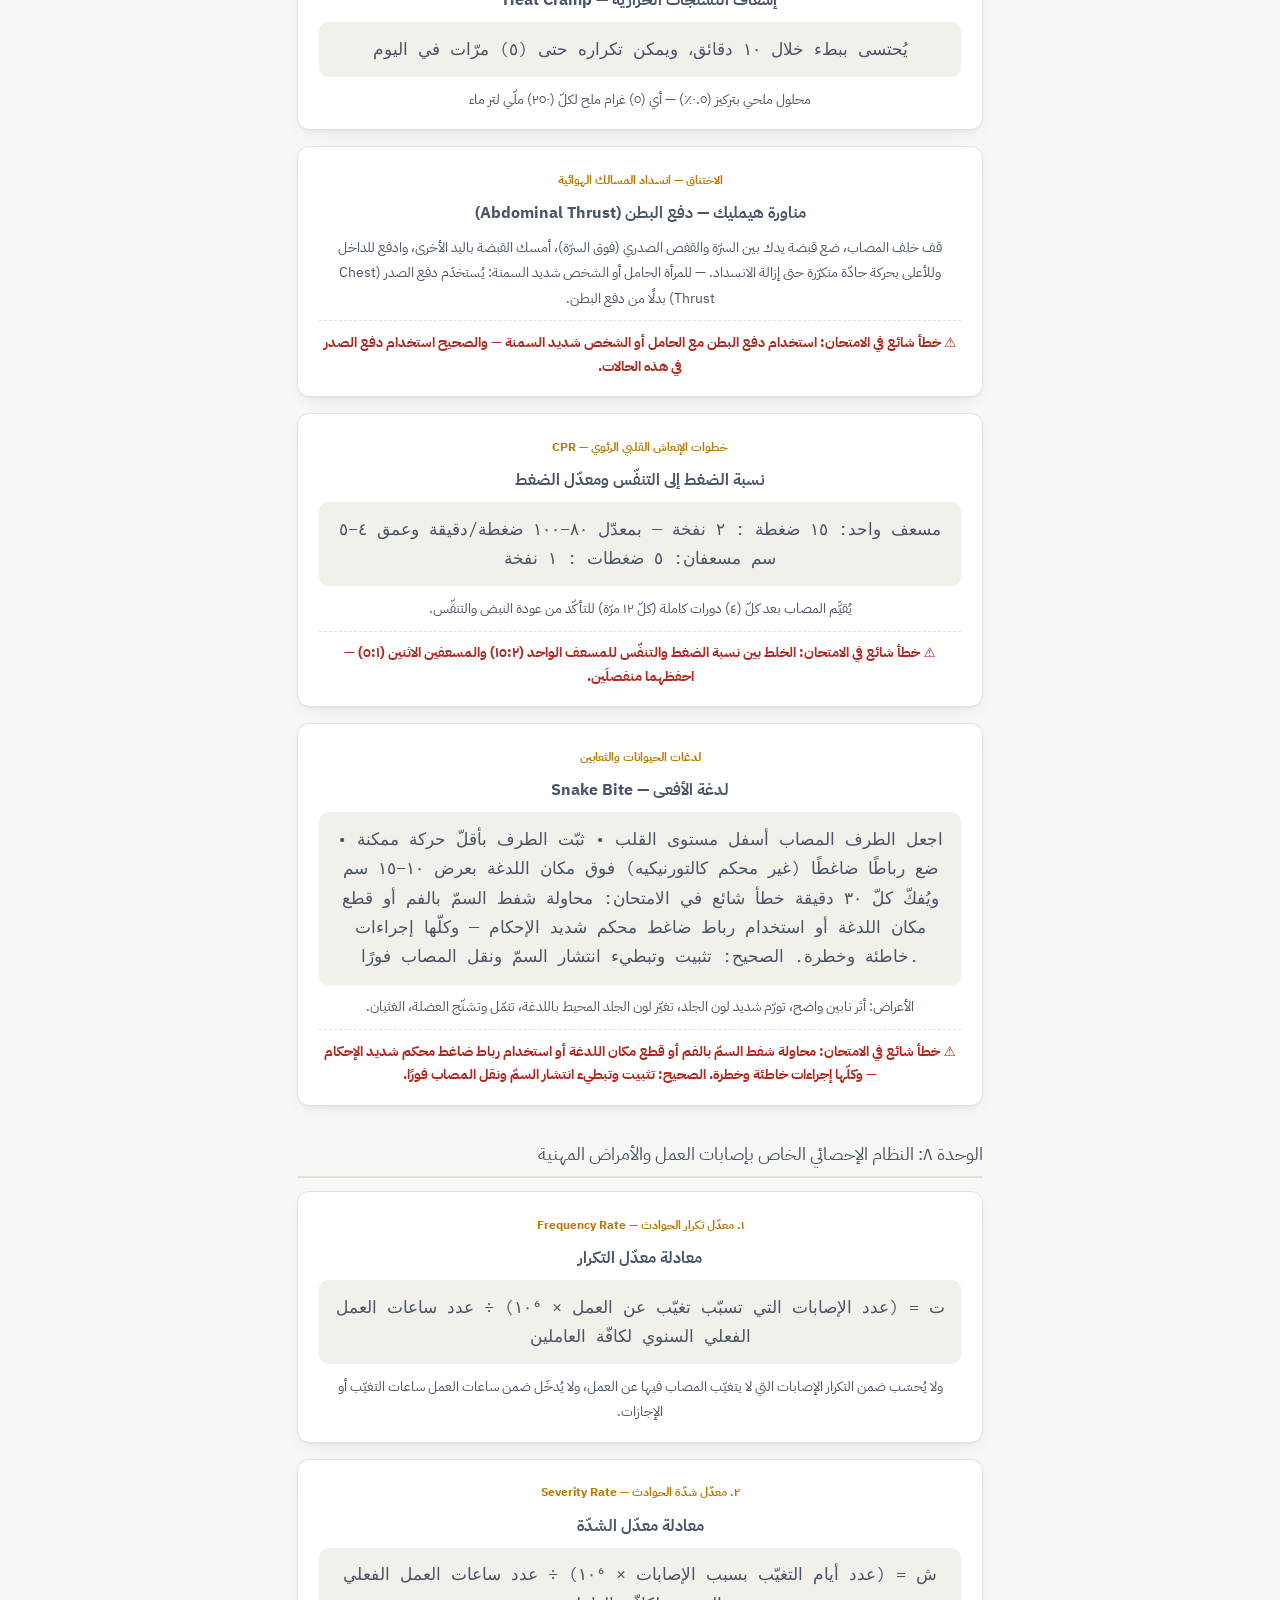
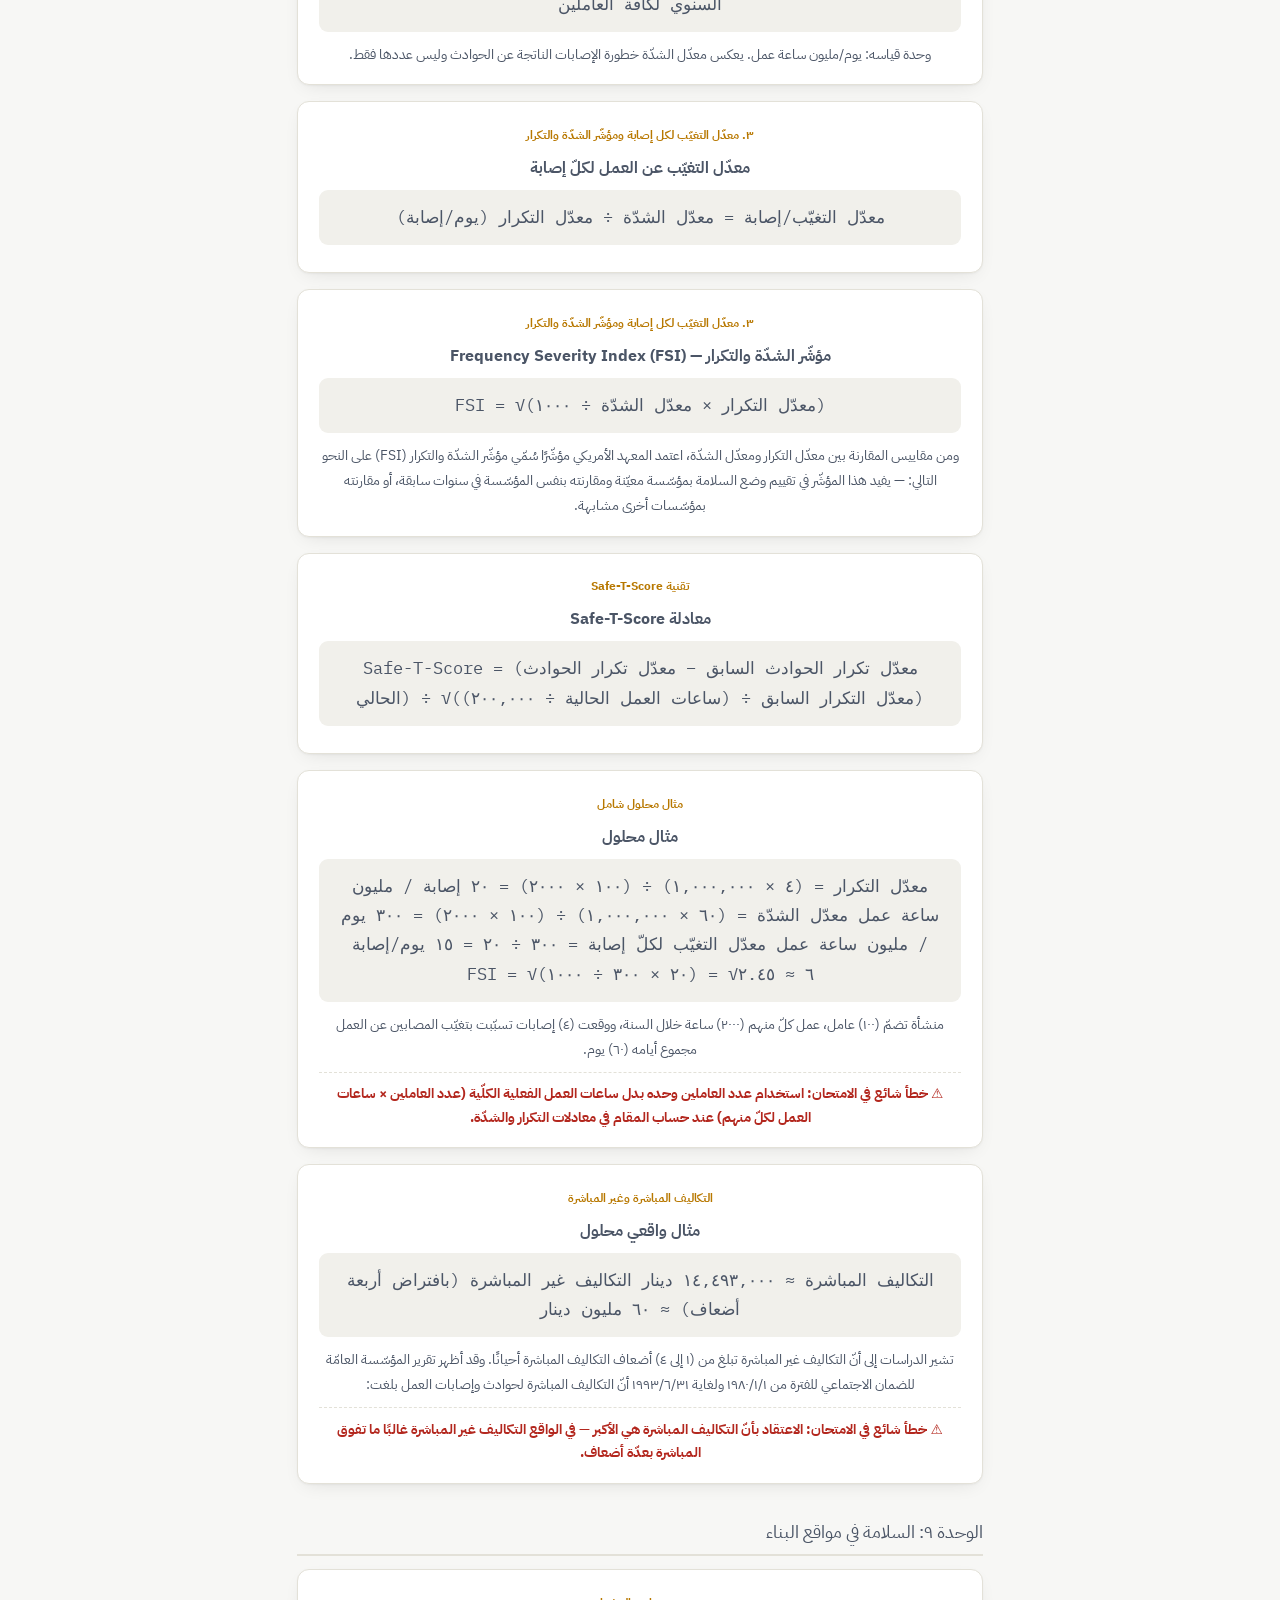
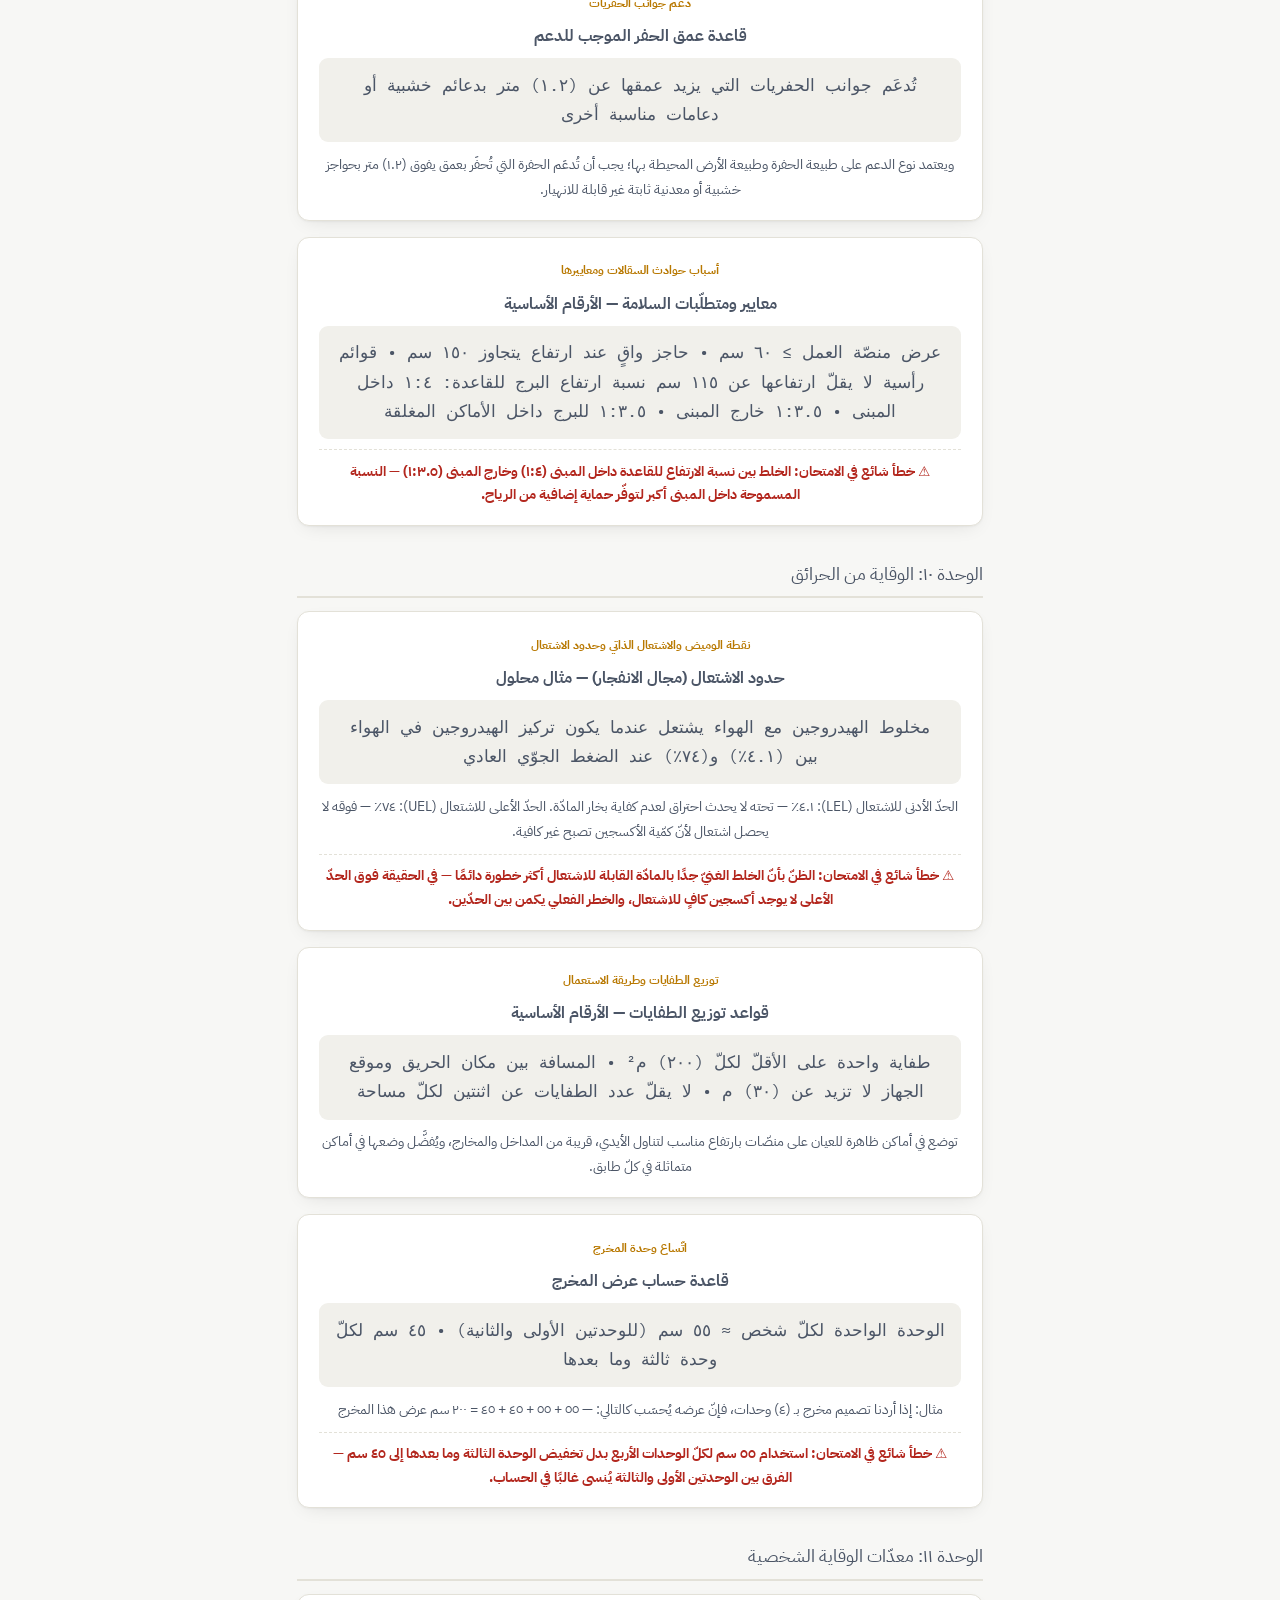
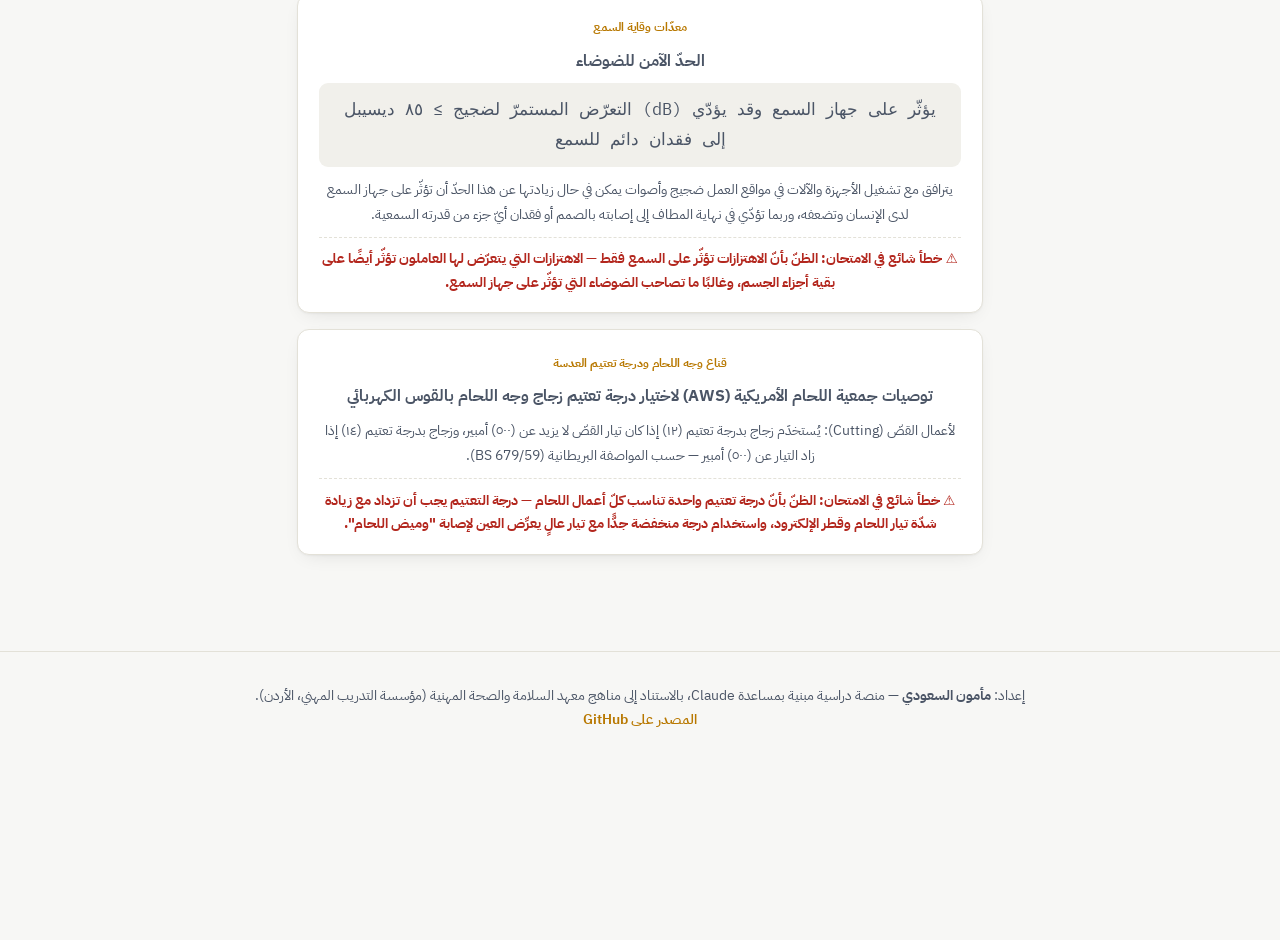
==== commit 32c423bb: "إجبار المتصفح على تحميل التنسيق الجديد Co-Authored-By: Claude Opus 5.5 <noreply@anthropic.com> Claud" ====
--- a/equations.html
+++ b/equations.html
@@ -8,7 +8,7 @@
 <link rel="preconnect" href="https://fonts.googleapis.com">
 <link rel="preconnect" href="https://fonts.gstatic.com" crossorigin>
 <link href="https://fonts.googleapis.com/css2?family=IBM+Plex+Sans+Arabic:wght@400;500;600;700;800&family=IBM+Plex+Mono:wght@500&display=swap" rel="stylesheet">
-<link rel="stylesheet" href="assets/style.css">
+<link rel="stylesheet" href="assets/style.css?v=2">
 <style>
   .eq-card{background:var(--surface); border:1px solid var(--line); border-radius:var(--radius); padding:1.1rem 1.3rem; margin-bottom:1rem; box-shadow:var(--shadow);}
   .eq-unit-tag{display:inline-flex; align-items:center; gap:.4rem; font-size:.72rem; font-weight:700; color:var(--brand-2-deep); margin-bottom:.5rem;}
@@ -72,7 +72,7 @@
   </div>
 </footer>
 
-<script src="assets/app.js"></script>
+<script src="assets/app.js?v=2"></script>
 <script>
 function toAr(n){ const d=['٠','١','٢','٣','٤','٥','٦','٧','٨','٩']; return String(n).split('').map(c=>/[0-9]/.test(c)?d[+c]:c).join(''); }
 let ALL_EQ = [];
--- a/assets/style.css
+++ b/assets/style.css
@@ -60,6 +60,16 @@
   .search-wrap{order:11; flex-basis:100%; max-width:none; margin:0;}
 }
 
+/* search on its own row under the nav (desktop) so it never gets squeezed */
+@media (min-width:981px){
+  .header-row{flex-wrap:wrap; row-gap:.6rem;}
+  .theme-btn{margin-inline-start:auto;}
+  .search-wrap{order:5; flex:1 1 100%; max-width:none; margin:0;}
+}
+@media (min-width:981px) and (max-width:1180px){
+  nav.top{margin-inline-start:0; gap:.1rem;}
+  nav.top a{padding:.45rem .5rem; font-size:.86rem;}
+}
 .search-results{position:absolute; top:calc(100% + .5rem); inset-inline:0; background:var(--surface); border:1px solid var(--line); border-radius:12px; box-shadow:var(--shadow); max-height:70vh; overflow:auto; z-index:60; display:none;}
 .search-results.open{display:block;}
 .search-results .sr-item{display:block; padding:.7rem .9rem; border-bottom:1px solid var(--line); text-decoration:none; color:var(--ink);}
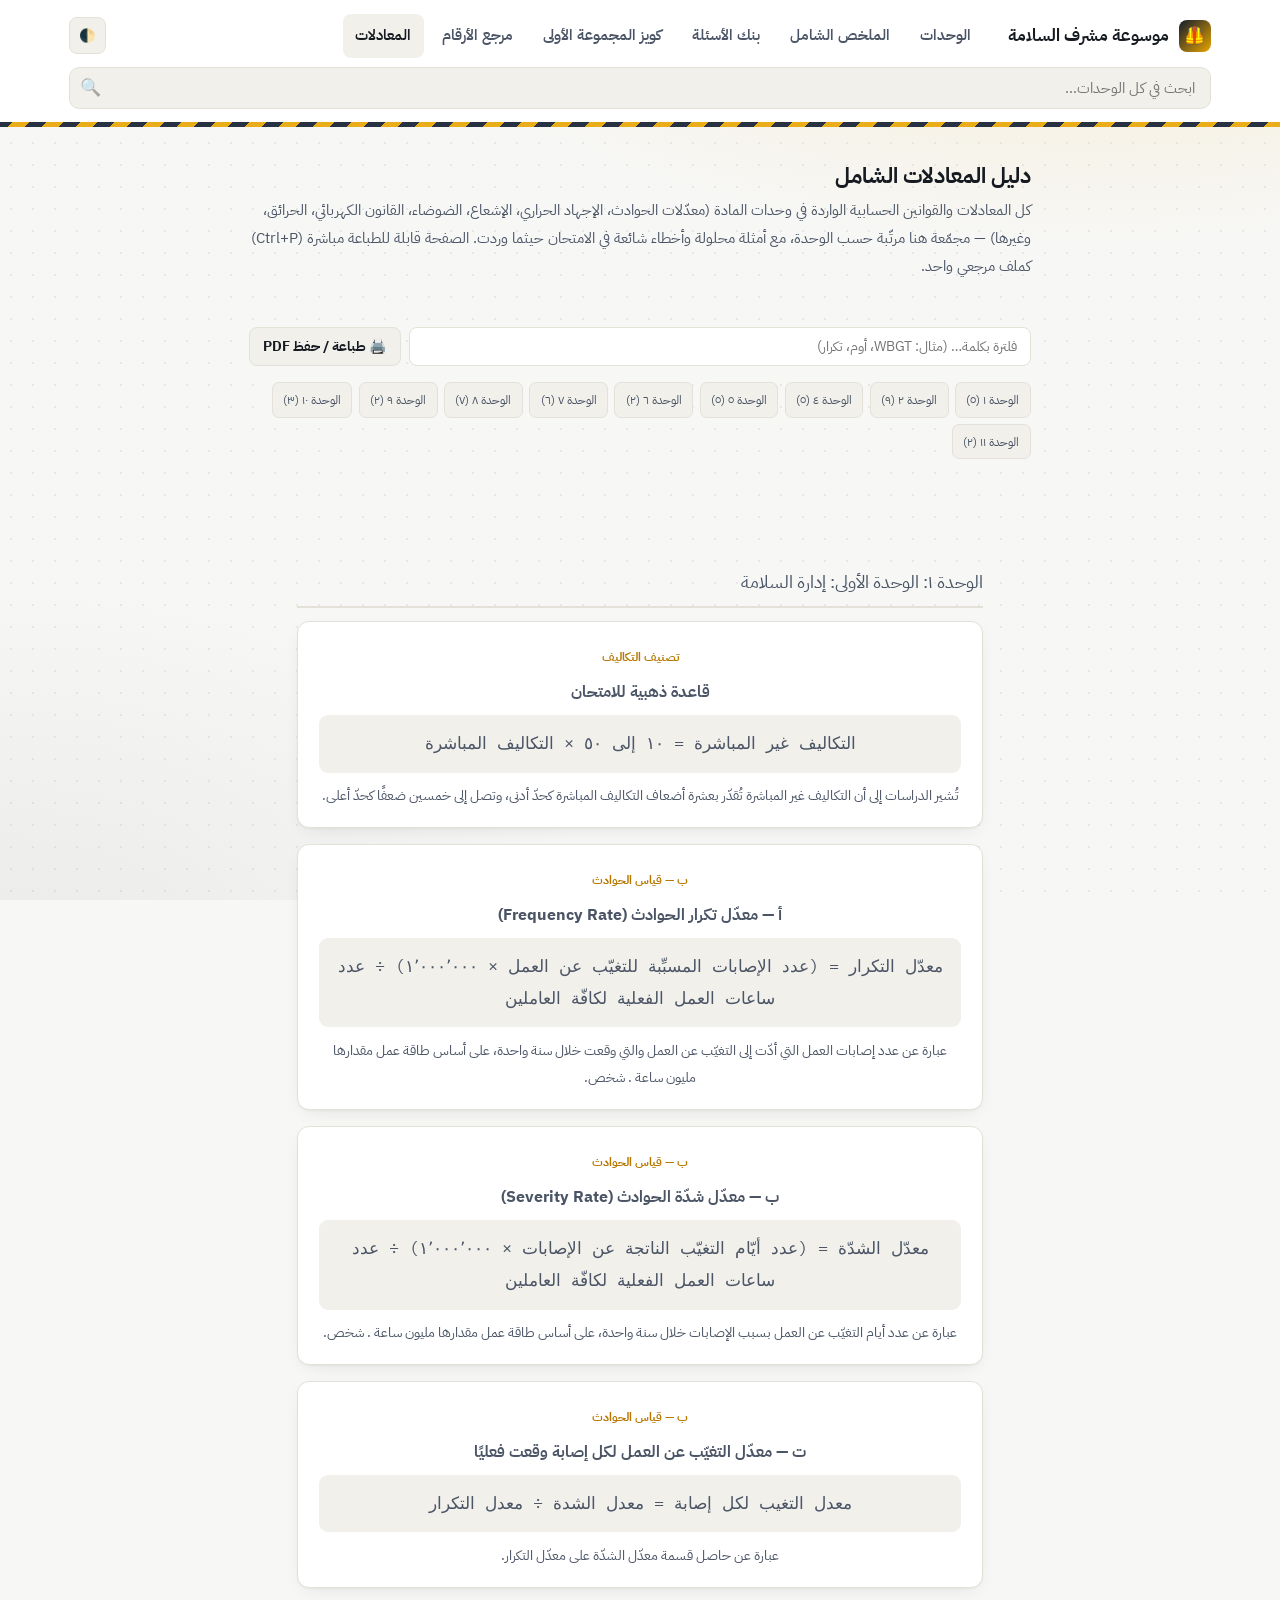
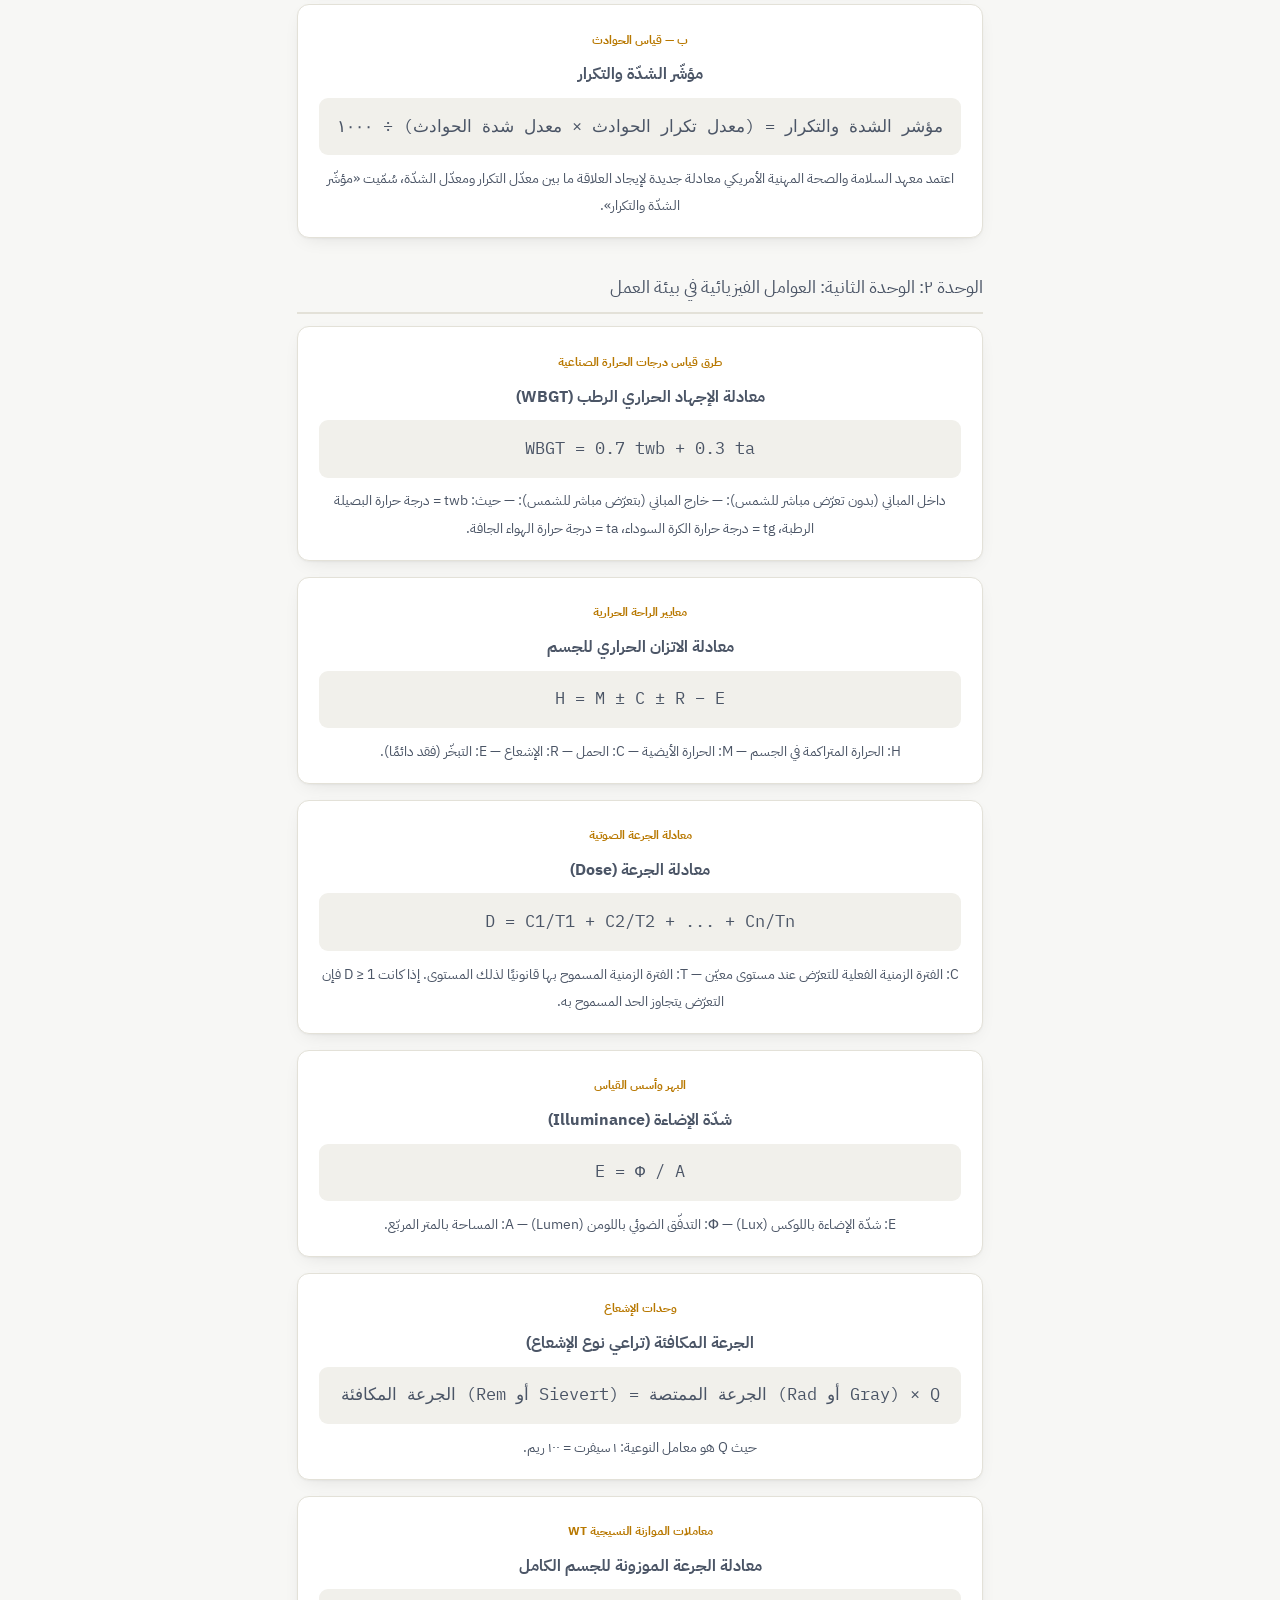
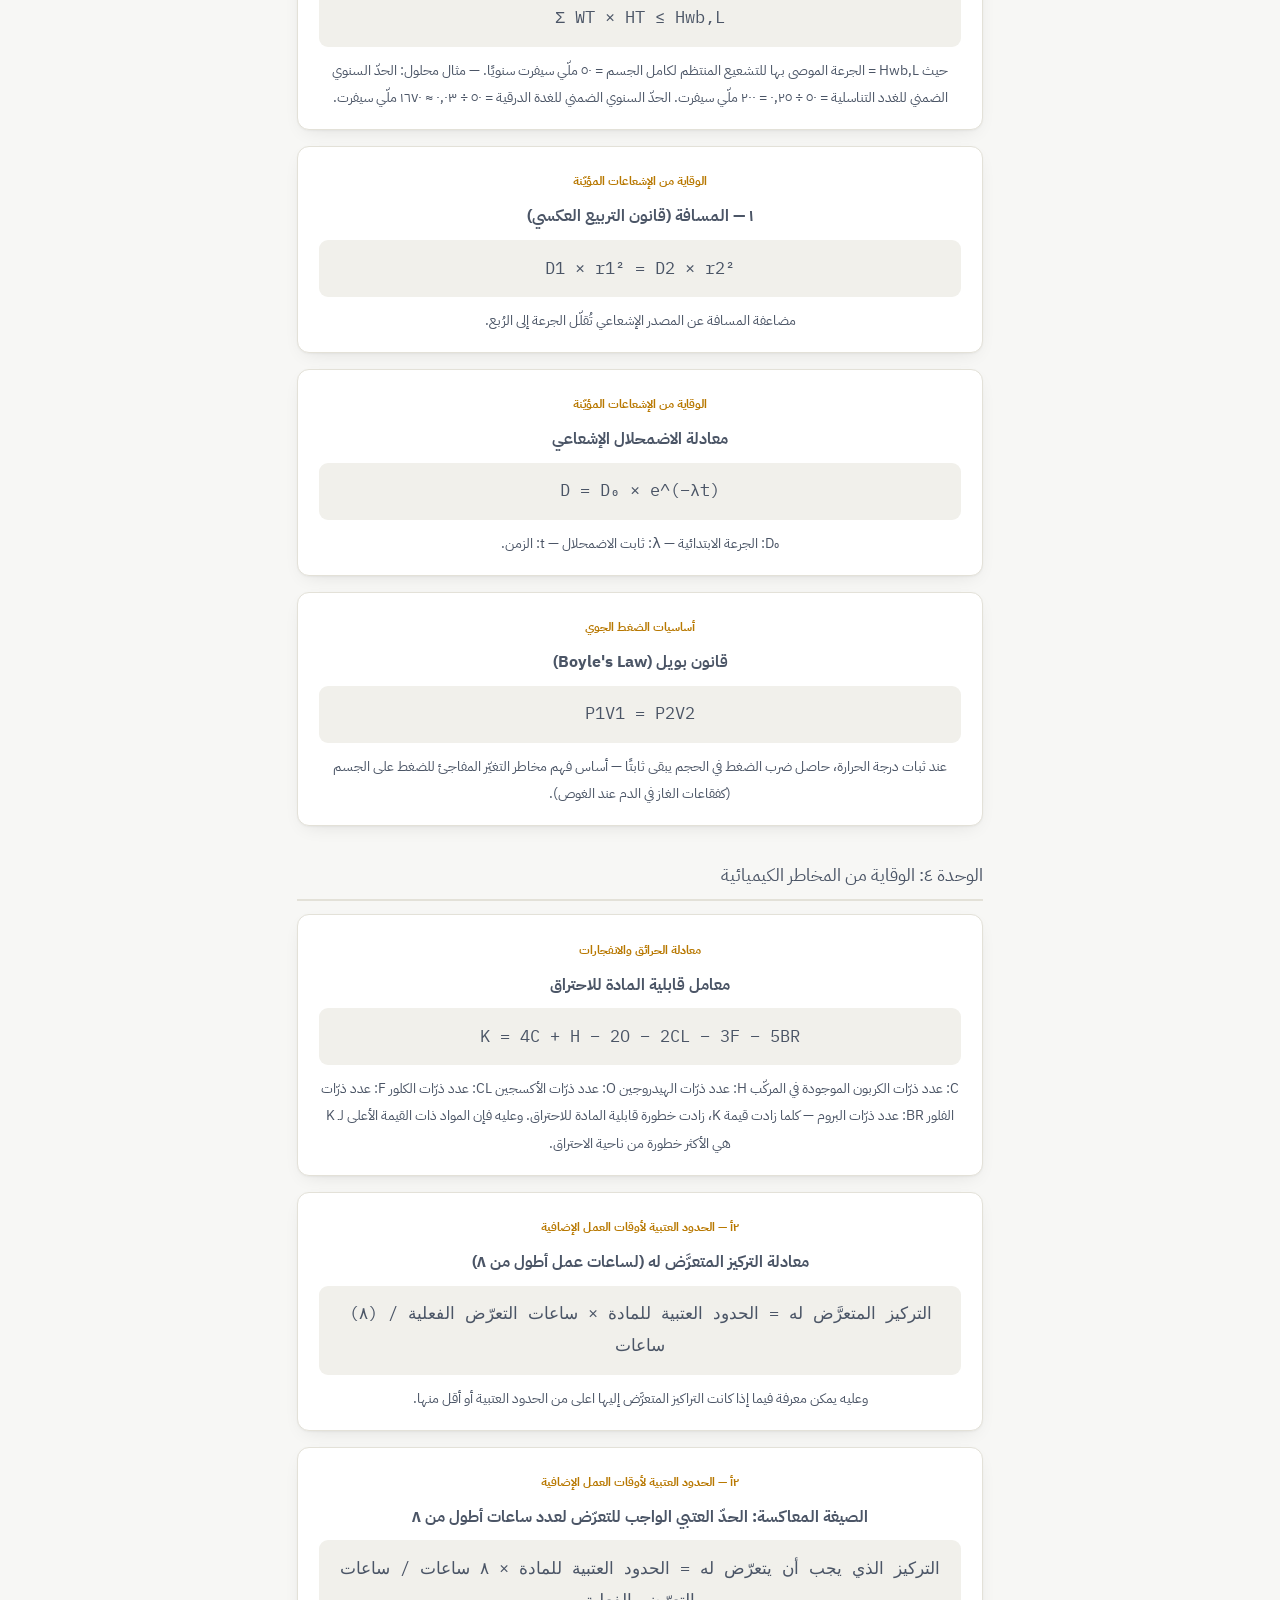
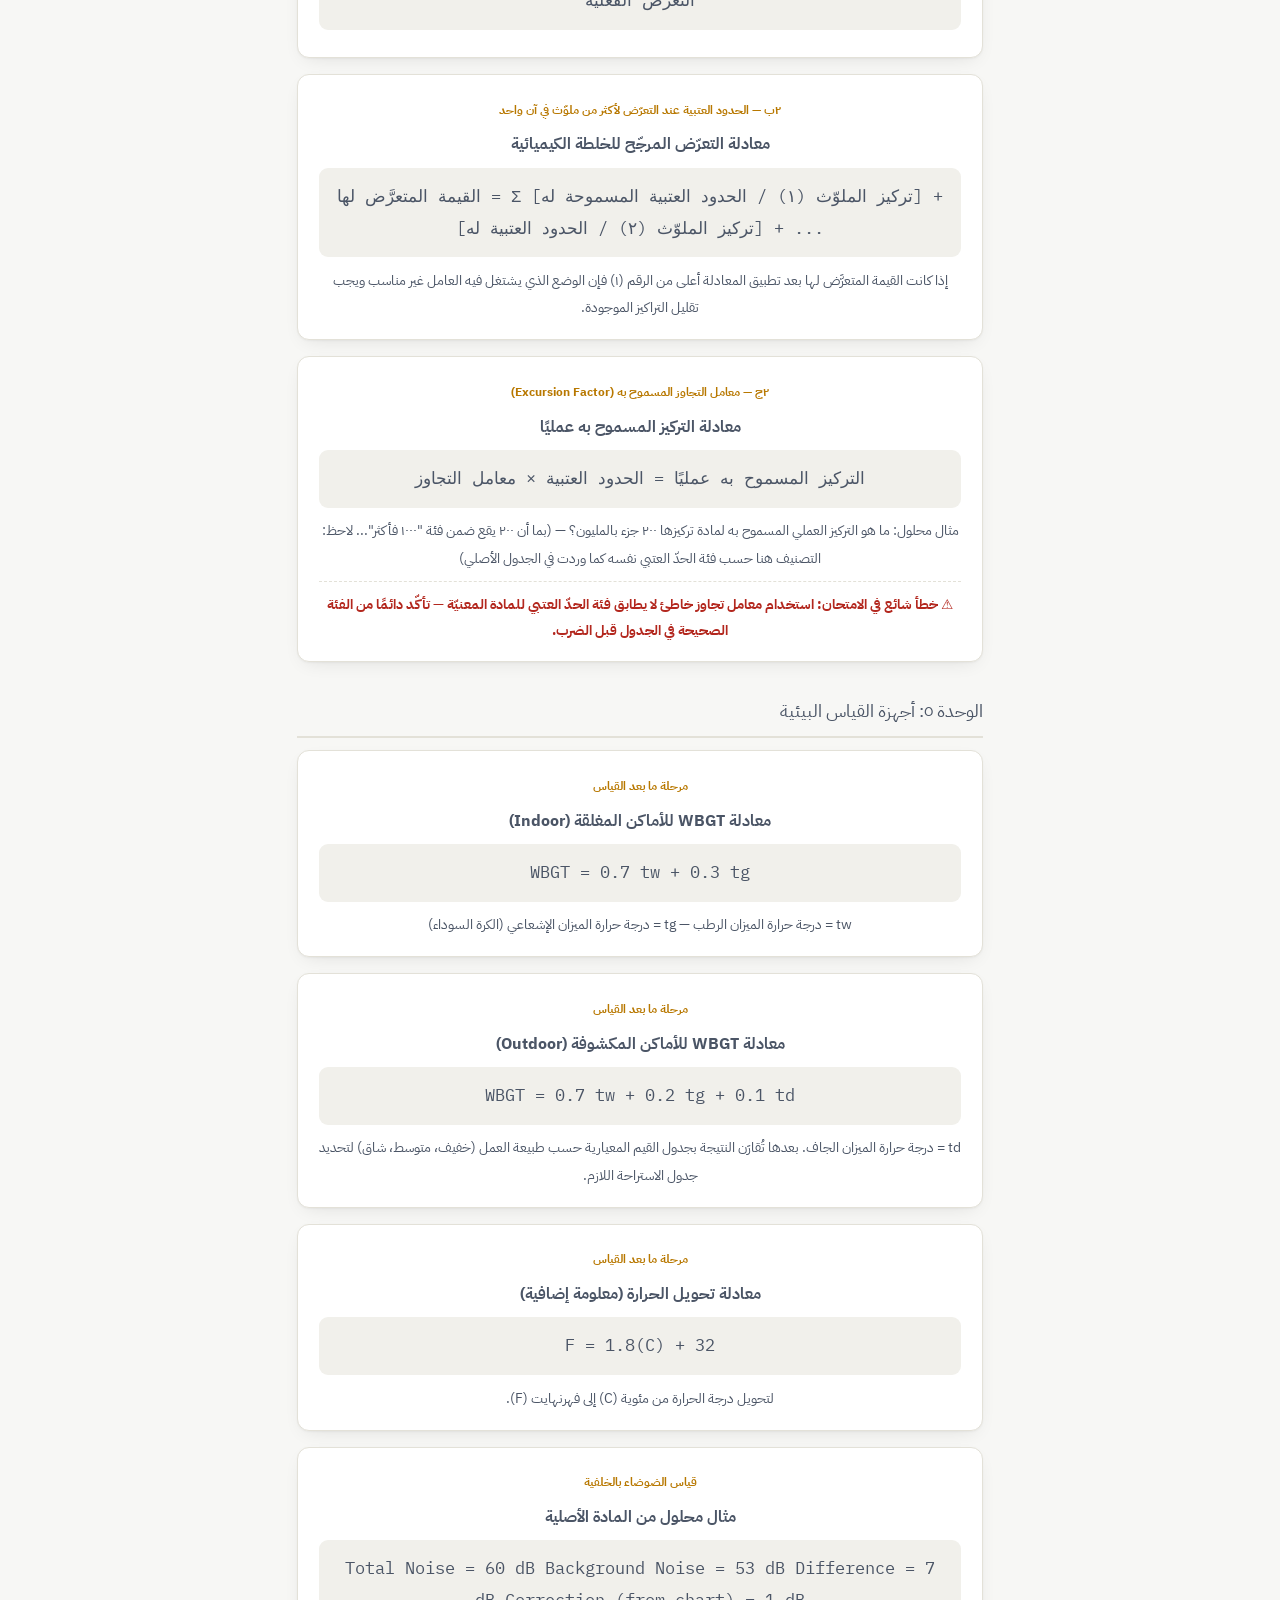
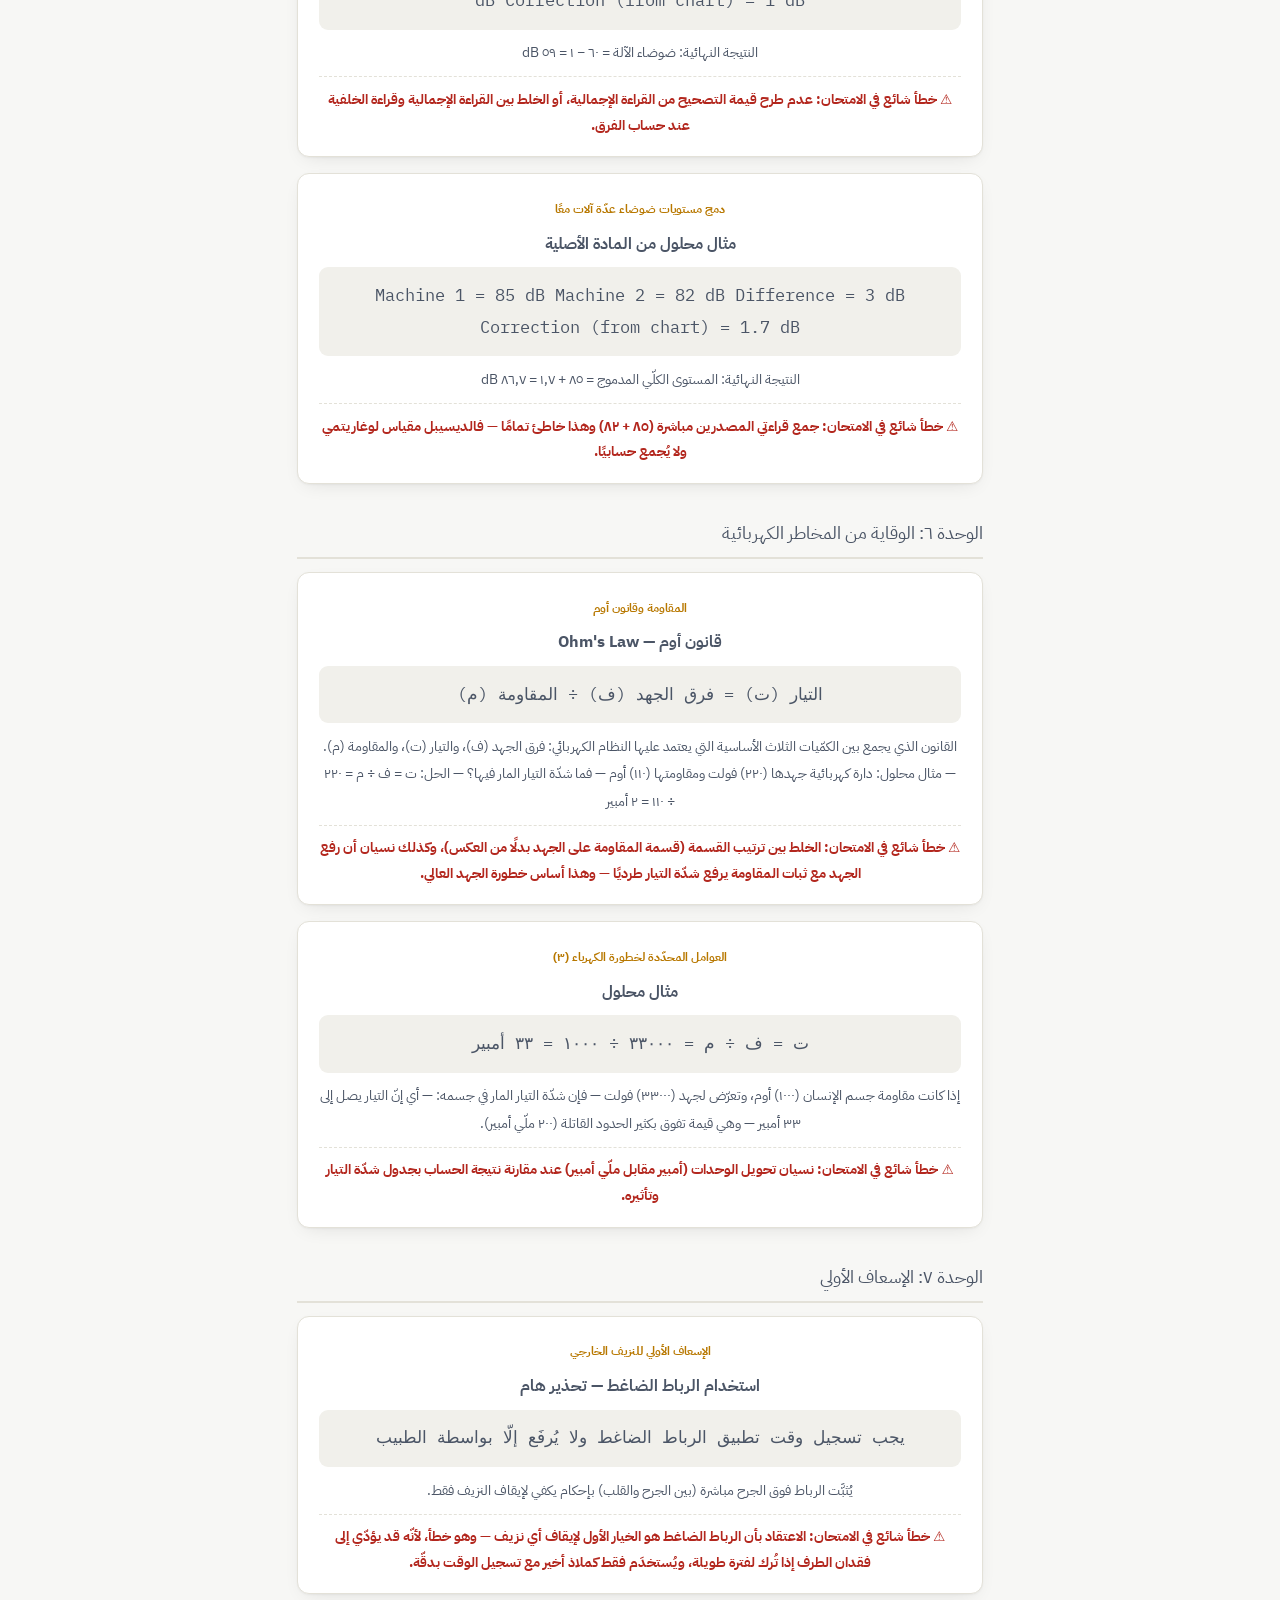
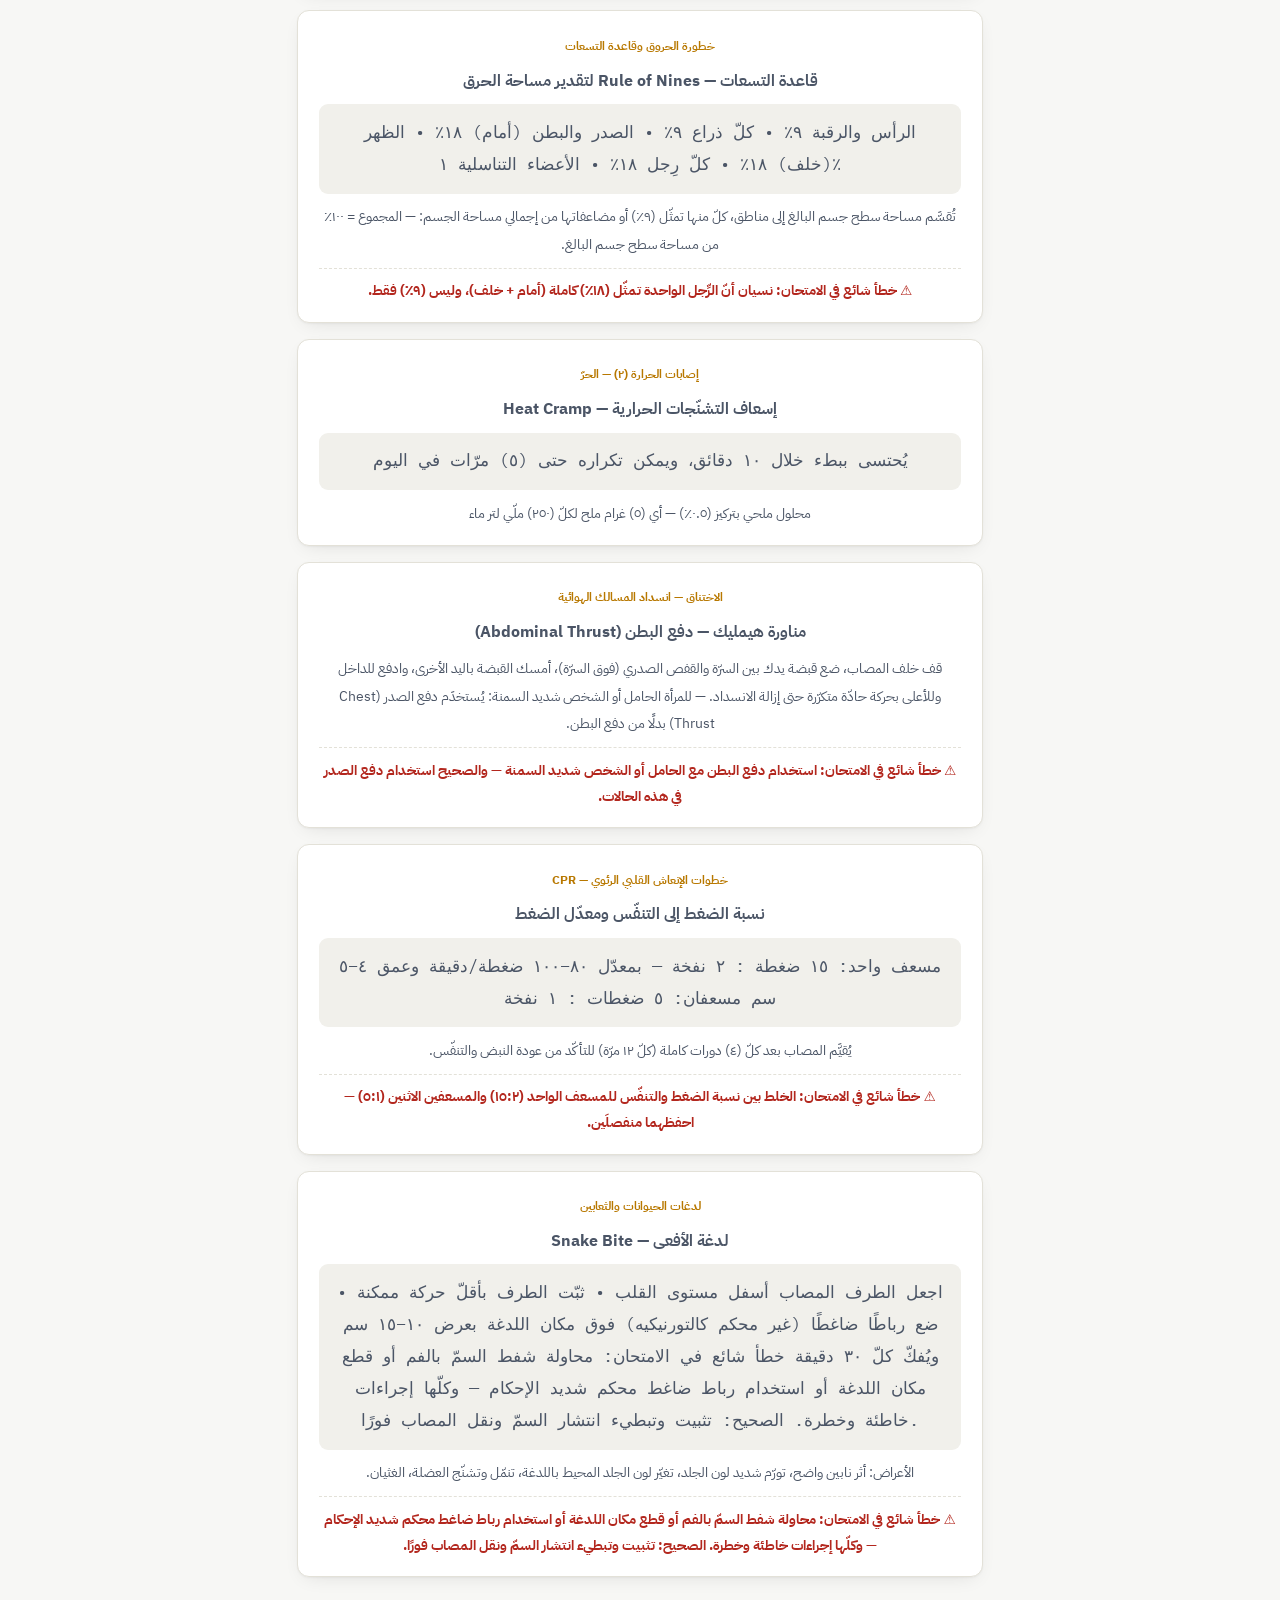
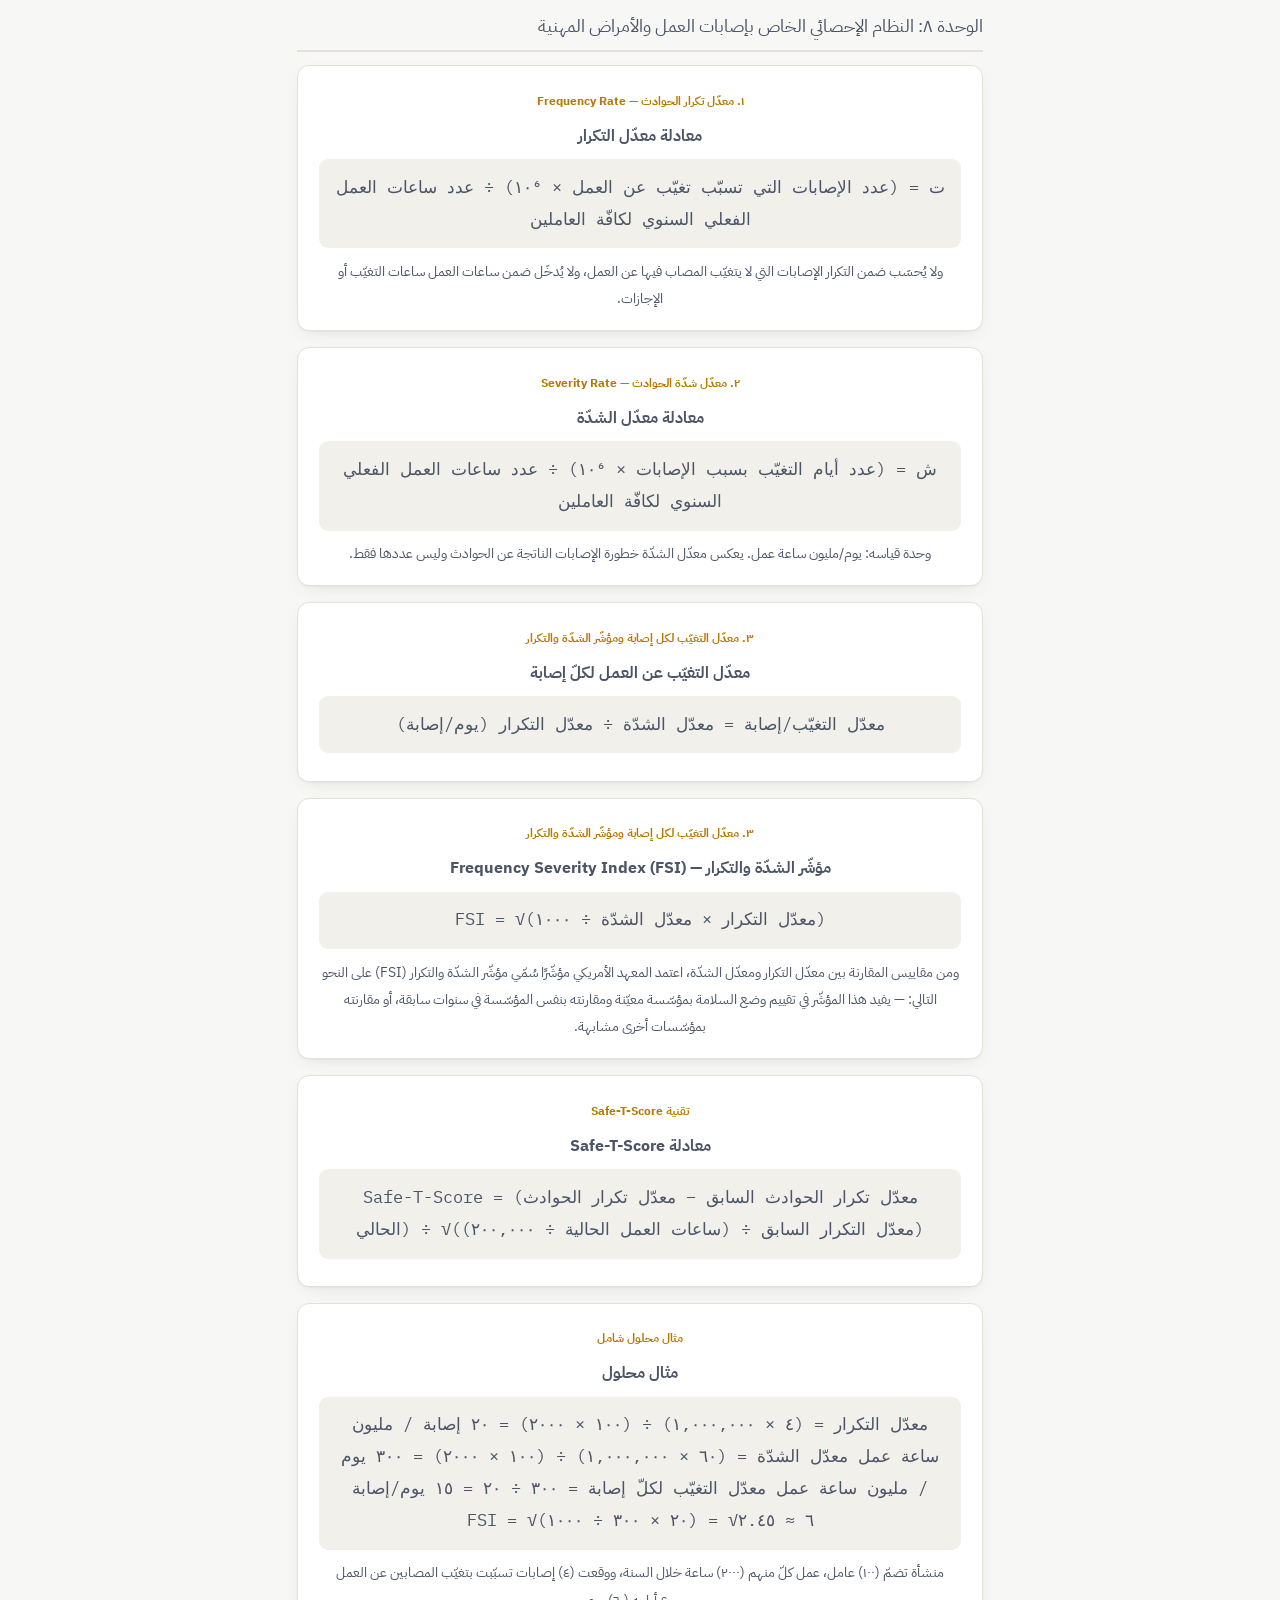
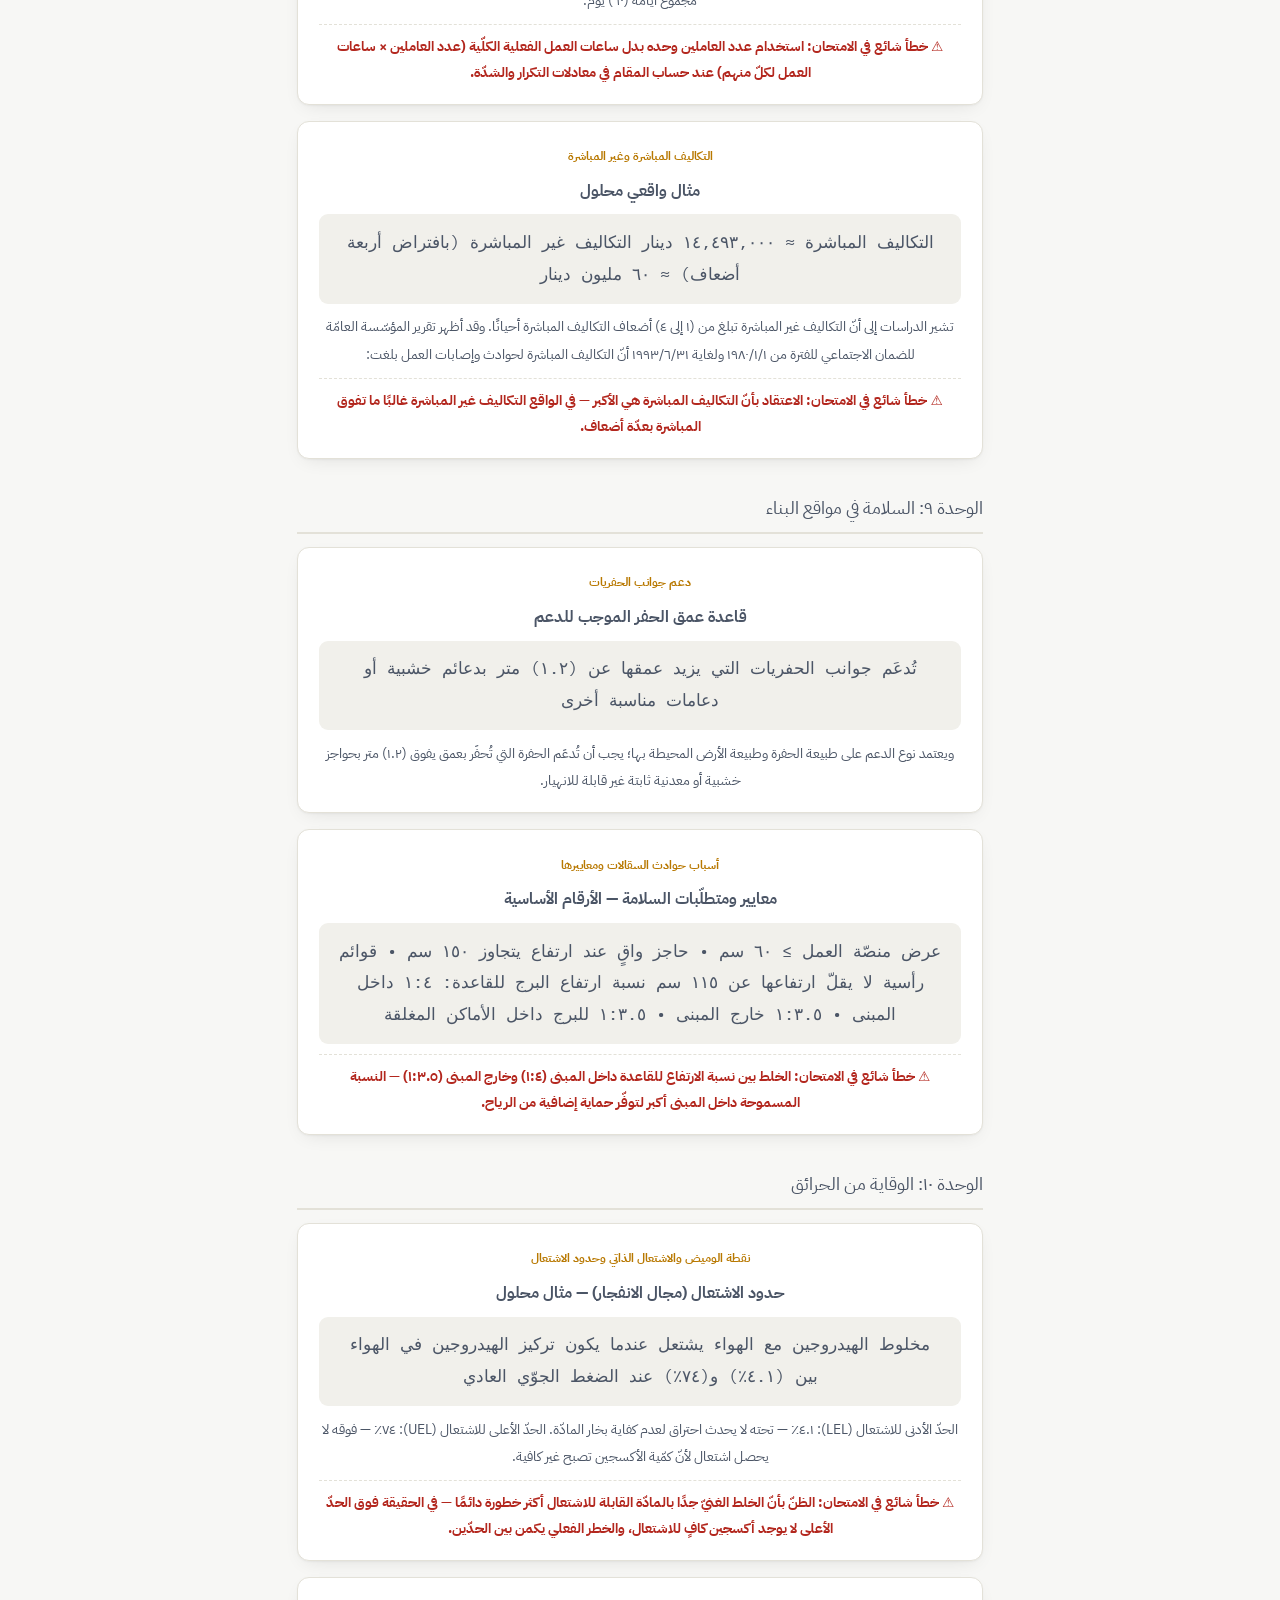
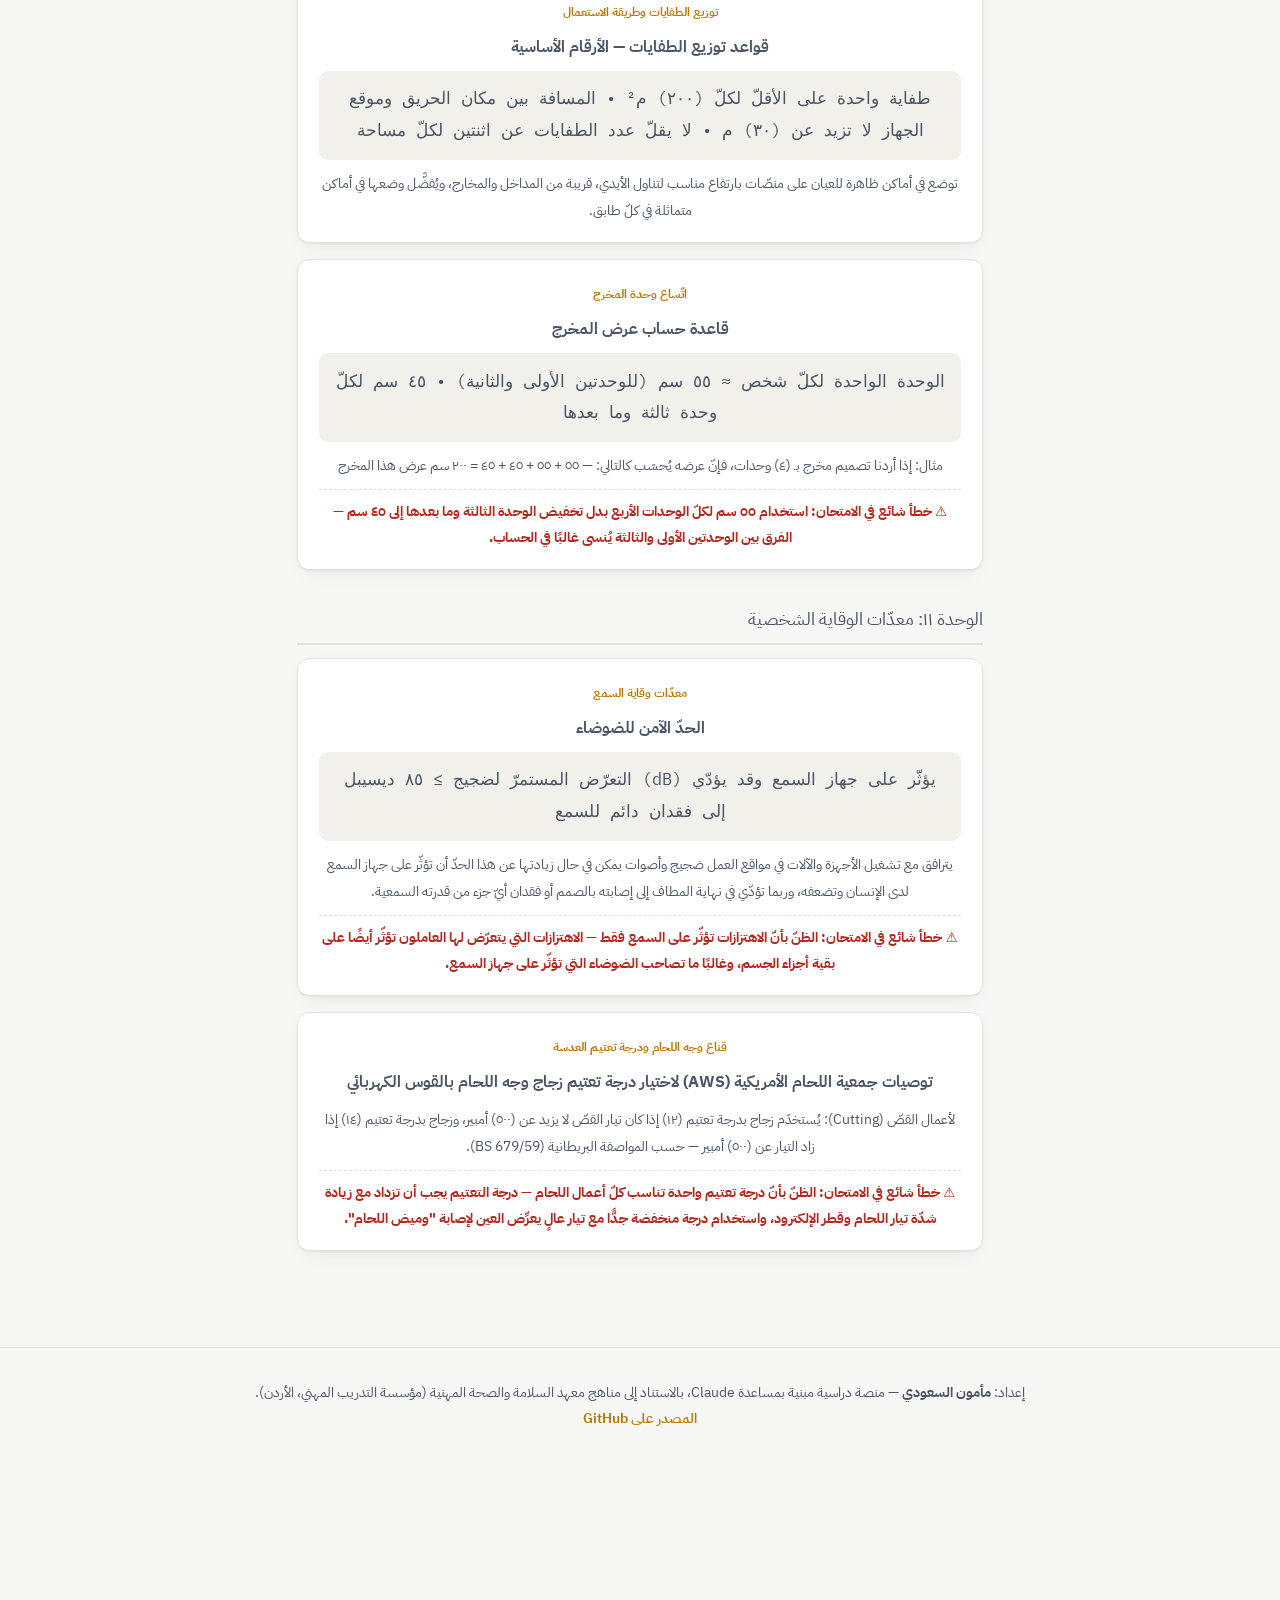
==== commit 1344145d: "خلفية منقطة مع شريط تحذيري، ومسافات أريح للقراءة، وإصلاح عرض صفحات الوحدات Co-Authored-By: Claude Op" ====
--- a/equations.html
+++ b/equations.html
@@ -8,7 +8,7 @@
 <link rel="preconnect" href="https://fonts.googleapis.com">
 <link rel="preconnect" href="https://fonts.gstatic.com" crossorigin>
 <link href="https://fonts.googleapis.com/css2?family=IBM+Plex+Sans+Arabic:wght@400;500;600;700;800&family=IBM+Plex+Mono:wght@500&display=swap" rel="stylesheet">
-<link rel="stylesheet" href="assets/style.css?v=2">
+<link rel="stylesheet" href="assets/style.css?v=3">
 <style>
   .eq-card{background:var(--surface); border:1px solid var(--line); border-radius:var(--radius); padding:1.1rem 1.3rem; margin-bottom:1rem; box-shadow:var(--shadow);}
   .eq-unit-tag{display:inline-flex; align-items:center; gap:.4rem; font-size:.72rem; font-weight:700; color:var(--brand-2-deep); margin-bottom:.5rem;}
--- a/assets/style.css
+++ b/assets/style.css
@@ -210,6 +210,96 @@
 .loading{padding:3rem; text-align:center; color:var(--ink-soft);}
 .empty-state{padding:2rem; text-align:center; color:var(--ink-soft);}
 
+/* =====================================================================
+   Background + breathing room (v3)
+   ===================================================================== */
+:root{
+  --bg-dot:rgba(16,27,45,.07);
+  --bg-glow:rgba(232,164,0,.18);
+  --bg-glow-2:rgba(16,27,45,.06);
+}
+:root[data-theme="dark"]{
+  --bg-dot:rgba(255,255,255,.05);
+  --bg-glow:rgba(232,164,0,.10);
+  --bg-glow-2:rgba(80,120,200,.08);
+}
+@media (prefers-color-scheme: dark){
+  :root:not([data-theme="light"]){
+    --bg-dot:rgba(255,255,255,.05);
+    --bg-glow:rgba(232,164,0,.10);
+    --bg-glow-2:rgba(80,120,200,.08);
+  }
+}
+body{
+  font-size:17px; line-height:1.9;
+  background-color:var(--bg);
+  background-image:
+    radial-gradient(1100px 520px at 85% -120px, var(--bg-glow), transparent 70%),
+    radial-gradient(900px 600px at 0% 110%, var(--bg-glow-2), transparent 70%),
+    radial-gradient(var(--bg-dot) 1.2px, transparent 1.3px);
+  background-size:100% 100%, 100% 100%, 22px 22px;
+  background-attachment:fixed;
+}
+/* safety-tape strip under the header */
+header.site{border-bottom:0;}
+header.site::after{
+  content:""; display:block; height:5px;
+  background:repeating-linear-gradient(-45deg, var(--brand-2) 0 12px, var(--brand) 12px 24px);
+  opacity:.9;
+}
+
+/* home */
+.hero{padding:3.6rem 0 2.2rem;}
+.hero h1{font-size:2.15rem; margin-bottom:.9rem; text-wrap:balance;}
+.hero p{font-size:1.08rem; line-height:2;}
+.stats-strip{gap:1rem; margin-top:1.9rem;}
+.stat-chip{padding:.6rem 1.25rem;}
+.tools-row{gap:1.2rem; margin:2.4rem 0 3.4rem;}
+.tool-card{padding:1.15rem 1.4rem; gap:.9rem;}
+.tool-card .ds{font-size:.84rem;}
+section.section-h{padding:2rem 0 .9rem;}
+section.section-h h2{font-size:1.35rem;}
+.grid{gap:1.4rem; padding-bottom:4rem;}
+.ucard{padding:1.5rem 1.5rem 1.3rem; gap:.8rem;}
+.ucard .ut{font-size:1.08rem; line-height:1.55;}
+.ucard .ud{font-size:.9rem; line-height:1.85;}
+
+/* unit pages: more air between and inside blocks */
+.unit-layout{gap:2.2rem; padding:2rem 0 5rem;}
+.unit-hero{padding:2rem 2.2rem;}
+.unit-hero h1{font-size:1.7rem;}
+.unit-hero p{color:rgba(255,255,255,.85); opacity:1;}
+.unit-main{gap:1.6rem;}
+.unit-layout > *{min-width:0;}
+.slide-block table{display:block; overflow-x:auto;}
+.slide-block{padding:1.9rem 2.1rem; box-shadow:var(--shadow);}
+.slide-block h2{font-size:1.35rem; margin-bottom:1.1rem; line-height:1.5;}
+.card{padding:1.2rem 1.4rem; margin-bottom:1.2rem;}
+.card h3{margin-bottom:.7rem;}
+p{margin:0 0 1rem;}
+ul.list li, ol.list li{margin-bottom:.75rem;}
+table{font-size:.9rem; margin:1.1rem 0;}
+th,td{padding:.65rem .8rem;}
+.formula-box{padding:1.2rem 1.4rem; margin:1.1rem 0;}
+.grid2{gap:1rem;}
+details.q{padding:.95rem 1.15rem; margin-bottom:.9rem;}
+.qopts div{padding:.3rem 0;}
+aside.toc a{padding:.5rem .65rem;}
+
+/* quiz + reference pages */
+.quiz-card{padding:1.8rem 1.9rem;}
+.quiz-opt{padding:.85rem 1rem; margin-bottom:.7rem;}
+.num-table-wrap td, .num-table-wrap th{padding:.7rem .85rem;}
+
+@media (max-width:600px){
+  body{font-size:16px;}
+  .hero{padding:2.4rem 0 1.6rem;}
+  .hero h1{font-size:1.6rem;}
+  .slide-block{padding:1.3rem 1.2rem;}
+  .unit-hero{padding:1.5rem 1.3rem;}
+  .quiz-card{padding:1.3rem 1.2rem;}
+}
+
 @media print{
   header.site, aside.toc, .unit-nav, footer.site{display:none !important;}
   .unit-layout{grid-template-columns:1fr; display:block;}
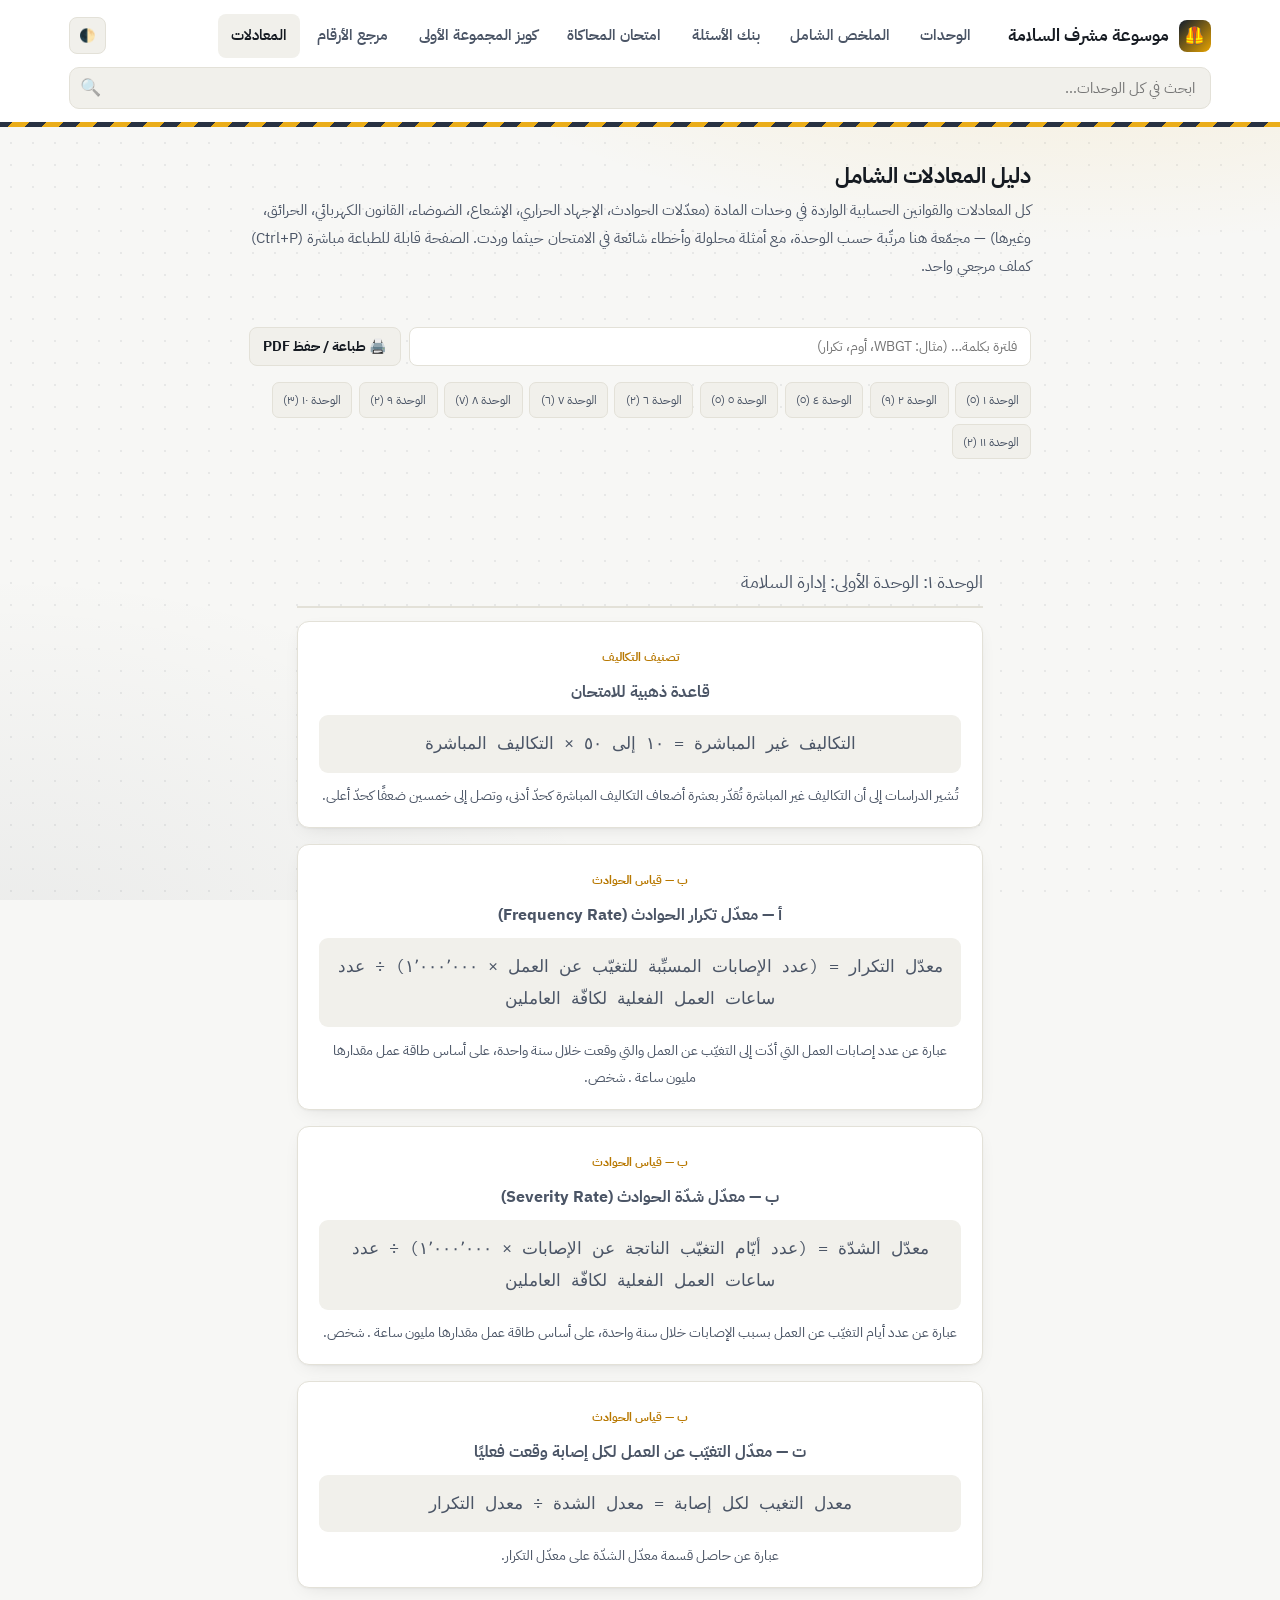
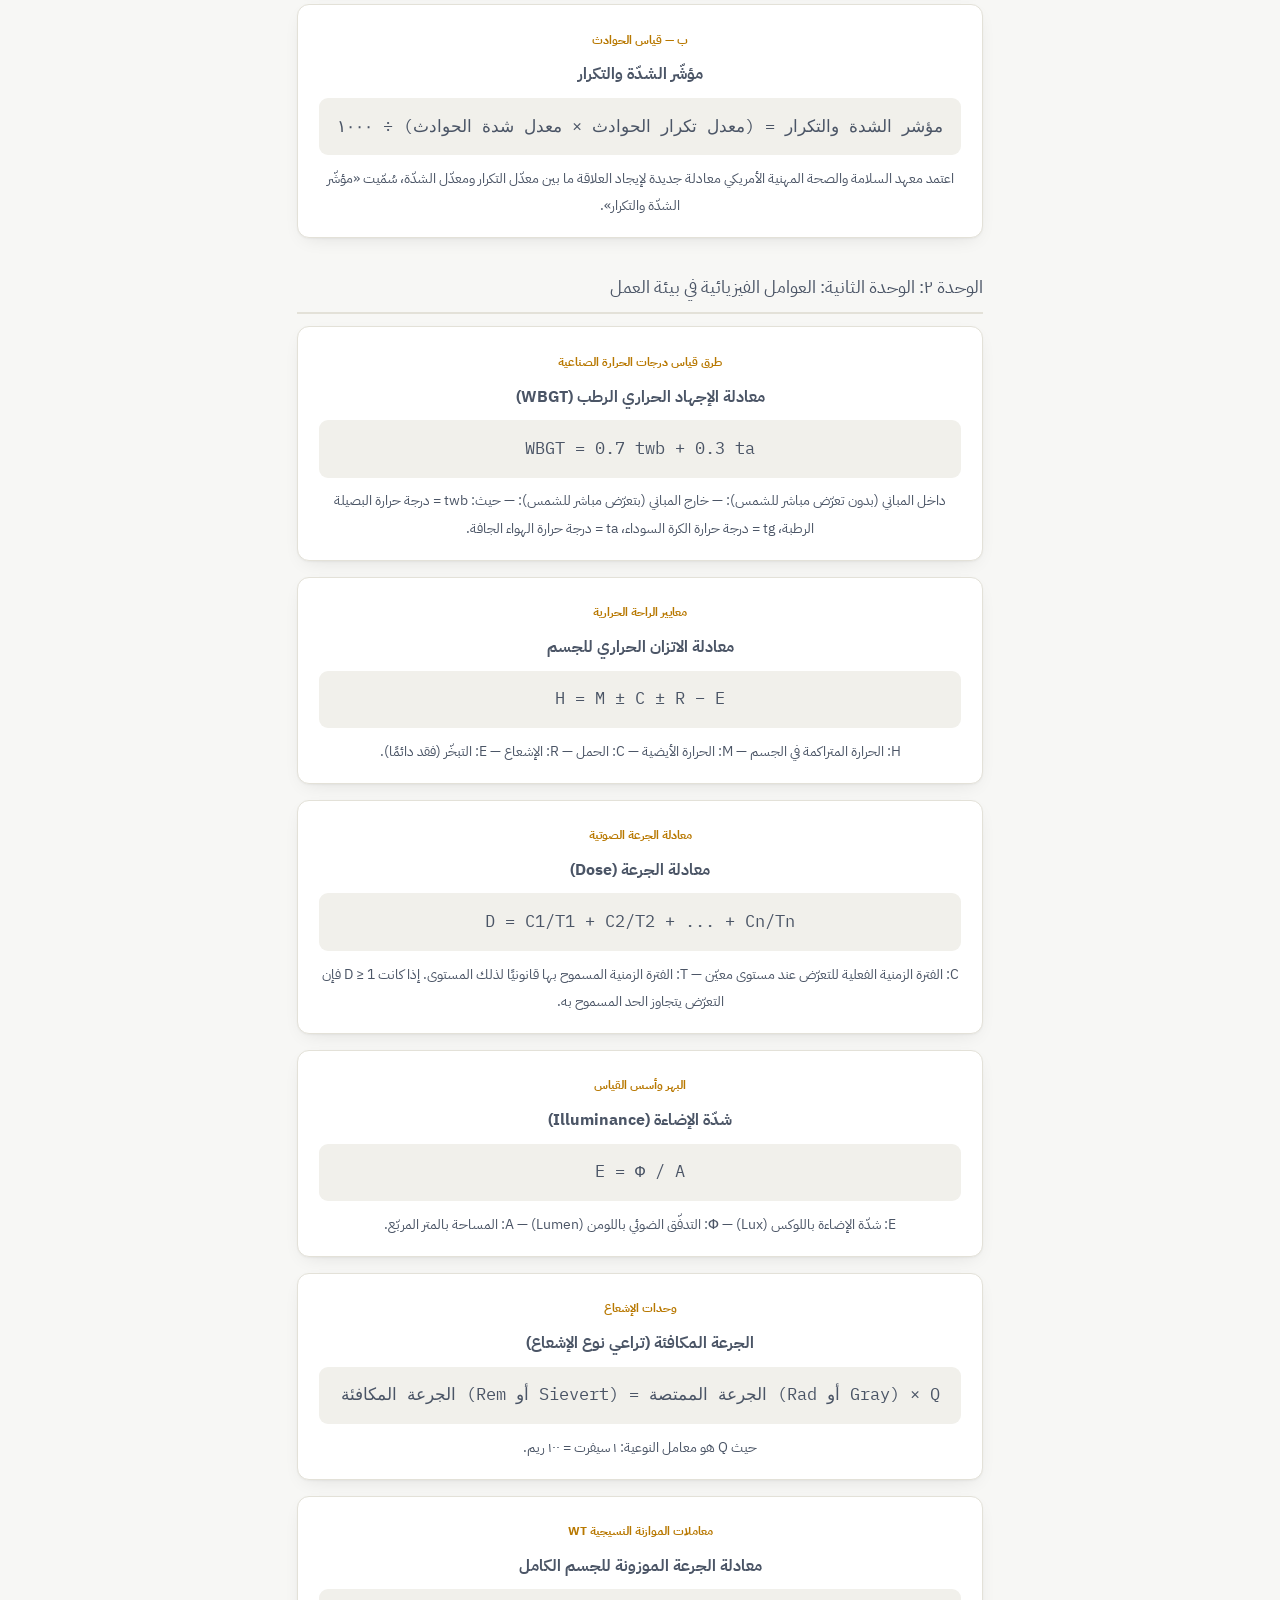
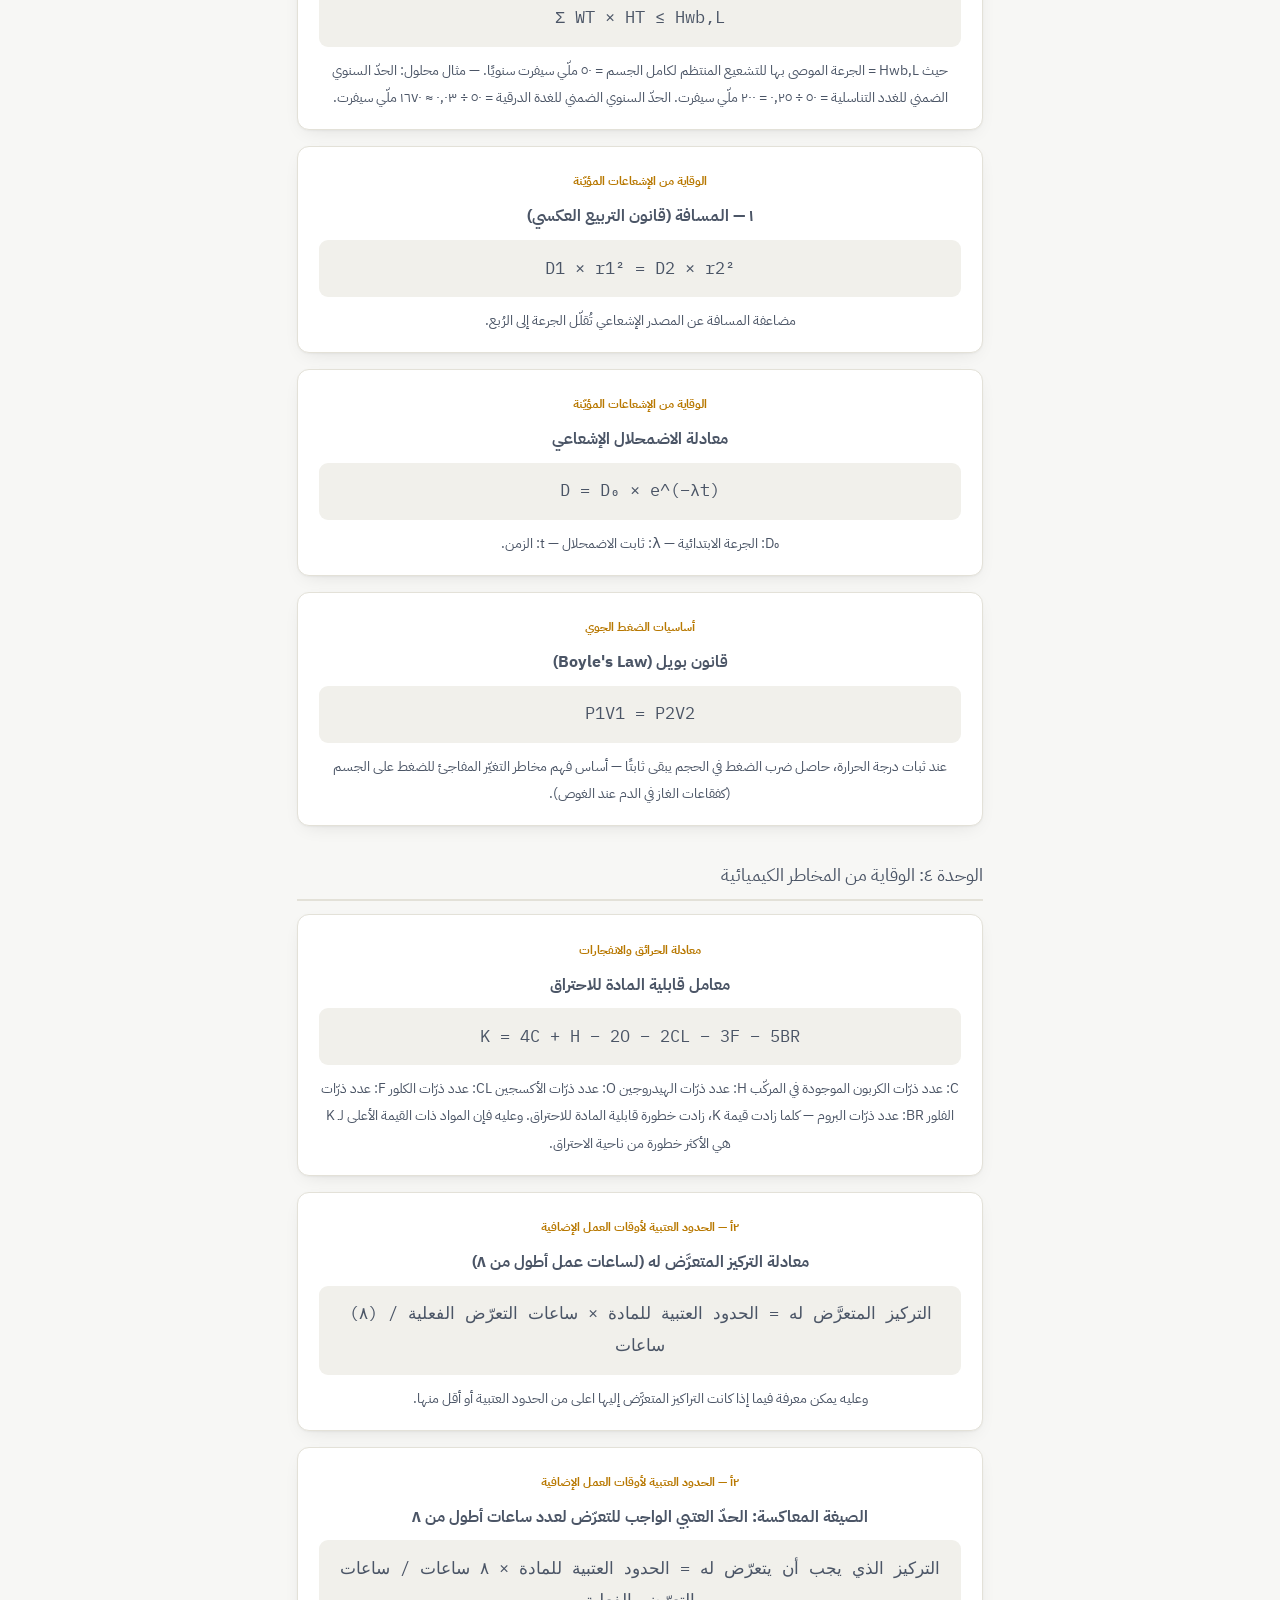
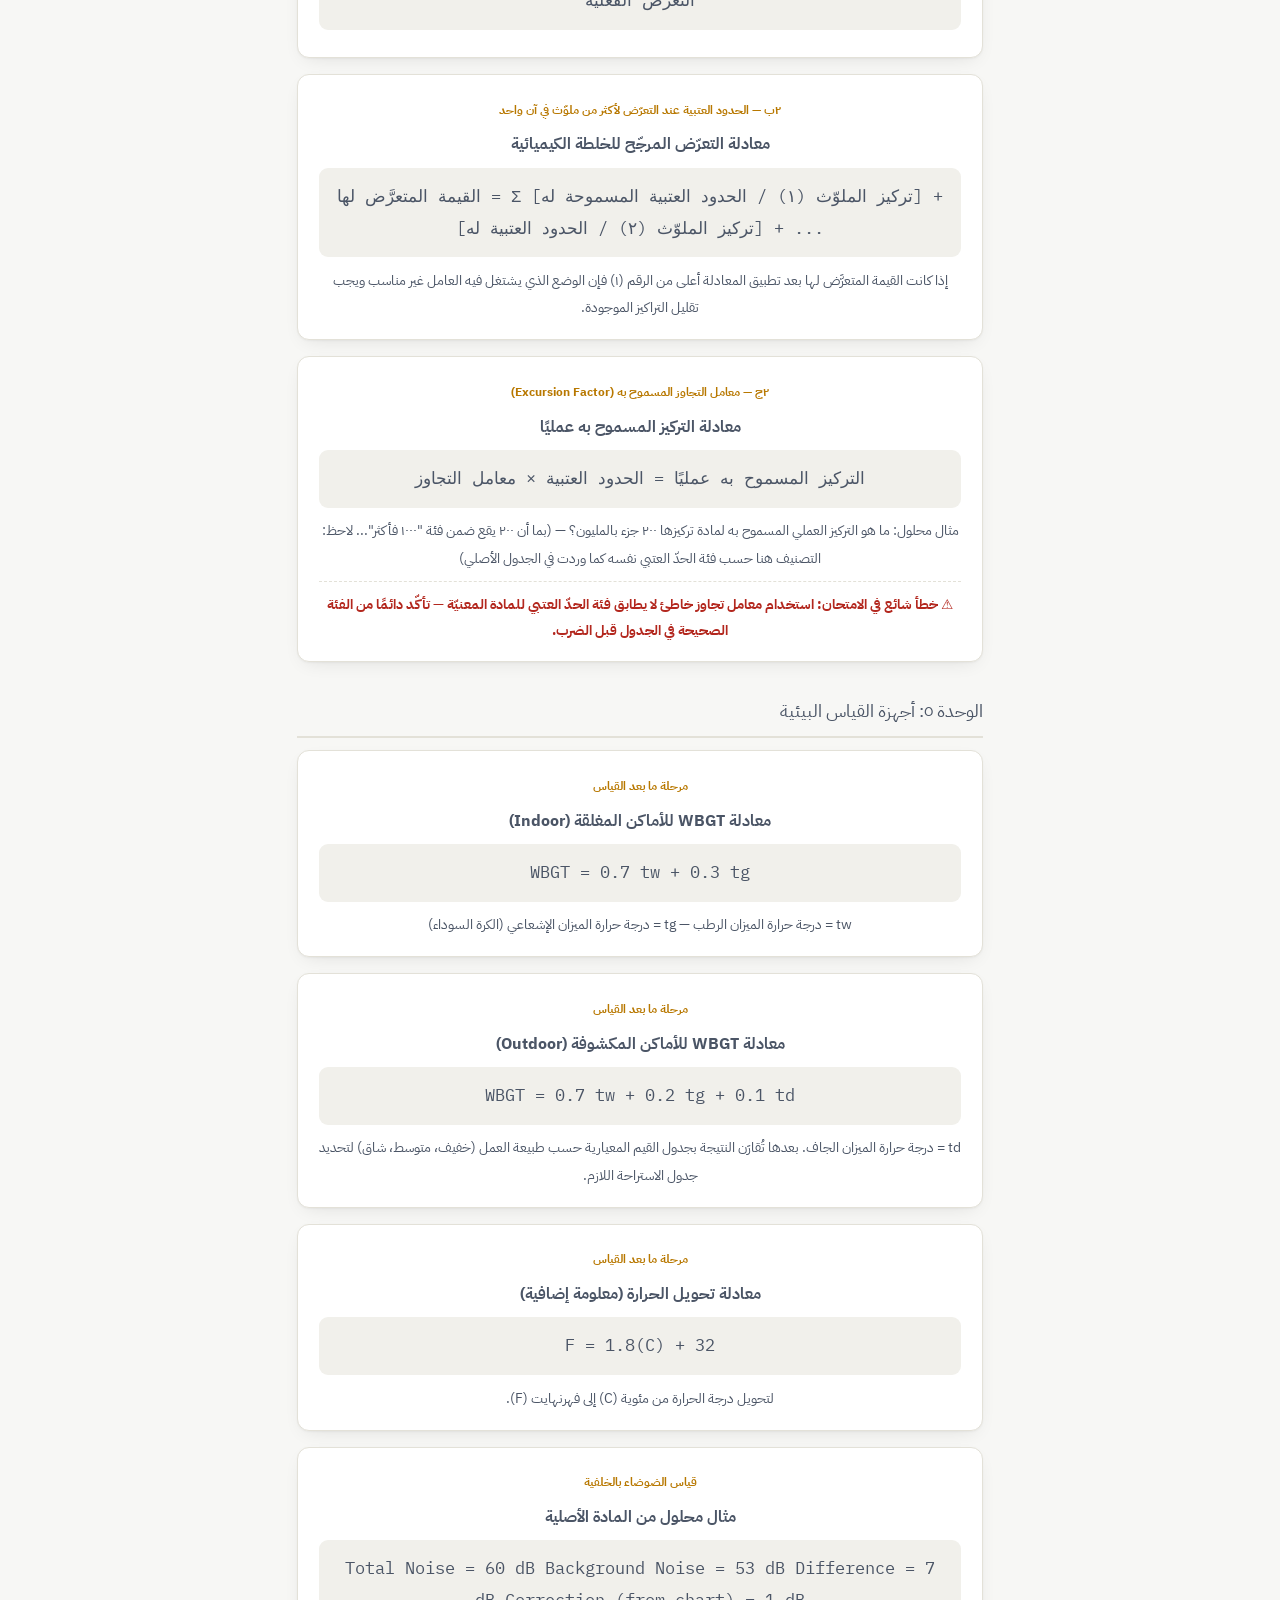
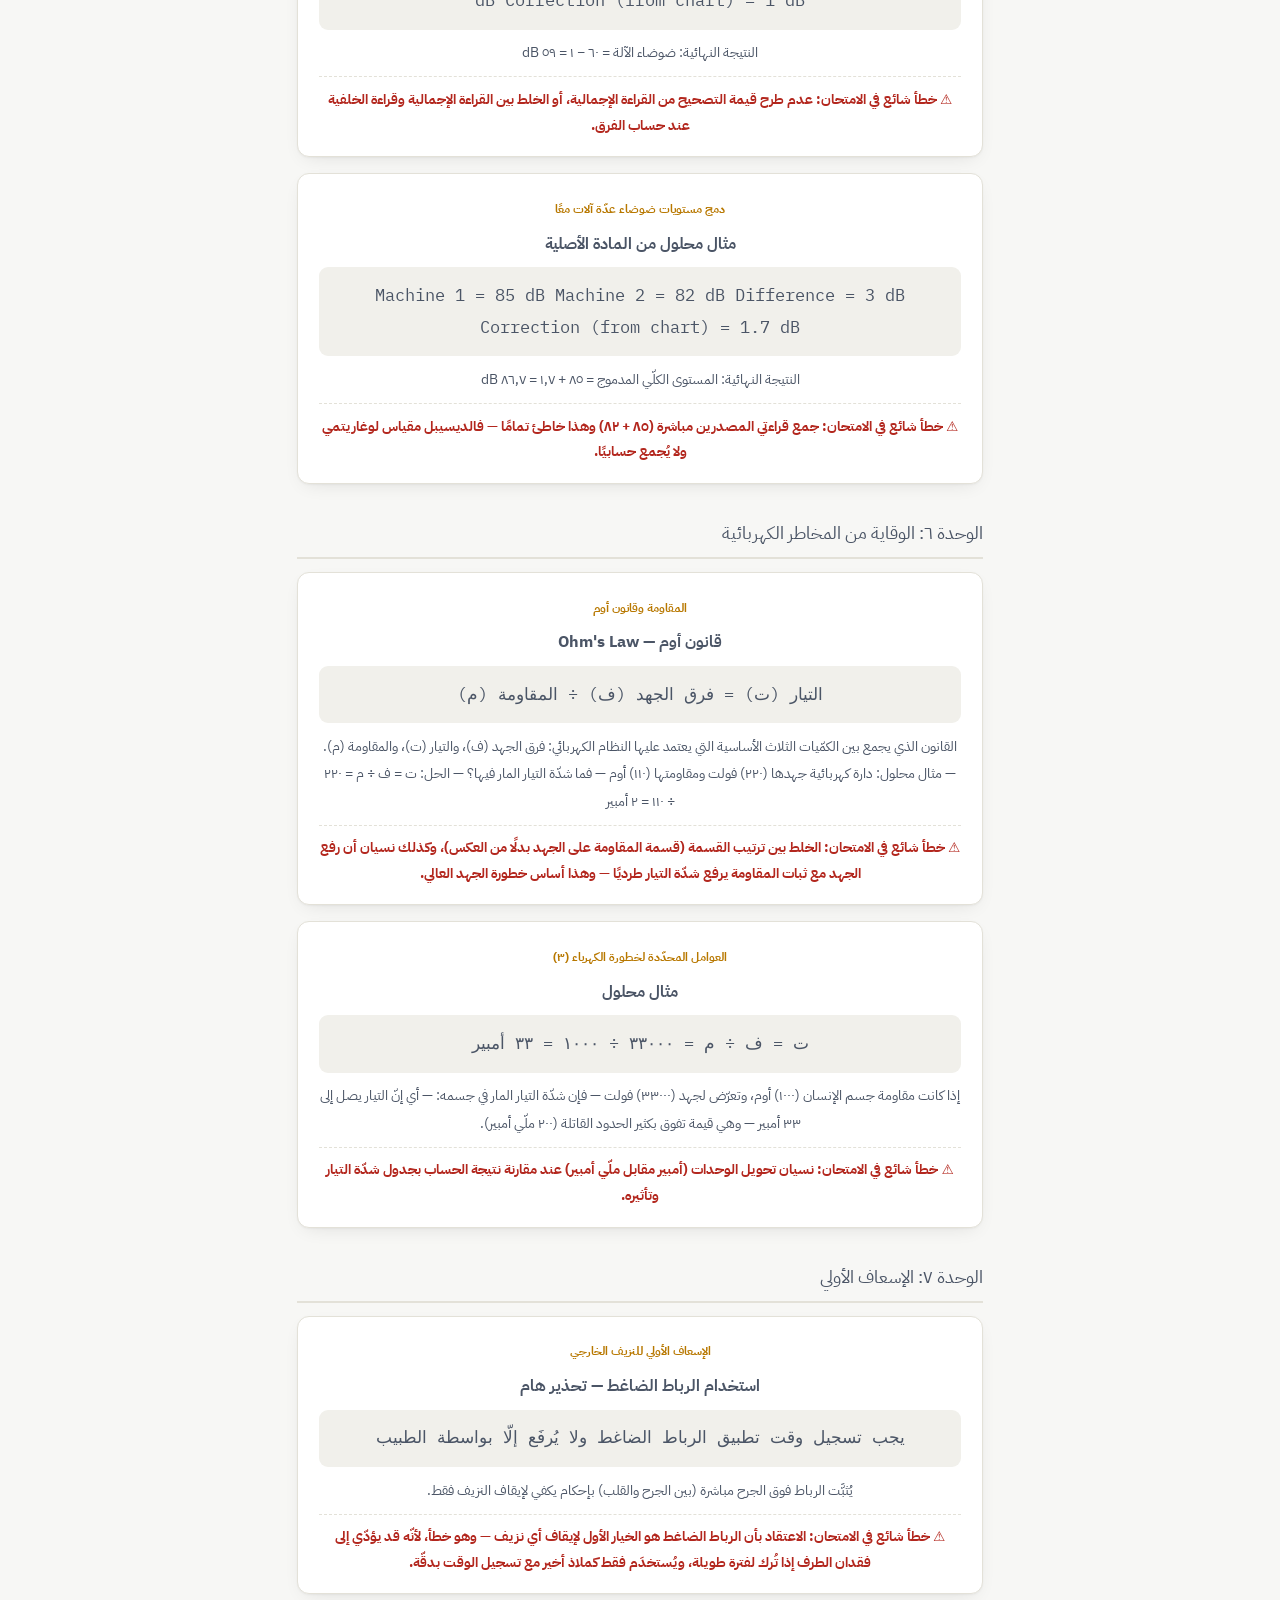
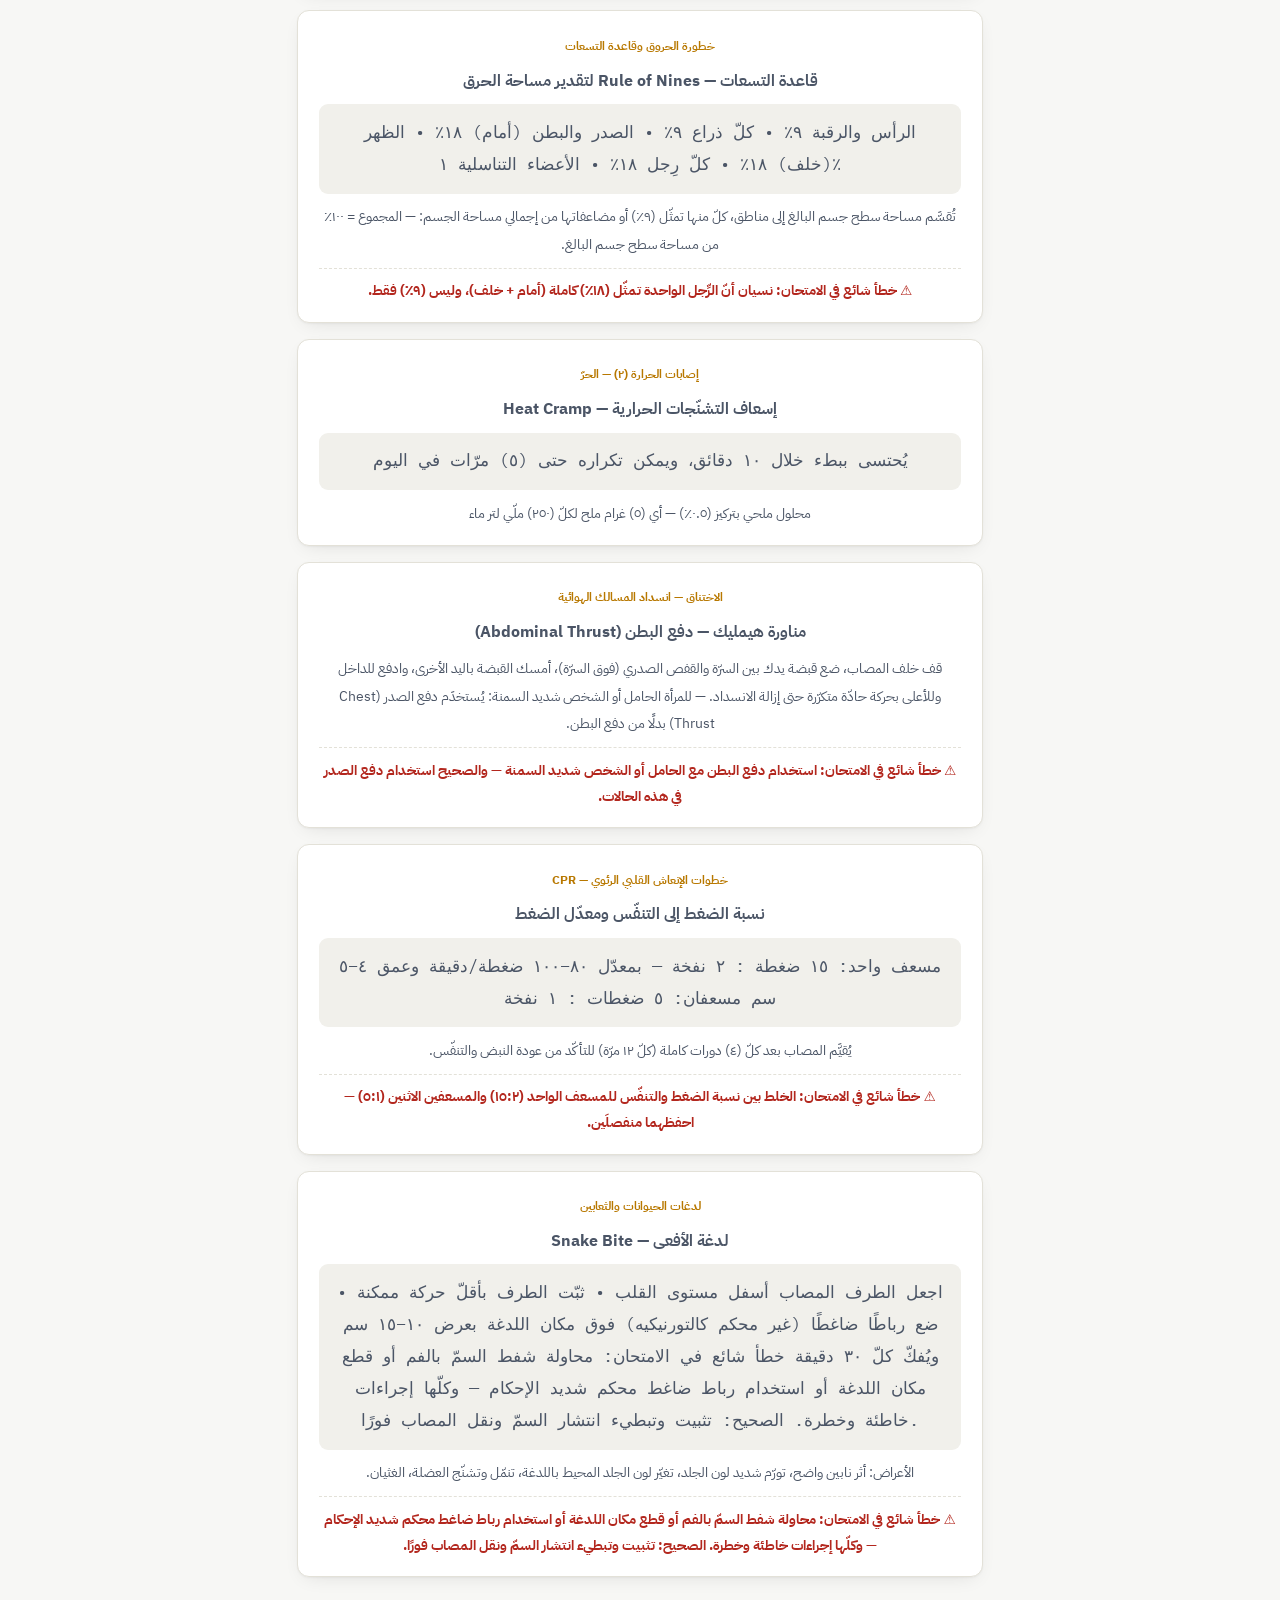
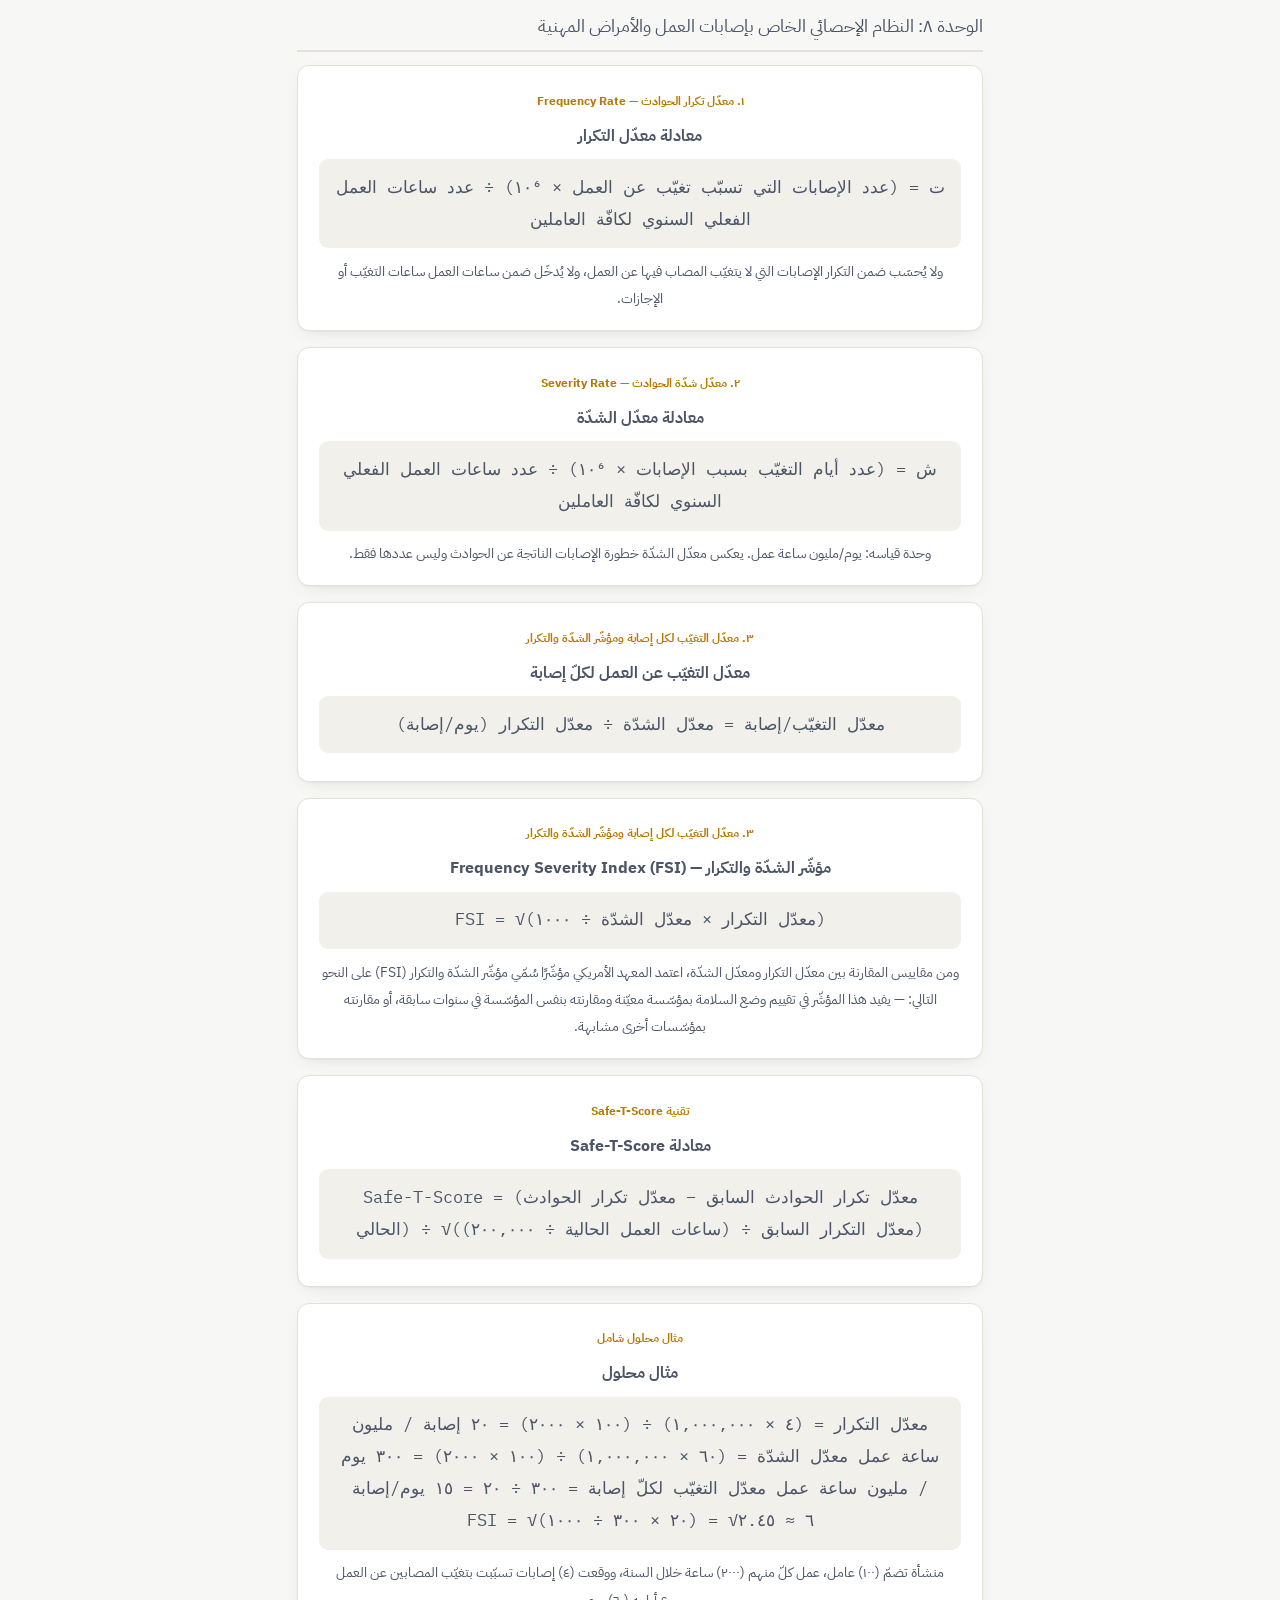
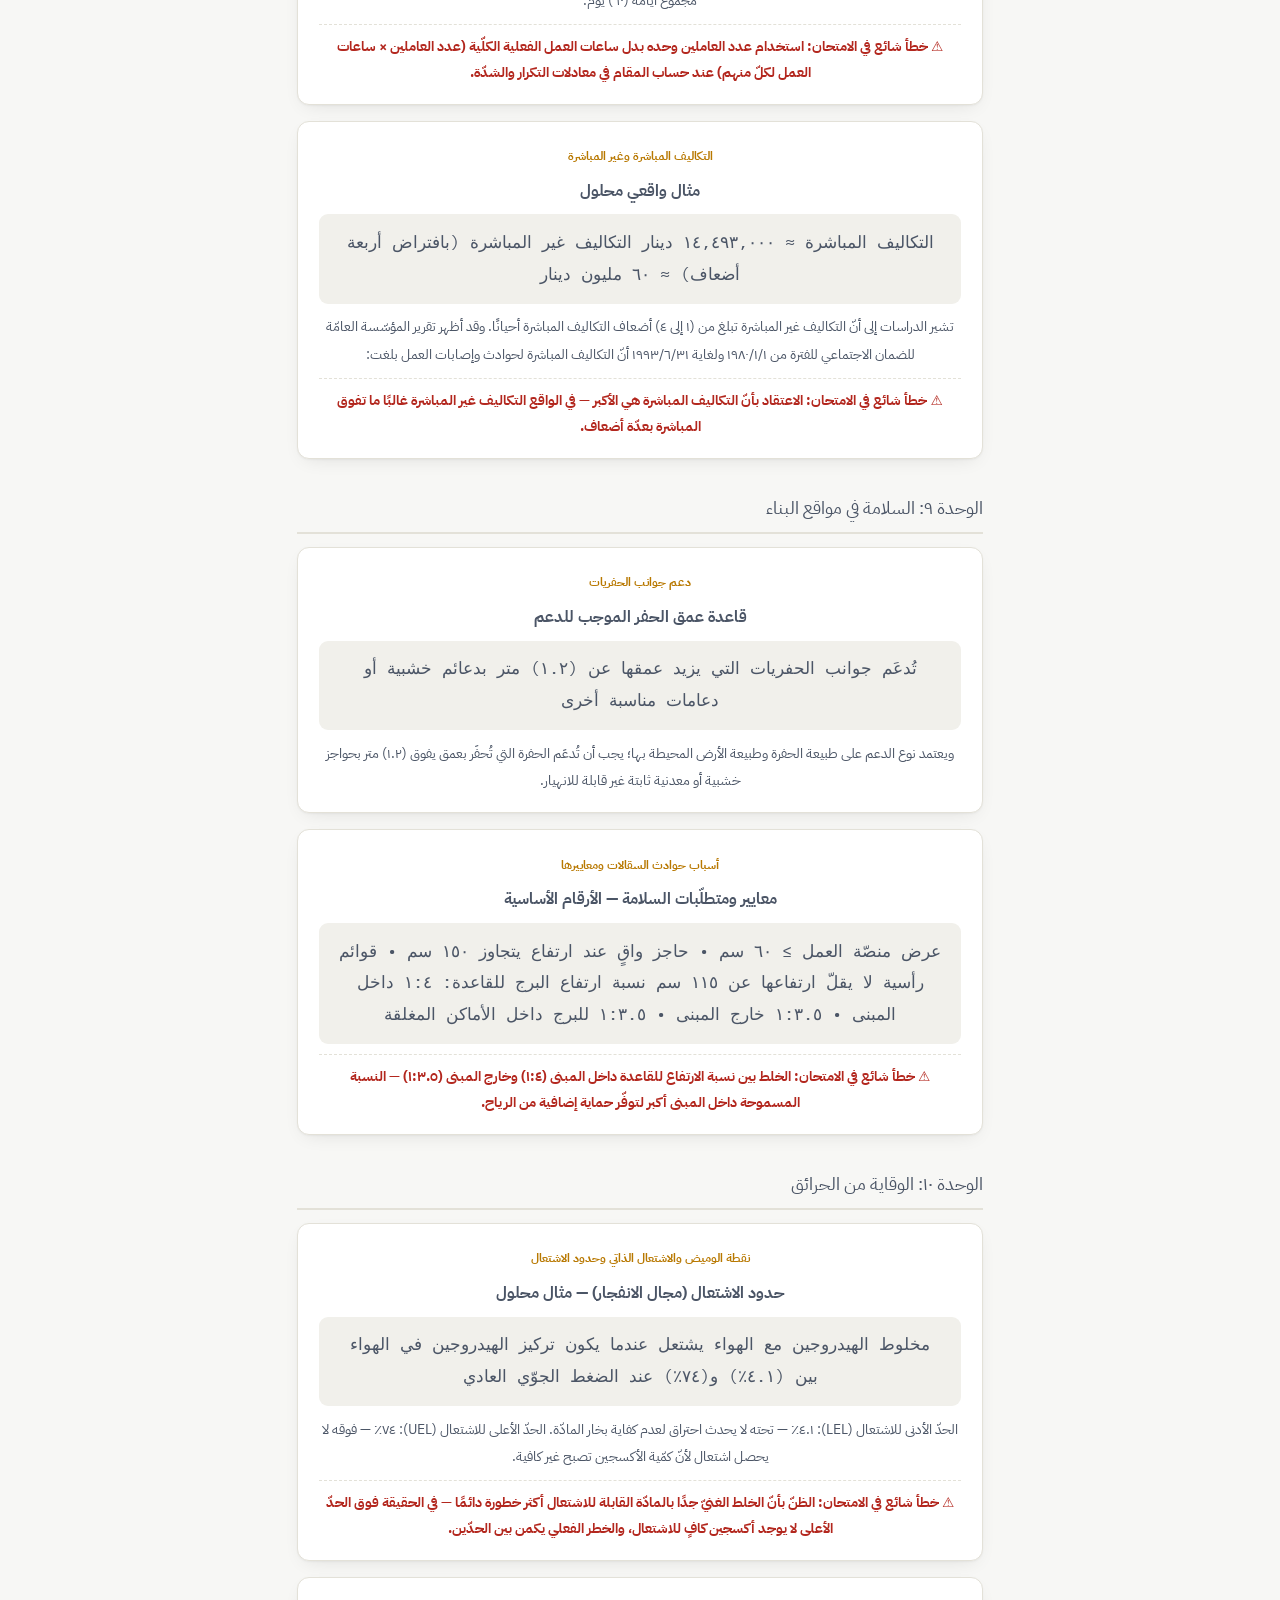
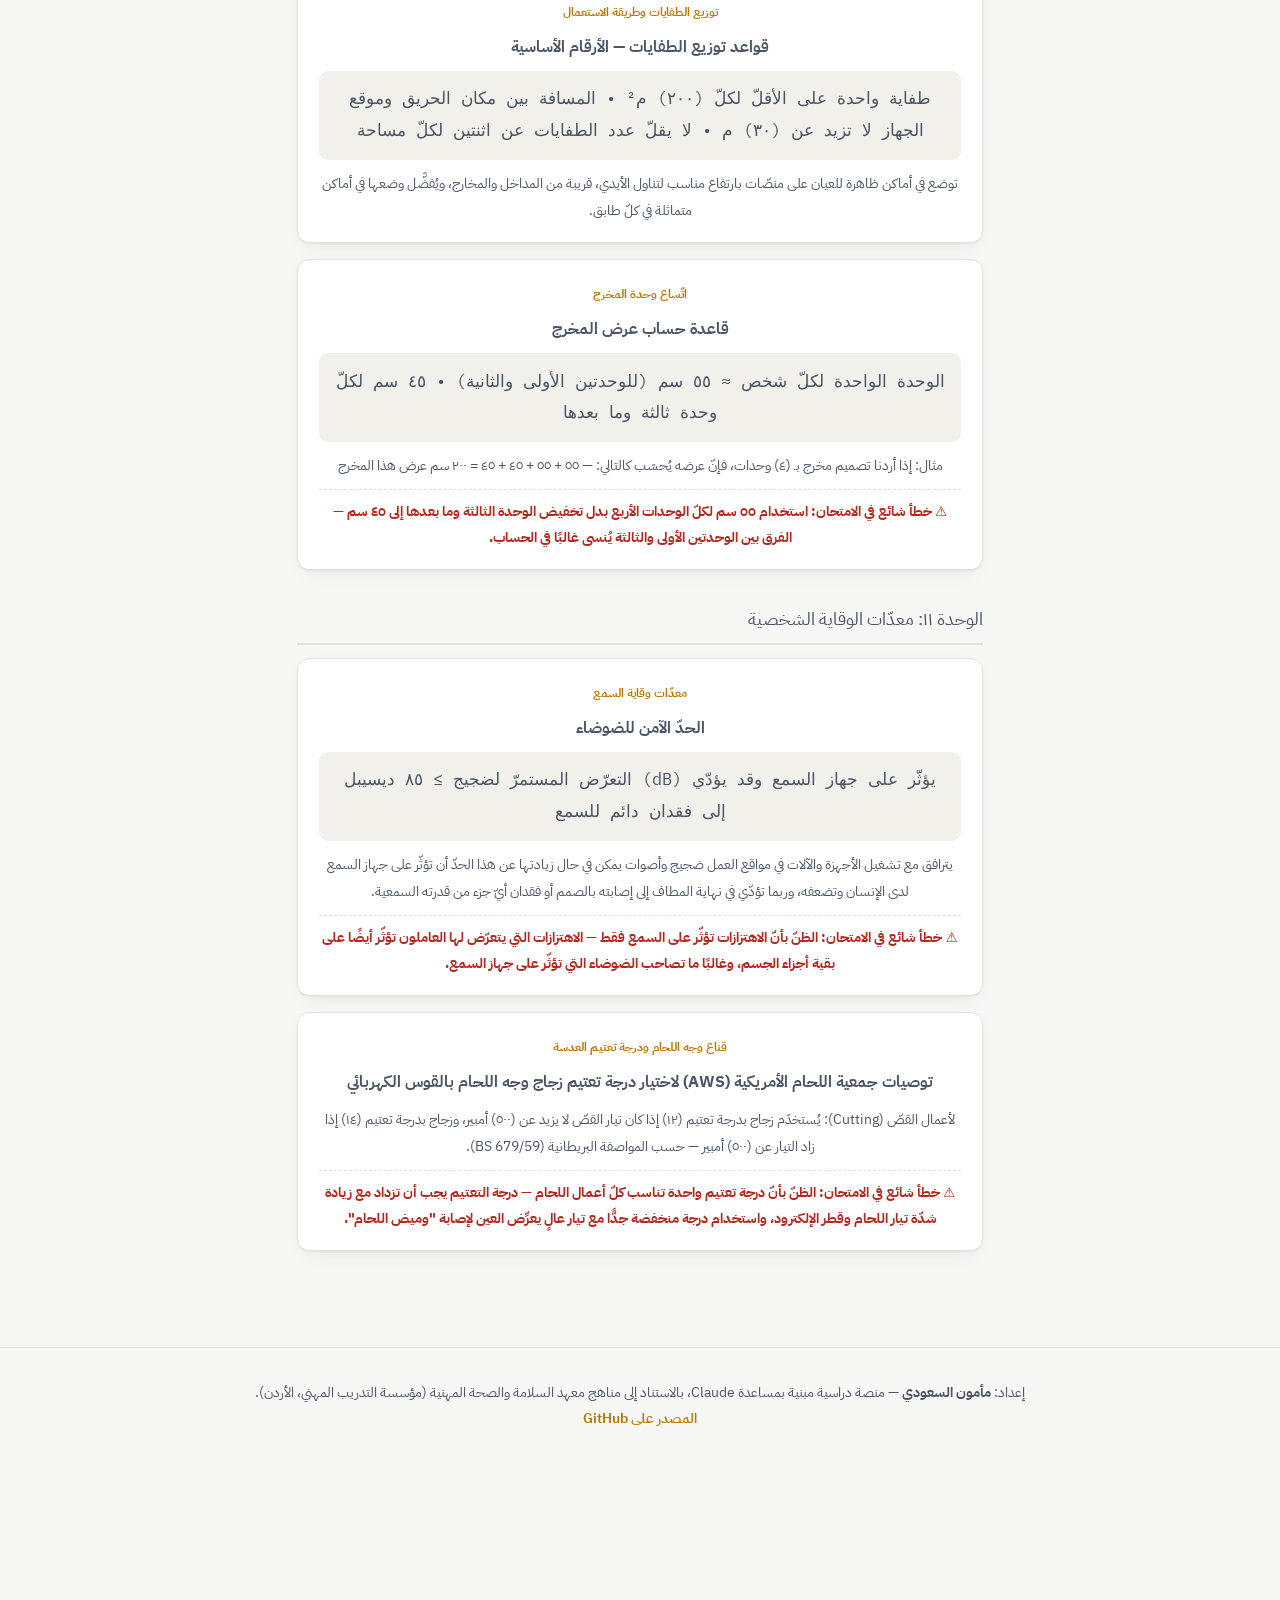
==== commit c170bd98: "إضافة امتحان المحاكاة: 1181 سؤالاً قابلة للتخصيص (العدد، الوقت، عرض الإجابات، المواضيع، النطاق) - da" ====
--- a/equations.html
+++ b/equations.html
@@ -36,6 +36,7 @@
       <a href="index.html">الوحدات</a>
       <a href="summary.html">الملخص الشامل</a>
       <a href="quiz.html">بنك الأسئلة</a>
+      <a href="exam.html">امتحان المحاكاة</a>
       <a href="group1-quiz.html">كويز المجموعة الأولى</a>
       <a href="numbers.html">مرجع الأرقام</a>
       <a href="equations.html" class="active">المعادلات</a>
